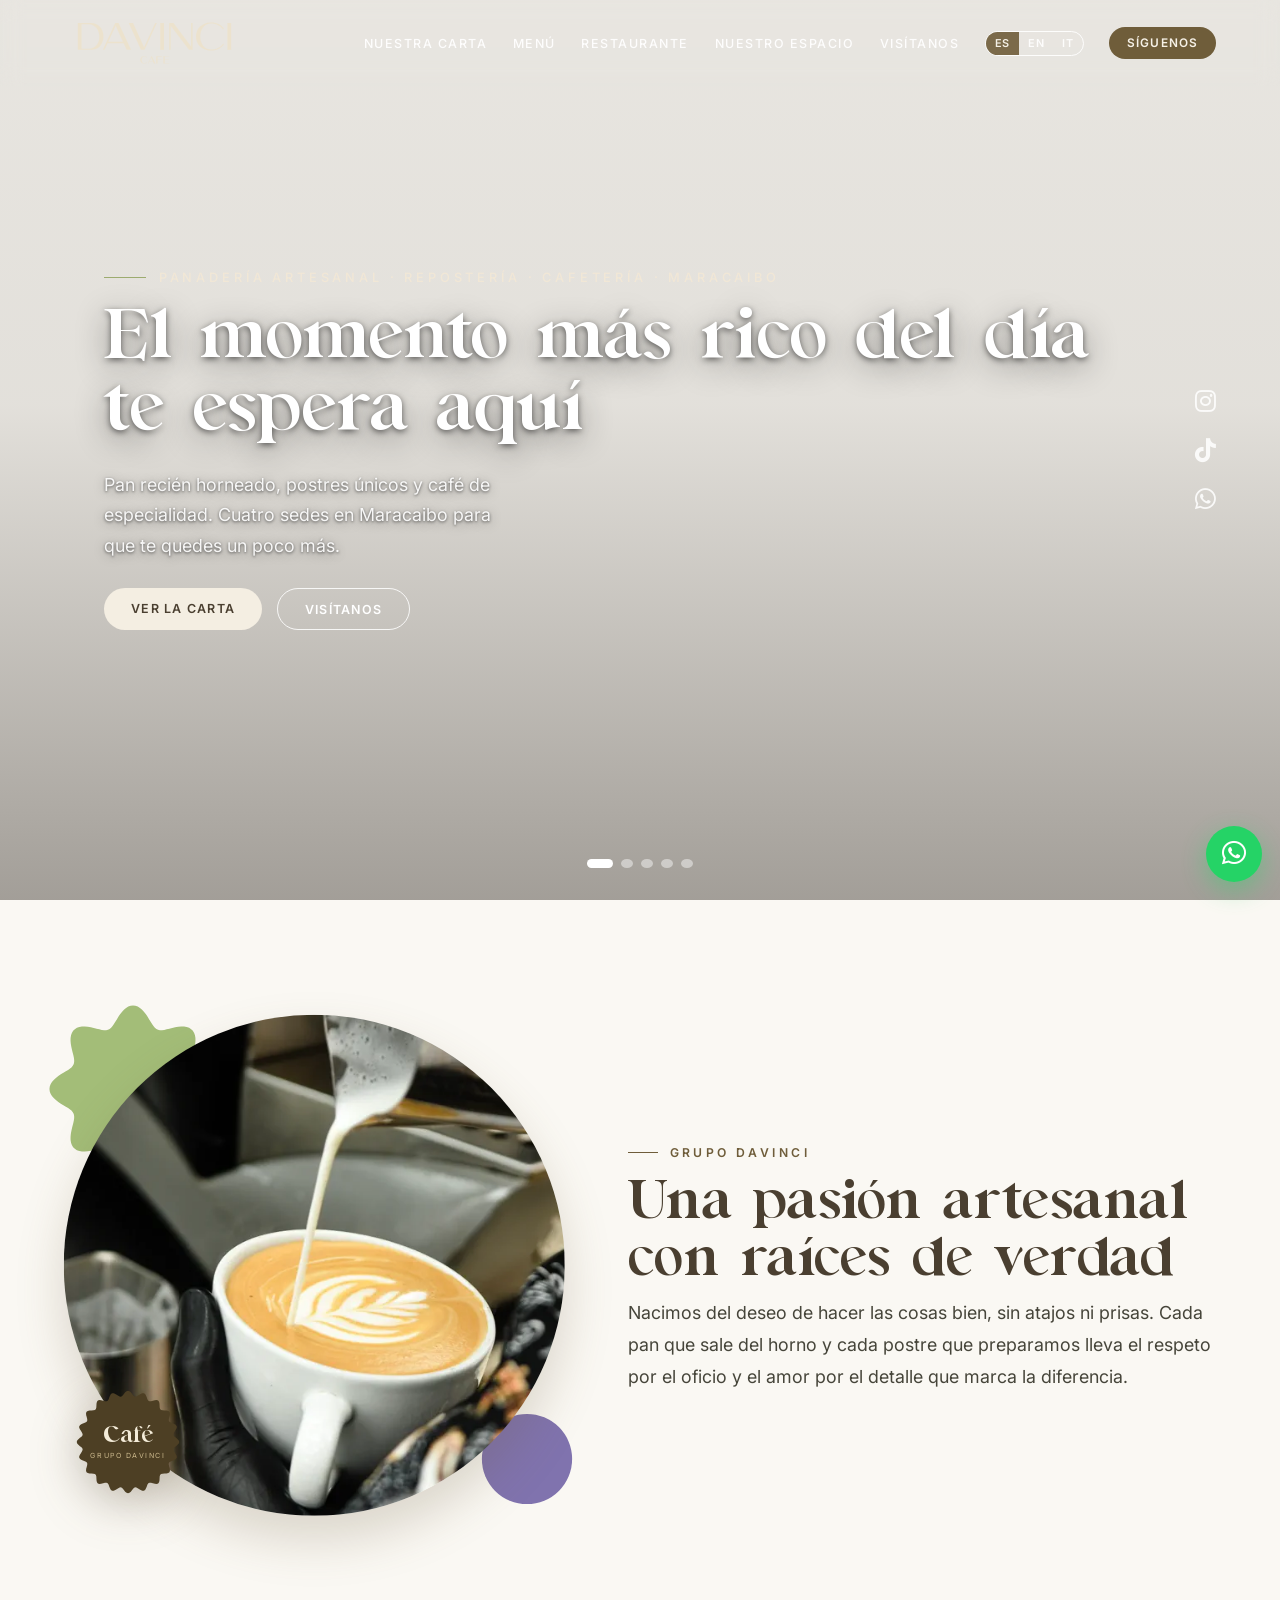
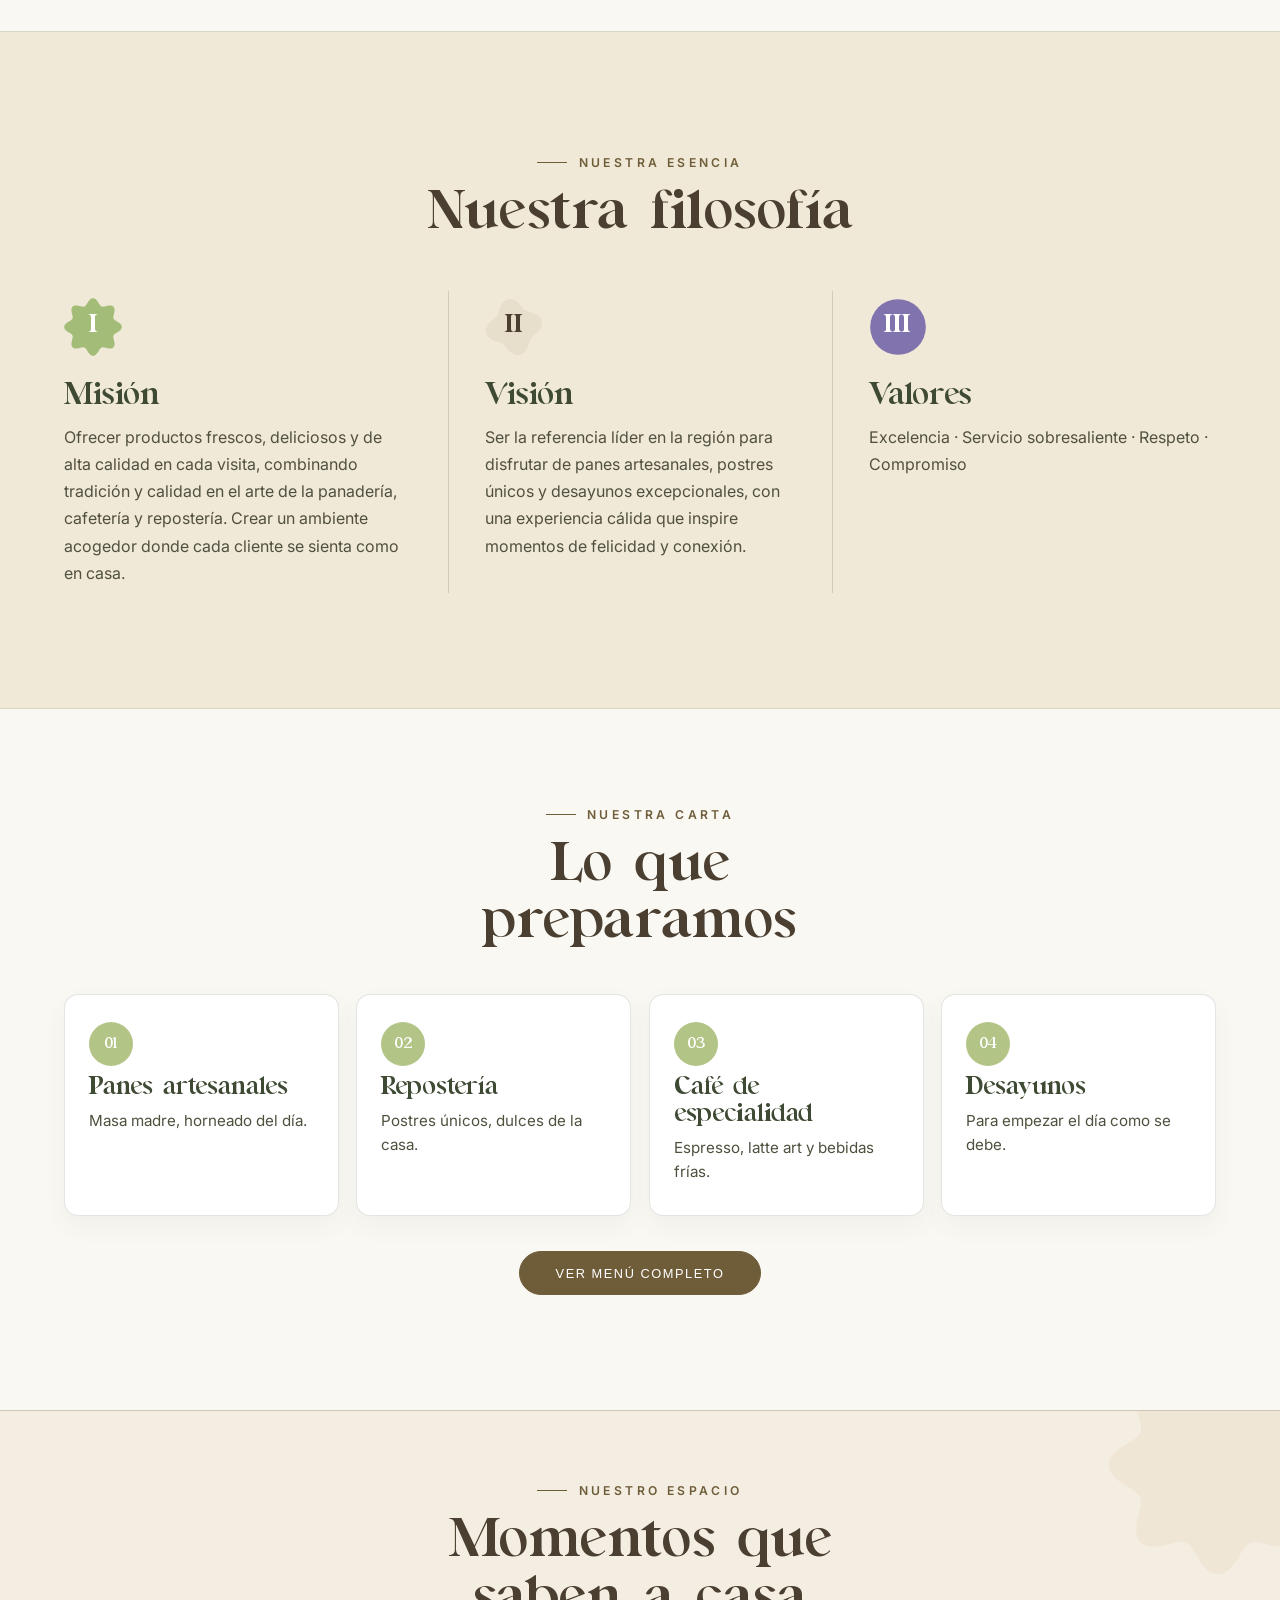
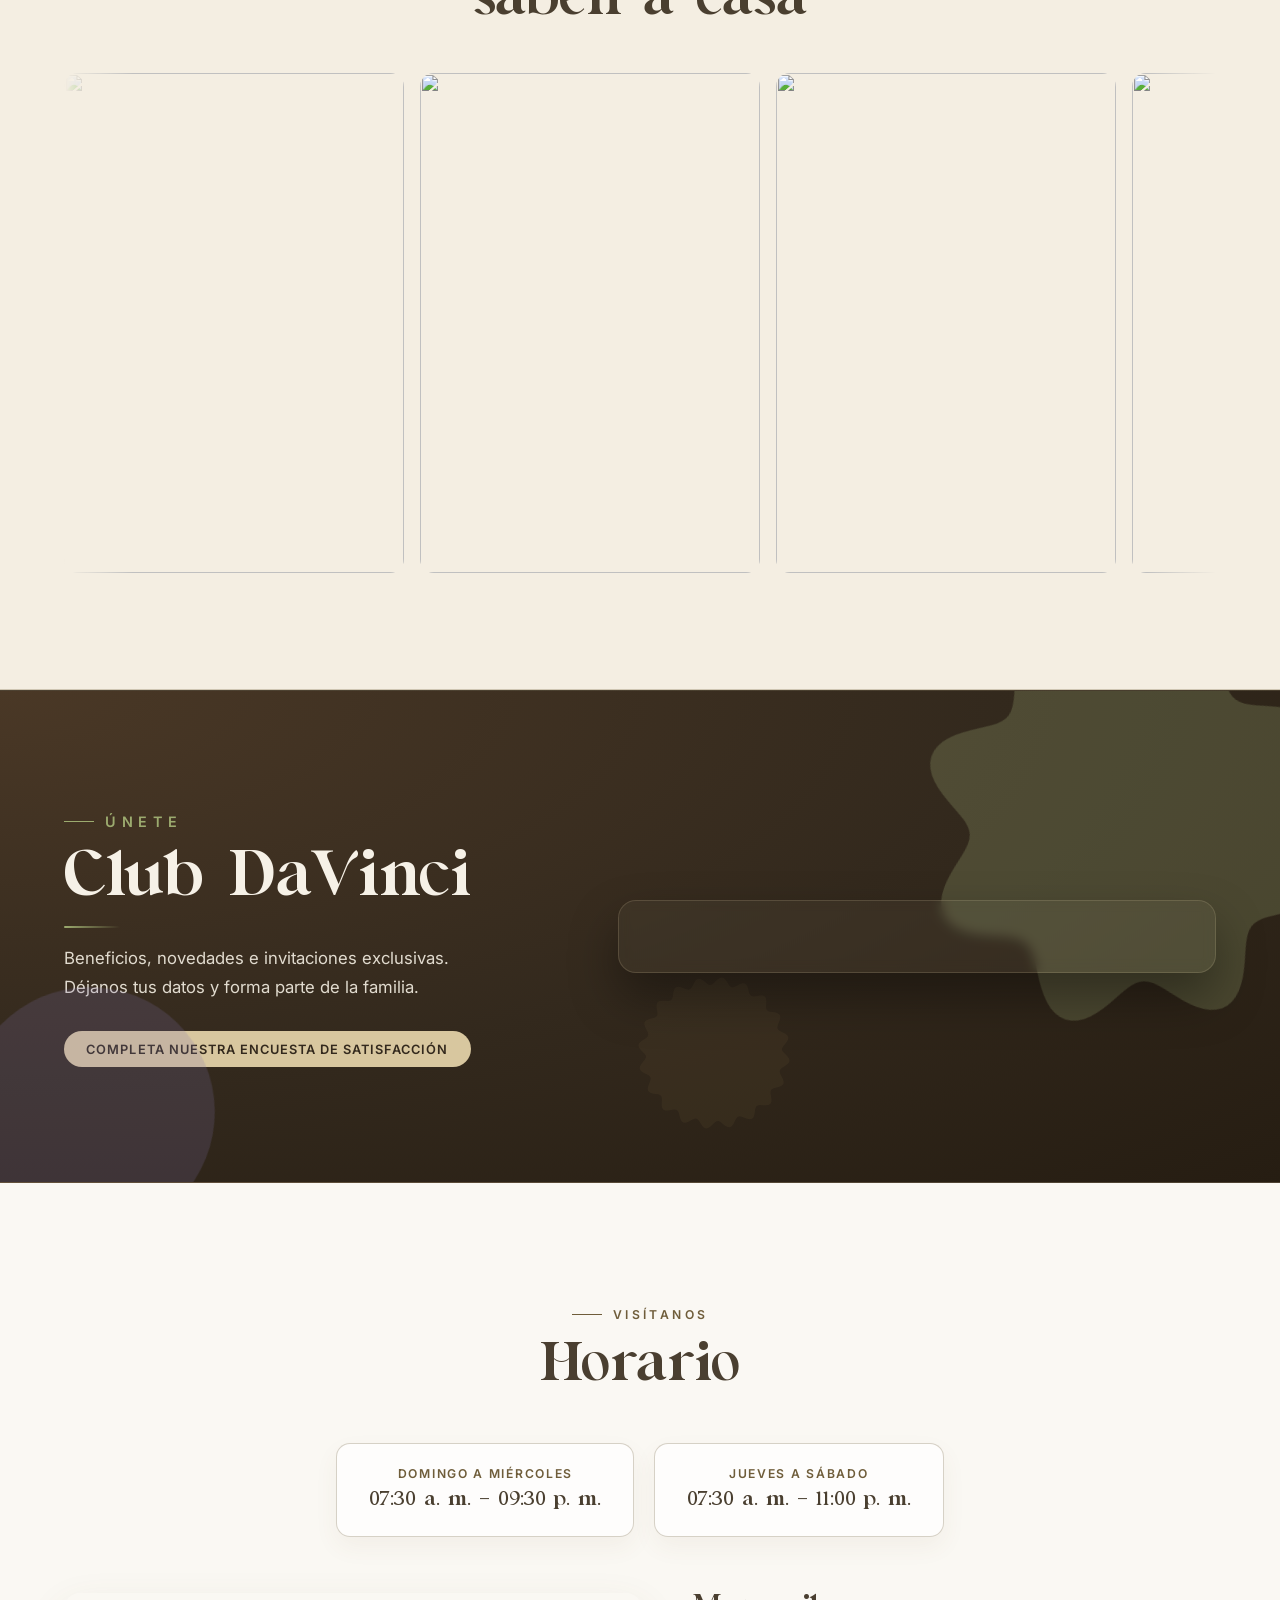
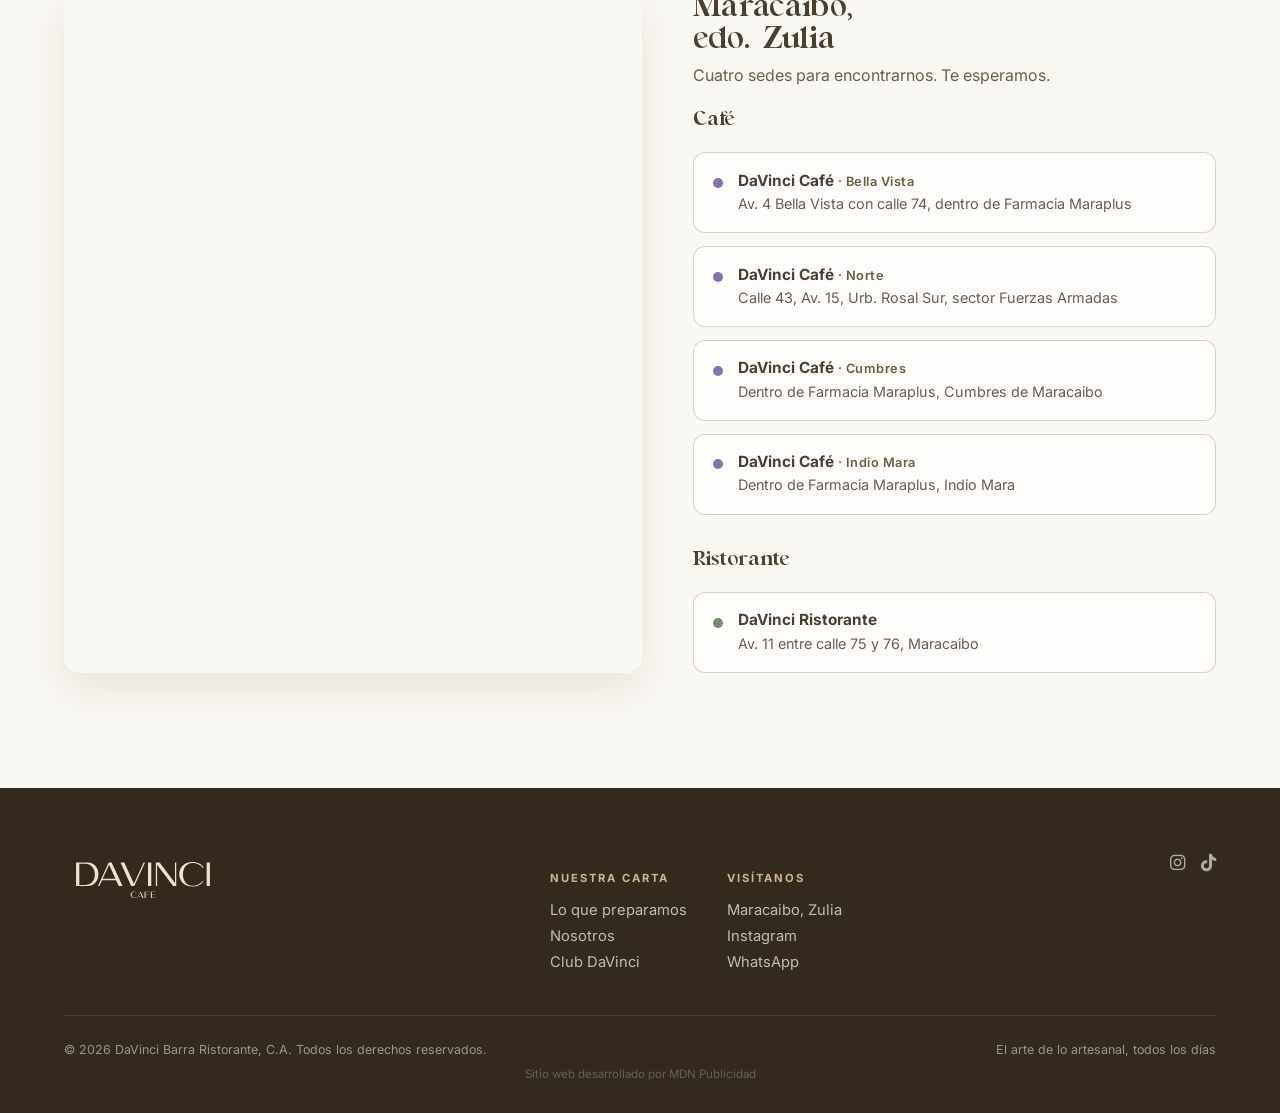
==== cafe.html @ 562bf64b "new version" ====
<!doctype html>
<html lang="es">
  <head>
    <meta charset="utf-8" />
    <meta
      name="viewport"
      content="width=device-width, initial-scale=1, shrink-to-fit=no"
    />
    <meta
      name="description"
      content="DaVinci Café Maracaibo — Panadería artesanal, repostería y café de especialidad. Panes de masa madre, postres únicos y desayunos excepcionales en 4 sedes."
    />
    <meta name="author" content="MDN PUBLICIDAD" />
    <meta name="robots" content="All" />
    <title>DaVinci Café — Panadería artesanal y café de especialidad en Maracaibo</title>
    <link rel="canonical" href="https://davinciristorante.com.ve/cafe.html" />
    <link rel="alternate" hreflang="es" href="https://davinciristorante.com.ve/cafe.html" />
    <link rel="alternate" hreflang="en" href="https://davinciristorante.com.ve/cafe.html" />
    <link rel="alternate" hreflang="it" href="https://davinciristorante.com.ve/cafe.html" />
    <link rel="alternate" hreflang="x-default" href="https://davinciristorante.com.ve/cafe.html" />
    <link rel="alternate" href="https://davinciristorante.com.ve/" title="DaVinci Ristorante" />
    <link rel="icon" type="image/x-icon" href="./img/favicon.ico" />
    <!-- Open Graph -->
    <meta property="og:type" content="restaurant" />
    <meta property="og:url" content="https://davinciristorante.com.ve/cafe.html" />
    <meta property="og:title" content="DaVinci Café — Panadería artesanal y café de especialidad en Maracaibo" />
    <meta property="og:description" content="DaVinci Café Maracaibo — Panadería artesanal, repostería y café de especialidad. Panes de masa madre, postres únicos y desayunos excepcionales en 4 sedes." />
    <meta property="og:image" content="https://davinciristorante.com.ve/img/cafe/hero/DaVinci%20cafe%20hero%201.webp" />
    <meta property="og:image:width" content="1920" />
    <meta property="og:image:height" content="1080" />
    <meta property="og:locale" content="es_VE" />
    <meta property="og:locale:alternate" content="en_US" />
    <meta property="og:site_name" content="DaVinci Café · Grupo DaVinci" />
    <!-- Twitter Card -->
    <meta name="twitter:card" content="summary_large_image" />
    <meta name="twitter:title" content="DaVinci Café — Panadería artesanal y café de especialidad en Maracaibo" />
    <meta name="twitter:description" content="DaVinci Café Maracaibo — Panadería artesanal, repostería y café de especialidad. Panes de masa madre, postres únicos y desayunos excepcionales." />
    <meta name="twitter:image" content="https://davinciristorante.com.ve/img/cafe/hero/DaVinci%20cafe%20hero%201.webp" />

    <!-- Fonts -->
    <link rel="preconnect" href="https://fonts.googleapis.com" />
    <link rel="preconnect" href="https://fonts.gstatic.com" crossorigin />
    <link
      href="https://fonts.googleapis.com/css2?family=Inter:wght@300;400;500;600;700&family=Cinzel:wght@400;500;600;700&family=Cormorant+Garamond:ital,wght@0,400;0,500;0,600;1,400;1,500;1,600&display=swap"
      rel="stylesheet"
    />
    <link
      rel="stylesheet"
      href="https://cdnjs.cloudflare.com/ajax/libs/font-awesome/6.5.2/css/all.min.css"
    />

    <!-- Structured Data -->
    <script type="application/ld+json">
    {
      "@context": "https://schema.org",
      "@graph": [
        {
          "@type": "Organization",
          "@id": "https://davinciristorante.com.ve/#organization",
          "name": "Grupo DaVinci",
          "url": "https://davinciristorante.com.ve/",
          "sameAs": [
            "https://www.instagram.com/davincimcbo/",
            "https://www.instagram.com/davincicafe.ve/",
            "https://es-la.facebook.com/DaVinciRestaurante/",
            "https://www.tiktok.com/@grupodavinci"
          ]
        },
        {
          "@type": "CafeOrCoffeeShop",
          "@id": "https://davinciristorante.com.ve/cafe.html#cafe-bellavista",
          "name": "DaVinci Café Bella Vista",
          "alternateName": "Da Vinci Café Bella Vista",
          "url": "https://davinciristorante.com.ve/cafe.html",
          "image": "https://davinciristorante.com.ve/img/cafe/hero/DaVinci%20cafe%20hero%201.webp",
          "description": "Panadería artesanal, repostería y café de especialidad en Maracaibo. Panes de masa madre, postres únicos y desayunos excepcionales.",
          "telephone": "+584128328065",
          "servesCuisine": ["Panadería artesanal", "Cafetería", "Repostería"],
          "priceRange": "$",
          "address": {
            "@type": "PostalAddress",
            "streetAddress": "Av. 4 Bella Vista con calle 74, Farmacia Maraplus",
            "addressLocality": "Maracaibo",
            "addressRegion": "Zulia",
            "addressCountry": "VE"
          },
          "geo": {
            "@type": "GeoCoordinates",
            "latitude": "10.6550",
            "longitude": "-71.6240"
          },
          "openingHoursSpecification": [
            {
              "@type": "OpeningHoursSpecification",
              "dayOfWeek": ["Sunday", "Monday", "Tuesday", "Wednesday"],
              "opens": "07:30",
              "closes": "21:30"
            },
            {
              "@type": "OpeningHoursSpecification",
              "dayOfWeek": ["Thursday", "Friday", "Saturday"],
              "opens": "07:30",
              "closes": "23:00"
            }
          ],
          "hasMap": "https://www.google.com/maps/search/?api=1&query=Farmacia+Maraplus+Bella+Vista+Maracaibo+Venezuela",
          "parentOrganization": { "@id": "https://davinciristorante.com.ve/#organization" },
          "sameAs": [
            "https://www.instagram.com/davincicafe.ve/",
            "https://www.tiktok.com/@grupodavinci"
          ]
        },
        {
          "@type": "CafeOrCoffeeShop",
          "@id": "https://davinciristorante.com.ve/cafe.html#cafe-norte",
          "name": "DaVinci Café Norte",
          "alternateName": "DaVinci Café Fuerzas Armadas",
          "url": "https://davinciristorante.com.ve/cafe.html",
          "image": "https://davinciristorante.com.ve/img/cafe/hero/DaVinci%20cafe%20hero%201.webp",
          "description": "Panadería artesanal, repostería y café de especialidad en el norte de Maracaibo, sector Fuerzas Armadas.",
          "telephone": "+584122697776",
          "servesCuisine": ["Panadería artesanal", "Cafetería", "Repostería"],
          "priceRange": "$",
          "address": {
            "@type": "PostalAddress",
            "streetAddress": "Calle 43, Av. 15, Urb. Rosal Sur, sector Fuerzas Armadas",
            "addressLocality": "Maracaibo",
            "addressRegion": "Zulia",
            "addressCountry": "VE"
          },
          "geo": {
            "@type": "GeoCoordinates",
            "latitude": "10.6860",
            "longitude": "-71.6100"
          },
          "openingHoursSpecification": [
            {
              "@type": "OpeningHoursSpecification",
              "dayOfWeek": ["Sunday", "Monday", "Tuesday", "Wednesday"],
              "opens": "07:30",
              "closes": "21:30"
            },
            {
              "@type": "OpeningHoursSpecification",
              "dayOfWeek": ["Thursday", "Friday", "Saturday"],
              "opens": "07:30",
              "closes": "23:00"
            }
          ],
          "hasMap": "https://maps.app.goo.gl/J3nRag9HEqZHiGjD9",
          "parentOrganization": { "@id": "https://davinciristorante.com.ve/#organization" }
        },
        {
          "@type": "CafeOrCoffeeShop",
          "@id": "https://davinciristorante.com.ve/cafe.html#cafe-cumbres",
          "name": "DaVinci Café Cumbres",
          "url": "https://davinciristorante.com.ve/cafe.html",
          "image": "https://davinciristorante.com.ve/img/cafe/hero/DaVinci%20cafe%20hero%201.webp",
          "description": "Panadería artesanal y café de especialidad dentro de Farmacia Maraplus en Cumbres de Maracaibo.",
          "telephone": "+584122182768",
          "servesCuisine": ["Panadería artesanal", "Cafetería", "Repostería"],
          "priceRange": "$",
          "address": {
            "@type": "PostalAddress",
            "streetAddress": "Farmacia Maraplus, Cumbres de Maracaibo",
            "addressLocality": "Maracaibo",
            "addressRegion": "Zulia",
            "addressCountry": "VE"
          },
          "geo": {
            "@type": "GeoCoordinates",
            "latitude": "10.6830",
            "longitude": "-71.6380"
          },
          "openingHoursSpecification": [
            {
              "@type": "OpeningHoursSpecification",
              "dayOfWeek": ["Sunday", "Monday", "Tuesday", "Wednesday"],
              "opens": "07:30",
              "closes": "21:30"
            },
            {
              "@type": "OpeningHoursSpecification",
              "dayOfWeek": ["Thursday", "Friday", "Saturday"],
              "opens": "07:30",
              "closes": "23:00"
            }
          ],
          "hasMap": "https://maps.app.goo.gl/ef2HBMzeqhaH4UU29",
          "parentOrganization": { "@id": "https://davinciristorante.com.ve/#organization" }
        },
        {
          "@type": "CafeOrCoffeeShop",
          "@id": "https://davinciristorante.com.ve/cafe.html#cafe-indiomara",
          "name": "DaVinci Café Indio Mara",
          "url": "https://davinciristorante.com.ve/cafe.html",
          "image": "https://davinciristorante.com.ve/img/cafe/hero/DaVinci%20cafe%20hero%201.webp",
          "description": "Panadería artesanal y café de especialidad dentro de Farmacia Maraplus en Indio Mara, Maracaibo.",
          "telephone": "+5842022257",
          "servesCuisine": ["Panadería artesanal", "Cafetería", "Repostería"],
          "priceRange": "$",
          "address": {
            "@type": "PostalAddress",
            "streetAddress": "Farmacia Maraplus, Indio Mara",
            "addressLocality": "Maracaibo",
            "addressRegion": "Zulia",
            "addressCountry": "VE"
          },
          "geo": {
            "@type": "GeoCoordinates",
            "latitude": "10.7180",
            "longitude": "-71.6330"
          },
          "openingHoursSpecification": [
            {
              "@type": "OpeningHoursSpecification",
              "dayOfWeek": ["Sunday", "Monday", "Tuesday", "Wednesday"],
              "opens": "07:30",
              "closes": "21:30"
            },
            {
              "@type": "OpeningHoursSpecification",
              "dayOfWeek": ["Thursday", "Friday", "Saturday"],
              "opens": "07:30",
              "closes": "23:00"
            }
          ],
          "hasMap": "https://maps.app.goo.gl/N6JBmWDNcqHzPVQZ9",
          "parentOrganization": { "@id": "https://davinciristorante.com.ve/#organization" }
        },
        {
          "@type": "FAQPage",
          "mainEntity": [
            {
              "@type": "Question",
              "name": "¿Dónde están las sedes de DaVinci Café en Maracaibo?",
              "acceptedAnswer": {
                "@type": "Answer",
                "text": "DaVinci Café tiene cuatro sedes en Maracaibo: Bella Vista (Av. 4 con calle 74, Farmacia Maraplus), Norte (Calle 43, Av. 15, Urb. Rosal Sur, sector Fuerzas Armadas), Cumbres (Farmacia Maraplus, Cumbres de Maracaibo) e Indio Mara (Farmacia Maraplus, Indio Mara)."
              }
            },
            {
              "@type": "Question",
              "name": "¿Cuál es el horario de DaVinci Café?",
              "acceptedAnswer": {
                "@type": "Answer",
                "text": "DaVinci Café abre de domingo a miércoles de 7:30 a.m. a 9:30 p.m. y de jueves a sábado de 7:30 a.m. a 11:00 p.m."
              }
            },
            {
              "@type": "Question",
              "name": "¿Qué venden en DaVinci Café?",
              "acceptedAnswer": {
                "@type": "Answer",
                "text": "En DaVinci Café ofrecemos panes artesanales de masa madre horneados diariamente, repostería y postres únicos, café de especialidad (espresso, latte art y bebidas frías) y desayunos completos en cuatro sedes de Maracaibo."
              }
            },
            {
              "@type": "Question",
              "name": "¿DaVinci Café tiene pan de masa madre en Maracaibo?",
              "acceptedAnswer": {
                "@type": "Answer",
                "text": "Sí, DaVinci Café elabora panes artesanales de masa madre horneados cada día en sus cuatro sedes ubicadas en Maracaibo, estado Zulia."
              }
            }
          ]
        },
        {
          "@type": "BreadcrumbList",
          "itemListElement": [
            {
              "@type": "ListItem",
              "position": 1,
              "name": "Grupo DaVinci",
              "item": "https://davinciristorante.com.ve/"
            },
            {
              "@type": "ListItem",
              "position": 2,
              "name": "DaVinci Café",
              "item": "https://davinciristorante.com.ve/cafe.html"
            }
          ]
        }
      ]
    }
    </script>

    <!-- Styles -->
    <link rel="stylesheet" href="./css/cafe.css" />
    <link rel="stylesheet" href="./css/components/cafe.css" />
    <link rel="stylesheet" href="./css/components/menu-modal.css" />
  </head>

  <body>
    <div class="dv-app dv-app--cafe">
      <!-- ===== NAV ===== -->
      <nav class="dv-nav dv-nav--cafe" data-scrolled="false">
        <a class="dv-nav__brand" href="#inicio">
          <span
            class="dv-cafe-logo"
            role="img"
            aria-label="DaVinci Café"
          ></span>
        </a>
        <div class="dv-nav__links">
          <a class="dv-nav__link" href="#carta" data-i18n="cafe.menu.kicker"
            >Nuestra carta</a
          >
          <a class="dv-nav__link" href="#menu" data-cafe-menu-open>Menú</a>
          <a
            class="dv-nav__link dv-nav__link--rist"
            href="index.html"
            data-i18n="nav.restaurante"
            >Restaurante</a
          >
          <a
            class="dv-nav__link"
            href="#espacio"
            data-i18n="cafe.gallery.kicker"
            >Nuestro espacio</a
          >
          <a class="dv-nav__link" href="#visita" data-i18n="cafe.h.kicker"
            >Visítanos</a
          >
          <div class="dv-lang" role="group" aria-label="Idioma">
            <button class="is-active" data-lang="es">ES</button>
            <button data-lang="en">EN</button>
            <button data-lang="it">IT</button>
          </div>
          <a
            class="dv-nav__cta"
            href="https://www.instagram.com/davincicafe.ve/"
            target="_blank"
            rel="noopener"
            data-i18n="cafe.cta2"
            >Síguenos</a
          >
        </div>
        <button class="dv-burger" aria-label="Abrir menú">
          <span></span><span></span><span></span>
        </button>
      </nav>

      <!-- ===== MOBILE DRAWER ===== -->
      <div class="dv-mobile" data-open="false">
        <button class="dv-mobile__close" aria-label="Cerrar">×</button>
        <a href="#carta" data-i18n="cafe.menu.kicker">Nuestra carta</a>
        <a href="#menu" data-cafe-menu-open>Menú</a>
        <a href="index.html" data-i18n="nav.restaurante">Restaurante</a>
        <a href="#espacio" data-i18n="cafe.gallery.kicker">Nuestro espacio</a>
        <a href="#visita" data-i18n="cafe.h.kicker">Visítanos</a>
        <div
          class="dv-lang"
          role="group"
          aria-label="Idioma"
          style="align-self: flex-start; margin-top: 1rem"
        >
          <button class="is-active" data-lang="es">ES</button>
          <button data-lang="en">EN</button>
          <button data-lang="it">IT</button>
        </div>
      </div>

      <!-- ===== HERO ===== -->
      <header class="dv-chero" id="inicio">
        <div class="dv-hero__slides">
          <div
            class="dv-hero__slide is-active"
            style="
              background-image: url(&quot;./img/cafe/hero/DaVinci cafe hero 2.webp&quot;);
            "
          ></div>
          <div
            class="dv-hero__slide"
            style="
              background-image: url(&quot;./img/cafe/hero/DaVinci cafe hero 1.webp&quot;);
            "
          ></div>
          <div
            class="dv-hero__slide"
            style="
              background-image: url(&quot;./img/cafe/hero/DaVinci cafe hero 3.webp&quot;);
            "
          ></div>
          <div
            class="dv-hero__slide"
            style="
              background-image: url(&quot;./img/cafe/hero/Davinci cafe hero 5.webp&quot;);
            "
          ></div>
          <div
            class="dv-hero__slide"
            style="
              background-image: url(&quot;./img/cafe/hero/DaVinci cafe hero 4.webp&quot;);
            "
          ></div>
        </div>
        <div class="dv-chero__inner">
          <span class="dv-chero__kicker" data-i18n="cafe.hero.kicker"
            >Panadería artesanal · Repostería · Cafetería · Maracaibo</span
          >
          <h1 class="dv-chero__title" data-i18n="cafe.hero.title">
            El momento más rico del día te espera aquí
          </h1>
          <p class="dv-chero__sub" data-i18n="cafe.hero.sub">
            Pan recién horneado, postres únicos y café de especialidad. Tres
            sedes en Maracaibo para que te quedes un poco más.
          </p>
          <div class="dv-chero__actions">
            <a class="btn btn--cafe" href="#carta" data-i18n="cafe.hero.cta1"
              >Ver la carta</a
            >
            <a
              class="btn btn--cafe-ghost"
              href="#visita"
              data-i18n="cafe.hero.cta2"
              >Visítanos</a
            >
          </div>
        </div>
        <div class="dv-csocial">
          <a
            href="https://www.instagram.com/davincicafe.ve/"
            target="_blank"
            rel="noopener"
            aria-label="Instagram"
            ><i class="fa-brands fa-instagram"></i
          ></a>
          <a
            href="https://www.tiktok.com/@grupodavinci"
            target="_blank"
            rel="noopener"
            aria-label="TikTok"
            ><i class="fa-brands fa-tiktok"></i
          ></a>
          <a
            href="https://api.whatsapp.com/send/?phone=584122994586"
            target="_blank"
            rel="noopener"
            aria-label="WhatsApp"
            ><i class="fa-brands fa-whatsapp"></i
          ></a>
        </div>
        <div class="dv-hero__dots">
          <button class="is-active" aria-label="Slide 1"></button>
          <button aria-label="Slide 2"></button>
          <button aria-label="Slide 3"></button>
          <button aria-label="Slide 4"></button>
          <button aria-label="Slide 5"></button>
        </div>
      </header>

      <!-- ===== ESENCIA / ABOUT ===== -->
      <section class="sec dv-cabout" id="esencia">
        <div class="wrap dv-cabout__grid">
          <!-- Left: brand stamp cluster -->
          <div class="dv-cabout__media reveal">
            <div class="dv-cabout__art">
              <!-- scallop · top-left · verde -->
              <span
                class="dv-shape dv-cabout__s dv-cabout__s--scallop"
                style="width: 168px; height: 168px"
                aria-hidden="true"
              >
                <svg viewBox="0 0 100 100" width="100%" height="100%">
                  <path
                    d="M99.72 50.00L99.55 51.42L99.05 52.80L98.25 54.14L97.18 55.41L95.90 56.60L94.47 57.70L92.96 58.71L91.44 59.64L89.97 60.51L88.62 61.34L87.45 62.17L86.48 63.02L85.75 63.92L85.27 64.90L85.03 66.00L85.02 67.22L85.19 68.57L85.50 70.05L85.90 71.65L86.33 73.35L86.72 75.11L87.03 76.90L87.18 78.67L87.15 80.38L86.89 81.97L86.39 83.39L85.63 84.63L84.63 85.63L83.39 86.39L81.97 86.89L80.38 87.15L78.67 87.18L76.90 87.03L75.11 86.72L73.35 86.33L71.65 85.90L70.05 85.50L68.57 85.19L67.22 85.02L66.00 85.03L64.90 85.27L63.92 85.75L63.02 86.48L62.17 87.45L61.34 88.62L60.51 89.97L59.64 91.44L58.71 92.96L57.70 94.47L56.60 95.90L55.41 97.18L54.14 98.25L52.80 99.05L51.42 99.55L50.00 99.72L48.58 99.55L47.20 99.05L45.86 98.25L44.59 97.18L43.40 95.90L42.30 94.47L41.29 92.96L40.36 91.44L39.49 89.97L38.66 88.62L37.83 87.45L36.98 86.48L36.08 85.75L35.10 85.27L34.00 85.03L32.78 85.02L31.43 85.19L29.95 85.50L28.35 85.90L26.65 86.33L24.89 86.72L23.10 87.03L21.33 87.18L19.62 87.15L18.03 86.89L16.61 86.39L15.37 85.63L14.37 84.63L13.61 83.39L13.11 81.97L12.85 80.38L12.82 78.67L12.97 76.90L13.28 75.11L13.67 73.35L14.10 71.65L14.50 70.05L14.81 68.57L14.98 67.22L14.97 66.00L14.73 64.90L14.25 63.92L13.52 63.02L12.55 62.17L11.38 61.34L10.03 60.51L8.56 59.64L7.04 58.71L5.53 57.70L4.10 56.60L2.82 55.41L1.75 54.14L0.95 52.80L0.45 51.42L0.28 50.00L0.45 48.58L0.95 47.20L1.75 45.86L2.82 44.59L4.10 43.40L5.53 42.30L7.04 41.29L8.56 40.36L10.03 39.49L11.38 38.66L12.55 37.83L13.52 36.98L14.25 36.08L14.73 35.10L14.97 34.00L14.98 32.78L14.81 31.43L14.50 29.95L14.10 28.35L13.67 26.65L13.28 24.89L12.97 23.10L12.82 21.33L12.85 19.62L13.11 18.03L13.61 16.61L14.37 15.37L15.37 14.37L16.61 13.61L18.03 13.11L19.62 12.85L21.33 12.82L23.10 12.97L24.89 13.28L26.65 13.67L28.35 14.10L29.95 14.50L31.43 14.81L32.78 14.98L34.00 14.97L35.10 14.73L36.08 14.25L36.98 13.52L37.83 12.55L38.66 11.38L39.49 10.03L40.36 8.56L41.29 7.04L42.30 5.53L43.40 4.10L44.59 2.82L45.86 1.75L47.20 0.95L48.58 0.45L50.00 0.28L51.42 0.45L52.80 0.95L54.14 1.75L55.41 2.82L56.60 4.10L57.70 5.53L58.71 7.04L59.64 8.56L60.51 10.03L61.34 11.38L62.17 12.55L63.02 13.52L63.92 14.25L64.90 14.73L66.00 14.97L67.22 14.98L68.57 14.81L70.05 14.50L71.65 14.10L73.35 13.67L75.11 13.28L76.90 12.97L78.67 12.82L80.38 12.85L81.97 13.11L83.39 13.61L84.63 14.37L85.63 15.37L86.39 16.61L86.89 18.03L87.15 19.62L87.18 21.33L87.03 23.10L86.72 24.89L86.33 26.65L85.90 28.35L85.50 29.95L85.19 31.43L85.02 32.78L85.03 34.00L85.27 35.10L85.75 36.08L86.48 36.98L87.45 37.83L88.62 38.66L89.97 39.49L91.44 40.36L92.96 41.29L94.47 42.30L95.90 43.40L97.18 44.59L98.25 45.86L99.05 47.20L99.55 48.58L99.72 50.00Z"
                    fill="#a3bd78"
                  />
                </svg>
              </span>

              <!-- circle · bottom-right · lila -->
              <span
                class="dv-shape dv-cabout__s dv-cabout__s--circle"
                style="width: 94px; height: 94px"
                aria-hidden="true"
              >
                <svg viewBox="0 0 100 100" width="100%" height="100%">
                  <circle cx="50" cy="50" r="48" fill="#8073AE" />
                </svg>
              </span>

              <!-- foto central -->
              <div class="dv-cabout__photo">
                <img
                  src="./img/cafe/Seccion Cafe.webp"
                  alt="DaVinci Café"
                  loading="lazy"
                />
              </div>

              <!-- cog · bottom-left · dark seal -->
              <span
                class="dv-shape dv-cabout__s dv-cabout__s--seal"
                style="width: 108px; height: 108px"
                aria-hidden="true"
              >
                <svg viewBox="0 0 100 100" width="100%" height="100%">
                  <path
                    d="M97.47 50.00L97.06 51.34L95.95 52.63L94.48 53.82L93.10 54.94L92.19 56.07L92.00 57.27L92.52 58.61L93.49 60.11L94.52 61.70L95.17 63.26L95.15 64.67L94.34 65.82L92.89 66.70L91.13 67.38L89.46 68.02L88.25 68.81L87.70 69.89L87.77 71.33L88.23 73.06L88.72 74.88L88.86 76.58L88.41 77.91L87.28 78.75L85.63 79.14L83.74 79.24L81.96 79.33L80.57 79.71L79.71 80.57L79.33 81.96L79.24 83.74L79.14 85.63L78.75 87.28L77.91 88.41L76.58 88.86L74.88 88.72L73.06 88.23L71.33 87.77L69.89 87.70L68.81 88.25L68.02 89.46L67.38 91.13L66.70 92.89L65.82 94.34L64.67 95.15L63.26 95.17L61.70 94.52L60.11 93.49L58.61 92.52L57.27 92.00L56.07 92.19L54.94 93.10L53.82 94.48L52.63 95.95L51.34 97.06L50.00 97.47L48.66 97.06L47.37 95.95L46.18 94.48L45.06 93.10L43.93 92.19L42.73 92.00L41.39 92.52L39.89 93.49L38.30 94.52L36.74 95.17L35.33 95.15L34.18 94.34L33.30 92.89L32.62 91.13L31.98 89.46L31.19 88.25L30.11 87.70L28.67 87.77L26.94 88.23L25.12 88.72L23.42 88.86L22.09 88.41L21.25 87.28L20.86 85.63L20.76 83.74L20.67 81.96L20.29 80.57L19.43 79.71L18.04 79.33L16.26 79.24L14.37 79.14L12.72 78.75L11.59 77.91L11.14 76.58L11.28 74.88L11.77 73.06L12.23 71.33L12.30 69.89L11.75 68.81L10.54 68.02L8.87 67.38L7.11 66.70L5.66 65.82L4.85 64.67L4.83 63.26L5.48 61.70L6.51 60.11L7.48 58.61L8.00 57.27L7.81 56.07L6.90 54.94L5.52 53.82L4.05 52.63L2.94 51.34L2.53 50.00L2.94 48.66L4.05 47.37L5.52 46.18L6.90 45.06L7.81 43.93L8.00 42.73L7.48 41.39L6.51 39.89L5.48 38.30L4.83 36.74L4.85 35.33L5.66 34.18L7.11 33.30L8.87 32.62L10.54 31.98L11.75 31.19L12.30 30.11L12.23 28.67L11.77 26.94L11.28 25.12L11.14 23.42L11.59 22.09L12.72 21.25L14.37 20.86L16.26 20.76L18.04 20.67L19.43 20.29L20.29 19.43L20.67 18.04L20.76 16.26L20.86 14.37L21.25 12.72L22.09 11.59L23.42 11.14L25.12 11.28L26.94 11.77L28.67 12.23L30.11 12.30L31.19 11.75L31.98 10.54L32.62 8.87L33.30 7.11L34.18 5.66L35.33 4.85L36.74 4.83L38.30 5.48L39.89 6.51L41.39 7.48L42.73 8.00L43.93 7.81L45.06 6.90L46.18 5.52L47.37 4.05L48.66 2.94L50.00 2.53L51.34 2.94L52.63 4.05L53.82 5.52L54.94 6.90L56.07 7.81L57.27 8.00L58.61 7.48L60.11 6.51L61.70 5.48L63.26 4.83L64.67 4.85L65.82 5.66L66.70 7.11L67.38 8.87L68.02 10.54L68.81 11.75L69.89 12.30L71.33 12.23L73.06 11.77L74.88 11.28L76.58 11.14L77.91 11.59L78.75 12.72L79.14 14.37L79.24 16.26L79.33 18.04L79.71 19.43L80.57 20.29L81.96 20.67L83.74 20.76L85.63 20.86L87.28 21.25L88.41 22.09L88.86 23.42L88.72 25.12L88.23 26.94L87.77 28.67L87.70 30.11L88.25 31.19L89.46 31.98L91.13 32.62L92.89 33.30L94.34 34.18L95.15 35.33L95.17 36.74L94.52 38.30L93.49 39.89L92.52 41.39L92.00 42.73L92.19 43.93L93.10 45.06L94.48 46.18L95.95 47.37L97.06 48.66L97.47 50.00Z"
                    fill="#4d3f24"
                  />
                </svg>
                <span class="dv-shape__in">
                  <span class="dv-cabout__sealtxt"
                    >Café<small>Grupo DaVinci</small></span
                  >
                </span>
              </span>
            </div>
          </div>

          <!-- Right: editorial text -->
          <div class="reveal">
            <span class="kicker" data-i18n="cafe.kicker">Grupo DaVinci</span>
            <h2 class="h-display" data-i18n="cafe.about.tagline">
              Una pasión artesanal con raíces de verdad
            </h2>
            <p class="dv-lead" data-i18n="cafe.about.body">
              Nacimos del deseo de hacer las cosas bien, sin atajos ni prisas.
              Cada pan que sale del horno y cada postre que preparamos lleva el
              respeto por el oficio y el amor por el detalle que marca la
              diferencia.
            </p>
          </div>
        </div>
      </section>

      <!-- ===== FILOSOFÍA ===== -->
      <div class="dv-cafe__phil">
        <div class="sec">
          <div class="dv-cafe__phil-head reveal">
            <span class="kicker" data-i18n="cafe.phil.kicker"
              >Nuestra esencia</span
            >
            <h2 class="h-display" data-i18n="cafe.phil.title">
              Nuestra filosofía
            </h2>
          </div>
          <div class="dv-cafe__phil-grid">
            <!-- I · scallop · verde -->
            <div class="dv-cafe__phil-col reveal">
              <span
                class="dv-shape dv-phil-stamp"
                style="width: 58px; height: 58px"
                aria-hidden="true"
              >
                <svg viewBox="0 0 100 100" width="100%" height="100%">
                  <path
                    d="M99.72 50.00L99.55 51.42L99.05 52.80L98.25 54.14L97.18 55.41L95.90 56.60L94.47 57.70L92.96 58.71L91.44 59.64L89.97 60.51L88.62 61.34L87.45 62.17L86.48 63.02L85.75 63.92L85.27 64.90L85.03 66.00L85.02 67.22L85.19 68.57L85.50 70.05L85.90 71.65L86.33 73.35L86.72 75.11L87.03 76.90L87.18 78.67L87.15 80.38L86.89 81.97L86.39 83.39L85.63 84.63L84.63 85.63L83.39 86.39L81.97 86.89L80.38 87.15L78.67 87.18L76.90 87.03L75.11 86.72L73.35 86.33L71.65 85.90L70.05 85.50L68.57 85.19L67.22 85.02L66.00 85.03L64.90 85.27L63.92 85.75L63.02 86.48L62.17 87.45L61.34 88.62L60.51 89.97L59.64 91.44L58.71 92.96L57.70 94.47L56.60 95.90L55.41 97.18L54.14 98.25L52.80 99.05L51.42 99.55L50.00 99.72L48.58 99.55L47.20 99.05L45.86 98.25L44.59 97.18L43.40 95.90L42.30 94.47L41.29 92.96L40.36 91.44L39.49 89.97L38.66 88.62L37.83 87.45L36.98 86.48L36.08 85.75L35.10 85.27L34.00 85.03L32.78 85.02L31.43 85.19L29.95 85.50L28.35 85.90L26.65 86.33L24.89 86.72L23.10 87.03L21.33 87.18L19.62 87.15L18.03 86.89L16.61 86.39L15.37 85.63L14.37 84.63L13.61 83.39L13.11 81.97L12.85 80.38L12.82 78.67L12.97 76.90L13.28 75.11L13.67 73.35L14.10 71.65L14.50 70.05L14.81 68.57L14.98 67.22L14.97 66.00L14.73 64.90L14.25 63.92L13.52 63.02L12.55 62.17L11.38 61.34L10.03 60.51L8.56 59.64L7.04 58.71L5.53 57.70L4.10 56.60L2.82 55.41L1.75 54.14L0.95 52.80L0.45 51.42L0.28 50.00L0.45 48.58L0.95 47.20L1.75 45.86L2.82 44.59L4.10 43.40L5.53 42.30L7.04 41.29L8.56 40.36L10.03 39.49L11.38 38.66L12.55 37.83L13.52 36.98L14.25 36.08L14.73 35.10L14.97 34.00L14.98 32.78L14.81 31.43L14.50 29.95L14.10 28.35L13.67 26.65L13.28 24.89L12.97 23.10L12.82 21.33L12.85 19.62L13.11 18.03L13.61 16.61L14.37 15.37L15.37 14.37L16.61 13.61L18.03 13.11L19.62 12.85L21.33 12.82L23.10 12.97L24.89 13.28L26.65 13.67L28.35 14.10L29.95 14.50L31.43 14.81L32.78 14.98L34.00 14.97L35.10 14.73L36.08 14.25L36.98 13.52L37.83 12.55L38.66 11.38L39.49 10.03L40.36 8.56L41.29 7.04L42.30 5.53L43.40 4.10L44.59 2.82L45.86 1.75L47.20 0.95L48.58 0.45L50.00 0.28L51.42 0.45L52.80 0.95L54.14 1.75L55.41 2.82L56.60 4.10L57.70 5.53L58.71 7.04L59.64 8.56L60.51 10.03L61.34 11.38L62.17 12.55L63.02 13.52L63.92 14.25L64.90 14.73L66.00 14.97L67.22 14.98L68.57 14.81L70.05 14.50L71.65 14.10L73.35 13.67L75.11 13.28L76.90 12.97L78.67 12.82L80.38 12.85L81.97 13.11L83.39 13.61L84.63 14.37L85.63 15.37L86.39 16.61L86.89 18.03L87.15 19.62L87.18 21.33L87.03 23.10L86.72 24.89L86.33 26.65L85.90 28.35L85.50 29.95L85.19 31.43L85.02 32.78L85.03 34.00L85.27 35.10L85.75 36.08L86.48 36.98L87.45 37.83L88.62 38.66L89.97 39.49L91.44 40.36L92.96 41.29L94.47 42.30L95.90 43.40L97.18 44.59L98.25 45.86L99.05 47.20L99.55 48.58L99.72 50.00Z"
                    fill="#a3bd78"
                  />
                </svg>
                <span class="dv-shape__in"><span class="rn">I</span></span>
              </span>
              <h3 data-i18n="cafe.mision.heading">Misión</h3>
              <p data-i18n="cafe.mision.body">
                Ofrecer productos frescos, deliciosos y de alta calidad en cada
                visita, combinando tradición y calidad en el arte de la
                panadería, cafetería y repostería. Crear un ambiente acogedor
                donde cada cliente se sienta como en casa.
              </p>
            </div>

            <!-- II · quatre · cream -->
            <div class="dv-cafe__phil-col reveal">
              <span
                class="dv-shape dv-phil-stamp dv-phil-stamp--cream"
                style="width: 58px; height: 58px"
                aria-hidden="true"
              >
                <svg viewBox="0 0 100 100" width="100%" height="100%">
                  <path
                    d="M96.90 50.00L96.29 51.32L95.59 52.61L94.80 53.85L93.95 55.04L93.03 56.19L92.07 57.28L91.07 58.32L90.04 59.31L89.01 60.25L87.98 61.15L86.95 62.01L85.95 62.83L84.98 63.62L84.05 64.39L83.16 65.14L82.32 65.89L81.54 66.64L80.81 67.40L80.13 68.17L79.52 68.97L78.95 69.80L78.44 70.66L77.97 71.57L77.54 72.52L77.14 73.52L76.77 74.57L76.41 75.67L76.06 76.81L75.70 78.00L75.33 79.23L74.94 80.50L74.51 81.79L74.05 83.10L73.54 84.42L72.97 85.75L72.35 87.06L71.66 88.35L70.90 89.61L70.07 90.83L69.17 91.98L68.20 93.07L67.16 94.08L66.06 95.00L64.89 95.82L63.66 96.53L62.39 97.13L61.07 97.60L59.72 97.95L58.34 98.18L56.94 98.28L55.54 98.24L54.13 98.08L52.73 97.80L51.35 97.41L50.00 96.90L48.68 96.29L47.39 95.59L46.15 94.80L44.96 93.95L43.81 93.03L42.72 92.07L41.68 91.07L40.69 90.04L39.75 89.01L38.85 87.98L37.99 86.95L37.17 85.95L36.38 84.98L35.61 84.05L34.86 83.16L34.11 82.32L33.36 81.54L32.60 80.81L31.83 80.13L31.03 79.52L30.20 78.95L29.34 78.44L28.43 77.97L27.48 77.54L26.48 77.14L25.43 76.77L24.33 76.41L23.19 76.06L22.00 75.70L20.77 75.33L19.50 74.94L18.21 74.51L16.90 74.05L15.58 73.54L14.25 72.97L12.94 72.35L11.65 71.66L10.39 70.90L9.17 70.07L8.02 69.17L6.93 68.20L5.92 67.16L5.00 66.06L4.18 64.89L3.47 63.66L2.87 62.39L2.40 61.07L2.05 59.72L1.82 58.34L1.72 56.94L1.76 55.54L1.92 54.13L2.20 52.73L2.59 51.35L3.10 50.00L3.71 48.68L4.41 47.39L5.20 46.15L6.05 44.96L6.97 43.81L7.93 42.72L8.93 41.68L9.96 40.69L10.99 39.75L12.02 38.85L13.05 37.99L14.05 37.17L15.02 36.38L15.95 35.61L16.84 34.86L17.68 34.11L18.46 33.36L19.19 32.60L19.87 31.83L20.48 31.03L21.05 30.20L21.56 29.34L22.03 28.43L22.46 27.48L22.86 26.48L23.23 25.43L23.59 24.33L23.94 23.19L24.30 22.00L24.67 20.77L25.06 19.50L25.49 18.21L25.95 16.90L26.46 15.58L27.03 14.25L27.65 12.94L28.34 11.65L29.10 10.39L29.93 9.17L30.83 8.02L31.80 6.93L32.84 5.92L33.94 5.00L35.11 4.18L36.34 3.47L37.61 2.87L38.93 2.40L40.28 2.05L41.66 1.82L43.06 1.72L44.46 1.76L45.87 1.92L47.27 2.20L48.65 2.59L50.00 3.10L51.32 3.71L52.61 4.41L53.85 5.20L55.04 6.05L56.19 6.97L57.28 7.93L58.32 8.93L59.31 9.96L60.25 10.99L61.15 12.02L62.01 13.05L62.83 14.05L63.62 15.02L64.39 15.95L65.14 16.84L65.89 17.68L66.64 18.46L67.40 19.19L68.17 19.87L68.97 20.48L69.80 21.05L70.66 21.56L71.57 22.03L72.52 22.46L73.52 22.86L74.57 23.23L75.67 23.59L76.81 23.94L78.00 24.30L79.23 24.67L80.50 25.06L81.79 25.49L83.10 25.95L84.42 26.46L85.75 27.03L87.06 27.65L88.35 28.34L89.61 29.10L90.83 29.93L91.98 30.83L93.07 31.80L94.08 32.84L95.00 33.94L95.82 35.11L96.53 36.34L97.13 37.61L97.60 38.93L97.95 40.28L98.18 41.66L98.28 43.06L98.24 44.46L98.08 45.87L97.80 47.27L97.41 48.65L96.90 50.00Z"
                    fill="#e7dfcb"
                  />
                </svg>
                <span class="dv-shape__in"><span class="rn">II</span></span>
              </span>
              <h3 data-i18n="cafe.vision.heading">Visión</h3>
              <p data-i18n="cafe.vision.body">
                Ser la referencia líder en la región para disfrutar de panes
                artesanales, postres únicos y desayunos excepcionales, con una
                experiencia cálida que inspire momentos de felicidad y conexión.
              </p>
            </div>

            <!-- III · circle · lila -->
            <div class="dv-cafe__phil-col reveal">
              <span
                class="dv-shape dv-phil-stamp"
                style="width: 58px; height: 58px"
                aria-hidden="true"
              >
                <svg viewBox="0 0 100 100" width="100%" height="100%">
                  <circle cx="50" cy="50" r="48" fill="#8073AE" />
                </svg>
                <span class="dv-shape__in"><span class="rn">III</span></span>
              </span>
              <h3 data-i18n="cafe.valores.heading">Valores</h3>
              <p data-i18n="cafe.valores.body">
                Excelencia · Servicio sobresaliente · Respeto · Compromiso
              </p>
            </div>
          </div>
        </div>
      </div>

      <!-- ===== CARTA ===== -->
      <section class="sec dv-cafe__bake" id="carta">
        <div class="dv-bakes-head reveal">
          <span class="kicker" data-i18n="cafe.menu.kicker">Nuestra carta</span>
          <h2 class="h-display" data-i18n="cafe.menu.title">
            Lo que preparamos
          </h2>
        </div>
        <div class="dv-bakes">
          <div class="dv-bake reveal">
            <span class="num">01</span>
            <h4 data-i18n="cafe.m1">Panes artesanales</h4>
            <p data-i18n="cafe.m1d">Masa madre, horneado del día.</p>
          </div>
          <div class="dv-bake reveal">
            <span class="num">02</span>
            <h4 data-i18n="cafe.m2">Repostería</h4>
            <p data-i18n="cafe.m2d">Postres únicos, dulces de la casa.</p>
          </div>
          <div class="dv-bake reveal">
            <span class="num">03</span>
            <h4 data-i18n="cafe.m3">Café de especialidad</h4>
            <p data-i18n="cafe.m3d">Espresso, latte art y bebidas frías.</p>
          </div>
          <div class="dv-bake reveal">
            <span class="num">04</span>
            <h4 data-i18n="cafe.m4">Desayunos</h4>
            <p data-i18n="cafe.m4d">Para empezar el día como se debe.</p>
          </div>
        </div>
        <div class="dv-bakes-cta reveal">
          <button class="dv-bakes-cta__btn" type="button" data-cafe-menu-open>
            Ver menú completo
          </button>
        </div>
      </section>

      <!-- ===== GALERÍA / NUESTRO ESPACIO ===== -->
      <section class="dv-cgal" id="espacio">
        <span
          class="dv-shape dv-cgal__deco"
          style="width: 220px; height: 220px"
          aria-hidden="true"
        >
          <svg viewBox="0 0 100 100" width="100%" height="100%">
            <path
              d="M99.72 50.00L99.55 51.42L99.05 52.80L98.25 54.14L97.18 55.41L95.90 56.60L94.47 57.70L92.96 58.71L91.44 59.64L89.97 60.51L88.62 61.34L87.45 62.17L86.48 63.02L85.75 63.92L85.27 64.90L85.03 66.00L85.02 67.22L85.19 68.57L85.50 70.05L85.90 71.65L86.33 73.35L86.72 75.11L87.03 76.90L87.18 78.67L87.15 80.38L86.89 81.97L86.39 83.39L85.63 84.63L84.63 85.63L83.39 86.39L81.97 86.89L80.38 87.15L78.67 87.18L76.90 87.03L75.11 86.72L73.35 86.33L71.65 85.90L70.05 85.50L68.57 85.19L67.22 85.02L66.00 85.03L64.90 85.27L63.92 85.75L63.02 86.48L62.17 87.45L61.34 88.62L60.51 89.97L59.64 91.44L58.71 92.96L57.70 94.47L56.60 95.90L55.41 97.18L54.14 98.25L52.80 99.05L51.42 99.55L50.00 99.72L48.58 99.55L47.20 99.05L45.86 98.25L44.59 97.18L43.40 95.90L42.30 94.47L41.29 92.96L40.36 91.44L39.49 89.97L38.66 88.62L37.83 87.45L36.98 86.48L36.08 85.75L35.10 85.27L34.00 85.03L32.78 85.02L31.43 85.19L29.95 85.50L28.35 85.90L26.65 86.33L24.89 86.72L23.10 87.03L21.33 87.18L19.62 87.15L18.03 86.89L16.61 86.39L15.37 85.63L14.37 84.63L13.61 83.39L13.11 81.97L12.85 80.38L12.82 78.67L12.97 76.90L13.28 75.11L13.67 73.35L14.10 71.65L14.50 70.05L14.81 68.57L14.98 67.22L14.97 66.00L14.73 64.90L14.25 63.92L13.52 63.02L12.55 62.17L11.38 61.34L10.03 60.51L8.56 59.64L7.04 58.71L5.53 57.70L4.10 56.60L2.82 55.41L1.75 54.14L0.95 52.80L0.45 51.42L0.28 50.00L0.45 48.58L0.95 47.20L1.75 45.86L2.82 44.59L4.10 43.40L5.53 42.30L7.04 41.29L8.56 40.36L10.03 39.49L11.38 38.66L12.55 37.83L13.52 36.98L14.25 36.08L14.73 35.10L14.97 34.00L14.98 32.78L14.81 31.43L14.50 29.95L14.10 28.35L13.67 26.65L13.28 24.89L12.97 23.10L12.82 21.33L12.85 19.62L13.11 18.03L13.61 16.61L14.37 15.37L15.37 14.37L16.61 13.61L18.03 13.11L19.62 12.85L21.33 12.82L23.10 12.97L24.89 13.28L26.65 13.67L28.35 14.10L29.95 14.50L31.43 14.81L32.78 14.98L34.00 14.97L35.10 14.73L36.08 14.25L36.98 13.52L37.83 12.55L38.66 11.38L39.49 10.03L40.36 8.56L41.29 7.04L42.30 5.53L43.40 4.10L44.59 2.82L45.86 1.75L47.20 0.95L48.58 0.45L50.00 0.28L51.42 0.45L52.80 0.95L54.14 1.75L55.41 2.82L56.60 4.10L57.70 5.53L58.71 7.04L59.64 8.56L60.51 10.03L61.34 11.38L62.17 12.55L63.02 13.52L63.92 14.25L64.90 14.73L66.00 14.97L67.22 14.98L68.57 14.81L70.05 14.50L71.65 14.10L73.35 13.67L75.11 13.28L76.90 12.97L78.67 12.82L80.38 12.85L81.97 13.11L83.39 13.61L84.63 14.37L85.63 15.37L86.39 16.61L86.89 18.03L87.15 19.62L87.18 21.33L87.03 23.10L86.72 24.89L86.33 26.65L85.90 28.35L85.50 29.95L85.19 31.43L85.02 32.78L85.03 34.00L85.27 35.10L85.75 36.08L86.48 36.98L87.45 37.83L88.62 38.66L89.97 39.49L91.44 40.36L92.96 41.29L94.47 42.30L95.90 43.40L97.18 44.59L98.25 45.86L99.05 47.20L99.55 48.58L99.72 50.00Z"
              fill="#ece2cd"
            />
          </svg>
        </span>
        <div class="dv-cgal__head reveal">
          <span class="kicker" data-i18n="cafe.gallery.kicker"
            >Nuestro espacio</span
          >
          <h2 class="h-display" data-i18n="cafe.gallery.title">
            Momentos que saben a casa
          </h2>
        </div>
        <div class="marquee" aria-label="Galería DaVinci Café">
          <div class="marquee__row">
            <button class="tile" type="button">
              <img
                src="./img/cafe/DaVinci cafe carousel 1.webp"
                alt=""
                loading="lazy"
              />
            </button>
            <button class="tile" type="button">
              <img
                src="./img/cafe/DaVinci cafe carousel 2.webp"
                alt=""
                loading="lazy"
              />
            </button>
            <button class="tile" type="button">
              <img
                src="./img/cafe/DaVinci cafe carousel 3.webp"
                alt=""
                loading="lazy"
              />
            </button>
            <button class="tile" type="button">
              <img
                src="./img/cafe/DaVinci cafe carousel 4.webp"
                alt=""
                loading="lazy"
              />
            </button>
            <button class="tile" type="button">
              <img
                src="./img/cafe/DaVinci cafe carousel 6.webp"
                alt=""
                loading="lazy"
              />
            </button>
            <button class="tile" type="button">
              <img
                src="./img/cafe/DaVinci cafe carousel 8.webp"
                alt=""
                loading="lazy"
              />
            </button>
            <button class="tile" type="button">
              <img
                src="./img/cafe/DaVinci cafe carousel 9.webp"
                alt=""
                loading="lazy"
              />
            </button>
            <button class="tile" type="button">
              <img
                src="./img/cafe/DaVinci cafe carousel 5.webp"
                alt=""
                loading="lazy"
              />
            </button>
            <button class="tile" type="button">
              <img
                src="./img/cafe/DaVinci cafe carousel 10.webp"
                alt=""
                loading="lazy"
              />
            </button>
            <button class="tile" type="button">
              <img
                src="./img/cafe/DaVinci cafe carousel 11.webp"
                alt=""
                loading="lazy"
              />
            </button>
            <button class="tile" type="button">
              <img
                src="./img/cafe/DaVinci cafe carousel 12.webp"
                alt=""
                loading="lazy"
              />
            </button>
            <button class="tile" type="button">
              <img
                src="./img/cafe/DaVinci cafe carousel 7.webp"
                alt=""
                loading="lazy"
              />
            </button>
            <button class="tile" type="button">
              <img
                src="./img/cafe/DaVinci cafe carousel 13.webp"
                alt=""
                loading="lazy"
              />
            </button>
            <!-- duplicate set for seamless loop -->
            <button class="tile" type="button" aria-hidden="true" tabindex="-1">
              <img
                src="./img/cafe/DaVinci cafe carousel 1.webp"
                alt=""
                loading="lazy"
              />
            </button>
            <button class="tile" type="button" aria-hidden="true" tabindex="-1">
              <img
                src="./img/cafe/DaVinci cafe carousel 2.webp"
                alt=""
                loading="lazy"
              />
            </button>
            <button class="tile" type="button" aria-hidden="true" tabindex="-1">
              <img
                src="./img/cafe/DaVinci cafe carousel 3.webp"
                alt=""
                loading="lazy"
              />
            </button>
            <button class="tile" type="button" aria-hidden="true" tabindex="-1">
              <img
                src="./img/cafe/DaVinci cafe carousel 4.webp"
                alt=""
                loading="lazy"
              />
            </button>
            <button class="tile" type="button" aria-hidden="true" tabindex="-1">
              <img
                src="./img/cafe/DaVinci cafe carousel 6.webp"
                alt=""
                loading="lazy"
              />
            </button>
            <button class="tile" type="button" aria-hidden="true" tabindex="-1">
              <img
                src="./img/cafe/DaVinci cafe carousel 8.webp"
                alt=""
                loading="lazy"
              />
            </button>
            <button class="tile" type="button" aria-hidden="true" tabindex="-1">
              <img
                src="./img/cafe/DaVinci cafe carousel 9.webp"
                alt=""
                loading="lazy"
              />
            </button>
            <button class="tile" type="button" aria-hidden="true" tabindex="-1">
              <img
                src="./img/cafe/DaVinci cafe carousel 5.webp"
                alt=""
                loading="lazy"
              />
            </button>
            <button class="tile" type="button" aria-hidden="true" tabindex="-1">
              <img
                src="./img/cafe/DaVinci cafe carousel 10.webp"
                alt=""
                loading="lazy"
              />
            </button>
            <button class="tile" type="button" aria-hidden="true" tabindex="-1">
              <img
                src="./img/cafe/DaVinci cafe carousel 11.webp"
                alt=""
                loading="lazy"
              />
            </button>
            <button class="tile" type="button" aria-hidden="true" tabindex="-1">
              <img
                src="./img/cafe/DaVinci cafe carousel 12.webp"
                alt=""
                loading="lazy"
              />
            </button>
            <button class="tile" type="button" aria-hidden="true" tabindex="-1">
              <img
                src="./img/cafe/DaVinci cafe carousel 7.webp"
                alt=""
                loading="lazy"
              />
            </button>
            <button class="tile" type="button" aria-hidden="true" tabindex="-1">
              <img
                src="./img/cafe/DaVinci cafe carousel 13.webp"
                alt=""
                loading="lazy"
              />
            </button>
          </div>
        </div>
      </section>

      <div class="lightbox" data-open="false">
        <button class="lightbox__close" aria-label="Cerrar">×</button>
        <img class="lightbox__img" alt="" />
      </div>

      <!-- ===== CLUB DA VINCI ===== -->
      <section class="sec dv-club dv-club--cafe" id="club">
        <!-- decorative background shapes -->
        <span class="dv-club__deco dv-club__deco--scallop" aria-hidden="true">
          <svg viewBox="0 0 100 100" width="100%" height="100%">
            <path
              d="M99.72 50.00L99.55 51.42L99.05 52.80L98.25 54.14L97.18 55.41L95.90 56.60L94.47 57.70L92.96 58.71L91.44 59.64L89.97 60.51L88.62 61.34L87.45 62.17L86.48 63.02L85.75 63.92L85.27 64.90L85.03 66.00L85.02 67.22L85.19 68.57L85.50 70.05L85.90 71.65L86.33 73.35L86.72 75.11L87.03 76.90L87.18 78.67L87.15 80.38L86.89 81.97L86.39 83.39L85.63 84.63L84.63 85.63L83.39 86.39L81.97 86.89L80.38 87.15L78.67 87.18L76.90 87.03L75.11 86.72L73.35 86.33L71.65 85.90L70.05 85.50L68.57 85.19L67.22 85.02L66.00 85.03L64.90 85.27L63.92 85.75L63.02 86.48L62.17 87.45L61.34 88.62L60.51 89.97L59.64 91.44L58.71 92.96L57.70 94.47L56.60 95.90L55.41 97.18L54.14 98.25L52.80 99.05L51.42 99.55L50.00 99.72L48.58 99.55L47.20 99.05L45.86 98.25L44.59 97.18L43.40 95.90L42.30 94.47L41.29 92.96L40.36 91.44L39.49 89.97L38.66 88.62L37.83 87.45L36.98 86.48L36.08 85.75L35.10 85.27L34.00 85.03L32.78 85.02L31.43 85.19L29.95 85.50L28.35 85.90L26.65 86.33L24.89 86.72L23.10 87.03L21.33 87.18L19.62 87.15L18.03 86.89L16.61 86.39L15.37 85.63L14.37 84.63L13.61 83.39L13.11 81.97L12.85 80.38L12.82 78.67L12.97 76.90L13.28 75.11L13.67 73.35L14.10 71.65L14.50 70.05L14.81 68.57L14.98 67.22L14.97 66.00L14.73 64.90L14.25 63.92L13.52 63.02L12.55 62.17L11.38 61.34L10.03 60.51L8.56 59.64L7.04 58.71L5.53 57.70L4.10 56.60L2.82 55.41L1.75 54.14L0.95 52.80L0.45 51.42L0.28 50.00L0.45 48.58L0.95 47.20L1.75 45.86L2.82 44.59L4.10 43.40L5.53 42.30L7.04 41.29L8.56 40.36L10.03 39.49L11.38 38.66L12.55 37.83L13.52 36.98L14.25 36.08L14.73 35.10L14.97 34.00L14.98 32.78L14.81 31.43L14.50 29.95L14.10 28.35L13.67 26.65L13.28 24.89L12.97 23.10L12.82 21.33L12.85 19.62L13.11 18.03L13.61 16.61L14.37 15.37L15.37 14.37L16.61 13.61L18.03 13.11L19.62 12.85L21.33 12.82L23.10 12.97L24.89 13.28L26.65 13.67L28.35 14.10L29.95 14.50L31.43 14.81L32.78 14.98L34.00 14.97L35.10 14.73L36.08 14.25L36.98 13.52L37.83 12.55L38.66 11.38L39.49 10.03L40.36 8.56L41.29 7.04L42.30 5.53L43.40 4.10L44.59 2.82L45.86 1.75L47.20 0.95L48.58 0.45L50.00 0.28L51.42 0.45L52.80 0.95L54.14 1.75L55.41 2.82L56.60 4.10L57.70 5.53L58.71 7.04L59.64 8.56L60.51 10.03L61.34 11.38L62.17 12.55L63.02 13.52L63.92 14.25L64.90 14.73L66.00 14.97L67.22 14.98L68.57 14.81L70.05 14.50L71.65 14.10L73.35 13.67L75.11 13.28L76.90 12.97L78.67 12.82L80.38 12.85L81.97 13.11L83.39 13.61L84.63 14.37L85.63 15.37L86.39 16.61L86.89 18.03L87.15 19.62L87.18 21.33L87.03 23.10L86.72 24.89L86.33 26.65L85.90 28.35L85.50 29.95L85.19 31.43L85.02 32.78L85.03 34.00L85.27 35.10L85.75 36.08L86.48 36.98L87.45 37.83L88.62 38.66L89.97 39.49L91.44 40.36L92.96 41.29L94.47 42.30L95.90 43.40L97.18 44.59L98.25 45.86L99.05 47.20L99.55 48.58L99.72 50.00Z"
              fill="#b2c587"
            />
          </svg>
        </span>
        <span class="dv-club__deco dv-club__deco--circle" aria-hidden="true">
          <svg viewBox="0 0 100 100" width="100%" height="100%">
            <circle cx="50" cy="50" r="48" fill="#8073ae" />
          </svg>
        </span>
        <span class="dv-club__deco dv-club__deco--seal" aria-hidden="true">
          <svg viewBox="0 0 100 100" width="100%" height="100%">
            <path
              d="M97.47 50.00L97.06 51.34L95.95 52.63L94.48 53.82L93.10 54.94L92.19 56.07L92.00 57.27L92.52 58.61L93.49 60.11L94.52 61.70L95.17 63.26L95.15 64.67L94.34 65.82L92.89 66.70L91.13 67.38L89.46 68.02L88.25 68.81L87.70 69.89L87.77 71.33L88.23 73.06L88.72 74.88L88.86 76.58L88.41 77.91L87.28 78.75L85.63 79.14L83.74 79.24L81.96 79.33L80.57 79.71L79.71 80.57L79.33 81.96L79.24 83.74L79.14 85.63L78.75 87.28L77.91 88.41L76.58 88.86L74.88 88.72L73.06 88.23L71.33 87.77L69.89 87.70L68.81 88.25L68.02 89.46L67.38 91.13L66.70 92.89L65.82 94.34L64.67 95.15L63.26 95.17L61.70 94.52L60.11 93.49L58.61 92.52L57.27 92.00L56.07 92.19L54.94 93.10L53.82 94.48L52.63 95.95L51.34 97.06L50.00 97.47L48.66 97.06L47.37 95.95L46.18 94.48L45.06 93.10L43.93 92.19L42.73 92.00L41.39 92.52L39.89 93.49L38.30 94.52L36.74 95.17L35.33 95.15L34.18 94.34L33.30 92.89L32.62 91.13L31.98 89.46L31.19 88.25L30.11 87.70L28.67 87.77L26.94 88.23L25.12 88.72L23.42 88.86L22.09 88.41L21.25 87.28L20.86 85.63L20.76 83.74L20.67 81.96L20.29 80.57L19.43 79.71L18.04 79.33L16.26 79.24L14.37 79.14L12.72 78.75L11.59 77.91L11.14 76.58L11.28 74.88L11.77 73.06L12.23 71.33L12.30 69.89L11.75 68.81L10.54 68.02L8.87 67.38L7.11 66.70L5.66 65.82L4.85 64.67L4.83 63.26L5.48 61.70L6.51 60.11L7.48 58.61L8.00 57.27L7.81 56.07L6.90 54.94L5.52 53.82L4.05 52.63L2.94 51.34L2.53 50.00L2.94 48.66L4.05 47.37L5.52 46.18L6.90 45.06L7.81 43.93L8.00 42.73L7.48 41.39L6.51 39.89L5.48 38.30L4.83 36.74L4.85 35.33L5.66 34.18L7.11 33.30L8.87 32.62L10.54 31.98L11.75 31.19L12.30 30.11L12.23 28.67L11.77 26.94L11.28 25.12L11.14 23.42L11.59 22.09L12.72 21.25L14.37 20.86L16.26 20.76L18.04 20.67L19.43 20.29L20.29 19.43L20.67 18.04L20.76 16.26L20.86 14.37L21.25 12.72L22.09 11.59L23.42 11.14L25.12 11.28L26.94 11.77L28.67 12.23L30.11 12.30L31.19 11.75L31.98 10.54L32.62 8.87L33.30 7.11L34.18 5.66L35.33 4.85L36.74 4.83L38.30 5.48L39.89 6.51L41.39 7.48L42.73 8.00L43.93 7.81L45.06 6.90L46.18 5.52L47.37 4.05L48.66 2.94L50.00 2.53L51.34 2.94L52.63 4.05L53.82 5.52L54.94 6.90L56.07 7.81L57.27 8.00L58.61 7.48L60.11 6.51L61.70 5.48L63.26 4.83L64.67 4.85L65.82 5.66L66.70 7.11L67.38 8.87L68.02 10.54L68.81 11.75L69.89 12.30L71.33 12.23L73.06 11.77L74.88 11.28L76.58 11.14L77.91 11.59L78.75 12.72L79.14 14.37L79.24 16.26L79.33 18.04L79.71 19.43L80.57 20.29L81.96 20.67L83.74 20.76L85.63 20.86L87.28 21.25L88.41 22.09L88.86 23.42L88.72 25.12L88.23 26.94L87.77 28.67L87.70 30.11L88.25 31.19L89.46 31.98L91.13 32.62L92.89 33.30L94.34 34.18L95.15 35.33L95.17 36.74L94.52 38.30L93.49 39.89L92.52 41.39L92.00 42.73L92.19 43.93L93.10 45.06L94.48 46.18L95.95 47.37L97.06 48.66L97.47 50.00Z"
              fill="#6f5d3a"
            />
          </svg>
        </span>
        <div class="wrap dv-club__grid">
          <div class="reveal">
            <span class="kicker" data-i18n="club.kicker">Únete</span>
            <h2 class="h-display" data-i18n="club.heading">Club DaVinci</h2>
            <p class="dv-club__sub" data-i18n="club.sub">
              Beneficios, novedades e invitaciones exclusivas. Déjanos tus datos
              y forma parte de la familia.
            </p>
            <div class="dv-club__survey">
              <a
                href="https://forms.gle/xn25znAtfVtPn8Ti6"
                target="_blank"
                rel="noopener"
                data-i18n="club.cta"
                >Completa nuestra encuesta de satisfacción →</a
              >
            </div>
          </div>
          <div class="club-form-container reveal">
            <script
              type="text/javascript"
              src="https://api.clientify.net/web-marketing/superforms/script/123368.js"
            ></script>
            <script src="./js/club-form-relocate.js"></script>
          </div>
        </div>
      </section>

      <!-- ===== VISÍTANOS ===== -->
      <section class="sec dv-visit dv-visit--cafe" id="visita">
        <div class="dv-visit__head reveal">
          <span class="kicker" data-i18n="cafe.h.kicker">Visítanos</span>
          <h2 class="h-display" data-i18n="cafe.h.title">Horario</h2>
        </div>
        <div class="dv-hours reveal">
          <div class="dv-hour">
            <span data-i18n="cafe.h.d1">Domingo a Miércoles</span>
            <strong data-i18n="cafe.h.t1">07:30 a. m. – 09:30 p. m.</strong>
          </div>
          <div class="dv-hour">
            <span data-i18n="cafe.h.d2">Jueves a Sábado</span>
            <strong data-i18n="cafe.h.t2">07:30 a. m. – 11:00 p. m.</strong>
          </div>
        </div>
        <div class="wrap dv-visit__grid">
          <div class="dv-map reveal">
            <iframe
              title="Mapa DaVinci Café"
              src="https://www.google.com/maps/d/embed?mid=1J54zMKdY-m6NaBEE37M44GPNfvaR7fM&ehbc=2E312F&noprof=1"
              loading="lazy"
            ></iframe>
          </div>
          <div class="reveal">
            <h3
              class="h-display"
              style="
                white-space: pre-line;
                font-size: 1.9rem;
                margin-bottom: 0.5rem;
              "
              data-i18n="cafe.u.title"
            >
              Maracaibo, edo. Zulia
            </h3>
            <p
              style="color: #6a5e4c; margin-bottom: 1.4rem"
              data-i18n="cafe.u.sub"
            >
              Cuatro sedes para encontrarnos. Te esperamos.
            </p>
            <div class="dv-sedes">
              <p class="dv-sedes__group">Café</p>
              <a class="dv-sede" href="https://www.google.com/maps/search/?api=1&query=Farmacia+Maraplus+Bella+Vista+Maracaibo+Venezuela" target="_blank" rel="noopener">
                <span class="dv-sede__dot dv-sede__dot--cafe"></span>
                <div>
                  <h4>DaVinci Café <small>· Bella Vista</small></h4>
                  <p>
                    Av. 4 Bella Vista con calle 74, dentro de Farmacia Maraplus
                  </p>
                </div>
              </a>
              <a class="dv-sede" href="https://maps.app.goo.gl/J3nRag9HEqZHiGjD9" target="_blank" rel="noopener">
                <span class="dv-sede__dot dv-sede__dot--cafe"></span>
                <div>
                  <h4>DaVinci Café <small>· Norte</small></h4>
                  <p>
                    Calle 43, Av. 15, Urb. Rosal Sur, sector Fuerzas Armadas
                  </p>
                </div>
              </a>
              <a class="dv-sede" href="https://maps.app.goo.gl/ef2HBMzeqhaH4UU29" target="_blank" rel="noopener">
                <span class="dv-sede__dot dv-sede__dot--cafe"></span>
                <div>
                  <h4>DaVinci Café <small>· Cumbres</small></h4>
                  <p>Dentro de Farmacia Maraplus, Cumbres de Maracaibo</p>
                </div>
              </a>
              <a class="dv-sede" href="https://maps.app.goo.gl/N6JBmWDNcqHzPVQZ9" target="_blank" rel="noopener">
                <span class="dv-sede__dot dv-sede__dot--cafe"></span>
                <div>
                  <h4>DaVinci Café <small>· Indio Mara</small></h4>
                  <p>Dentro de Farmacia Maraplus, Indio Mara</p>
                </div>
              </a>
              <p class="dv-sedes__group">Ristorante</p>
              <a class="dv-sede" href="https://www.google.com/maps/search/?api=1&query=Av.+11+entre+calles+75+y+76+Maracaibo+Venezuela" target="_blank" rel="noopener">
                <span class="dv-sede__dot dv-sede__dot--rist"></span>
                <div>
                  <h4>DaVinci Ristorante</h4>
                  <p>Av. 11 entre calle 75 y 76, Maracaibo</p>
                </div>
              </a>
            </div>
          </div>
        </div>
      </section>

      <!-- ===== FOOTER ===== -->
      <footer class="dv-footer dv-footer--cafe">
        <div class="dv-footer__top">
          <a class="dv-footer__brand" href="#inicio">
            <span
              class="dv-cafe-logo dv-cafe-logo--lg"
              role="img"
              aria-label="DaVinci Café"
            ></span>
          </a>
          <div class="dv-footer__nav">
            <div class="dv-footer__col">
              <h5 data-i18n="cafe.menu.kicker">Nuestra carta</h5>
              <a href="#carta" data-i18n="cafe.menu.title">Lo que horneamos</a>
              <a href="#esencia" data-i18n="nav.nosotros">Nosotros</a>
              <a href="#club" data-i18n="club.heading">Club DaVinci</a>
            </div>
            <div class="dv-footer__col">
              <h5 data-i18n="cafe.h.kicker">Visítanos</h5>
              <a href="#visita">Maracaibo, Zulia</a>
              <a
                href="https://www.instagram.com/davincicafe.ve/"
                target="_blank"
                rel="noopener"
                >Instagram</a
              >
              <a
                href="https://api.whatsapp.com/send/?phone=584122994586"
                target="_blank"
                rel="noopener"
                >WhatsApp</a
              >
            </div>
          </div>
          <div class="dv-footer__social">
            <a
              href="https://www.instagram.com/davincicafe.ve/"
              target="_blank"
              rel="noopener"
              aria-label="Instagram"
              ><i class="fa-brands fa-instagram"></i
            ></a>
            <a
              href="https://www.tiktok.com/@grupodavinci"
              target="_blank"
              rel="noopener"
              aria-label="TikTok"
              ><i class="fa-brands fa-tiktok"></i
            ></a>
          </div>
        </div>
        <div class="dv-footer__bottom">
          <span data-i18n="footer.rights"
            >© 2026 DaVinci Barra Ristorante, C.A. Todos los derechos
            reservados.</span
          >
          <span data-i18n="cafe.tagline"
            >El arte de lo artesanal, todos los días</span
          >
          <span class="dv-footer__dev">Sitio web desarrollado por <a href="https://mdnpublicidad.com" target="_blank" rel="noopener">MDN Publicidad</a></span>
        </div>
      </footer>

      <!-- WhatsApp float — expandable sede picker -->
      <div class="dv-wa-group" data-open="false">
        <div class="dv-wa-menu" role="menu" aria-label="Elige una sede">
          <p class="dv-wa-menu__title">Elige una sede</p>
          <a class="dv-wa-menu__item" href="https://api.whatsapp.com/send/?phone=584128328065&text=%C2%A1Hola%20DaVinci%20Caf%C3%A9%20Bella%20Vista!" target="_blank" rel="noopener">
            <i class="fa-brands fa-whatsapp"></i><span>Bella Vista</span>
          </a>
          <a class="dv-wa-menu__item" href="https://api.whatsapp.com/send/?phone=584122697776&text=%C2%A1Hola%20DaVinci%20Caf%C3%A9%20Norte!" target="_blank" rel="noopener">
            <i class="fa-brands fa-whatsapp"></i><span>Norte · Fuerzas Armadas</span>
          </a>
          <a class="dv-wa-menu__item" href="https://api.whatsapp.com/send/?phone=584122182768&text=%C2%A1Hola%20DaVinci%20Caf%C3%A9%20Cumbres!" target="_blank" rel="noopener">
            <i class="fa-brands fa-whatsapp"></i><span>Cumbres</span>
          </a>
          <a class="dv-wa-menu__item" href="https://api.whatsapp.com/send/?phone=58422022257&text=%C2%A1Hola%20DaVinci%20Caf%C3%A9%20Indio%20Mara!" target="_blank" rel="noopener">
            <i class="fa-brands fa-whatsapp"></i><span>Indio Mara</span>
          </a>
        </div>
        <button class="dv-wa dv-wa--toggle" type="button" aria-label="WhatsApp" aria-expanded="false">
          <i class="fa-brands fa-whatsapp"></i>
        </button>
      </div>

      <!-- ===== CAFE MENU MODAL ===== -->
      <div class="menu-modal menu-modal--cafe" id="cafe-menu-modal" hidden>
        <div class="menu-modal__backdrop" data-cafe-menu-close></div>
        <div
          class="menu-modal__panel"
          role="dialog"
          aria-modal="true"
          aria-labelledby="cafe-menu-modal-title"
        >
          <button class="menu-modal__close" data-cafe-menu-close aria-label="Cerrar">
            ×
          </button>
          <h2 class="menu-modal__title" id="cafe-menu-modal-title">Nuestro Menú</h2>
          <div class="menu-modal__tabs" role="tablist">
            <button class="menu-modal__tab is-active" data-cafe-menu-tab="norte">
              Bella Vista / Fuerzas Armadas
            </button>
            <button class="menu-modal__tab" data-cafe-menu-tab="sur">
              Indio Mara / Cumbres
            </button>
          </div>
          <div class="menu-modal__viewer">
            <div class="menu-modal__slides" data-cafe-menu-slides></div>
          </div>
        </div>
      </div>
    </div>

    <script src="./js/i18n.js"></script>
    <script src="./js/nav.js"></script>
    <script src="./js/hero.js"></script>
    <script src="./js/gallery.js"></script>
    <script src="./js/reveal.js"></script>
    <script src="./js/cafe-menu-modal.js"></script>
    <script>
      (function () {
        var group = document.querySelector('.dv-wa-group');
        if (!group) return;
        var toggle = group.querySelector('.dv-wa--toggle');
        toggle.addEventListener('click', function () {
          var open = group.dataset.open === 'true';
          group.dataset.open = open ? 'false' : 'true';
          toggle.setAttribute('aria-expanded', open ? 'false' : 'true');
        });
        document.addEventListener('click', function (e) {
          if (!group.contains(e.target) && group.dataset.open === 'true') {
            group.dataset.open = 'false';
            toggle.setAttribute('aria-expanded', 'false');
          }
        });
      })();
    </script>
  </body>
</html>
---- css/cafe.css ----
/* ===================================================================
   DA VINCI CAFÉ — main stylesheet
   =================================================================== */

@font-face {
  font-family: "NalphimRegular";
  src: url("../img/fonts/nephilm.otf");
  font-display: swap;
}

@font-face {
  font-family: "Frangela";
  src: url("../fonts/Voltaire-Frangela.ttf") format("truetype");
  font-weight: normal;
  font-style: normal;
  font-display: swap;
}

:root {
  /* Ristorante palette (shared components) */
  --verde-oscuro: #3e4a33;
  --verde-salvia: #778c71;
  --crema:        #e5decc;
  --arena:        #c4b292;
  --verde-claro:  #d6ddcc;
  --terracota:    #a43230;
  --marron:       #665334;

  /* Café palette */
  --cafe-bronze:  #6f5d3a;
  --cafe-marron:  #4a3f30;
  --cafe-mid:     #665334;
  --cafe-verde:   #9cab6f;
  --cafe-oliva:   #b2c587;
  --cafe-lila:    #8073ae;
  --cafe-cream:   #f4eee2;
  --cafe-kraft:   #e7dcc6;
  --cafe-line:    rgba(111, 93, 58, 0.28);

  --ink:   #2c2b25;
  --paper: #faf8f3;

  --font-display:    "Frangela", "Cormorant Garamond", Georgia, serif;
  --font-cafe:       "Frangela", "Cormorant Garamond", Georgia, serif;
  --font-cafe-serif: "Frangela", "Cormorant Garamond", Georgia, serif;
  --font-body:       "Inter", system-ui, -apple-system, sans-serif;

  --maxw: 1200px;
  --gut:  clamp(1.25rem, 5vw, 4rem);
}

/* ---- reset ---- */
*, *::before, *::after { box-sizing: border-box; }
html { scroll-behavior: smooth; }
body {
  margin: 0;
  font-family: var(--font-body);
  color: var(--ink);
  background: var(--paper);
  -webkit-font-smoothing: antialiased;
  text-rendering: optimizeLegibility;
}
img { max-width: 100%; display: block; }
button { font-family: inherit; border: none; background: none; cursor: pointer; }
a { color: inherit; text-decoration: none; }
h1, h2, h3, h4, p { margin: 0; }
.dv-app { overflow-x: hidden; }

/* ================= NAV ================= */
.dv-nav {
  position: fixed;
  inset: 0 0 auto 0;
  z-index: 200;
  display: flex;
  align-items: center;
  justify-content: space-between;
  gap: 1rem;
  padding: 0.7rem var(--gut);
  transition: background 0.35s ease, box-shadow 0.35s ease, padding 0.35s ease;
}
.dv-nav__brand { display: flex; align-items: center; gap: 0.6rem; }
.dv-nav__word {
  font-family: var(--font-display);
  font-size: 1.45rem;
  letter-spacing: 0.14em;
  color: #111;
  line-height: 1;
  transition: color 0.35s;
}
.dv-nav__links { display: flex; align-items: center; gap: 1.6rem; }
.dv-nav__link {
  font-size: 0.78rem;
  letter-spacing: 0.12em;
  text-transform: uppercase;
  font-weight: 500;
  color: var(--verde-oscuro);
  position: relative;
  padding: 0.2rem 0;
}
.dv-nav__link::after {
  content: "";
  position: absolute;
  left: 0;
  bottom: -2px;
  height: 1.5px;
  width: 0;
  background: currentColor;
  transition: width 0.28s ease;
}
.dv-nav__link:hover::after { width: 100%; }
.dv-nav__cta {
  font-size: 0.74rem;
  letter-spacing: 0.1em;
  text-transform: uppercase;
  font-weight: 600;
  padding: 0.55rem 1.1rem;
  border-radius: 999px;
  background: var(--terracota);
  color: #fff;
  transition: transform 0.2s, background 0.2s;
}
.dv-nav__cta:hover { transform: translateY(-1px); background: #8c2a28; }

.dv-lang {
  display: inline-flex;
  border: 1px solid currentColor;
  border-radius: 999px;
  overflow: hidden;
  opacity: 0.9;
}
.dv-lang button {
  font-size: 0.68rem;
  font-weight: 600;
  letter-spacing: 0.08em;
  padding: 0.28rem 0.55rem;
  color: inherit;
  transition: background 0.2s, color 0.2s;
}
.dv-lang button.is-active { background: var(--terracota); color: #fff; }

.dv-burger { display: none; flex-direction: column; gap: 4px; padding: 0.4rem; }
.dv-burger span { width: 22px; height: 2px; background: currentColor; border-radius: 2px; }

.dv-mobile {
  position: fixed;
  top: 0;
  right: 0;
  bottom: 0;
  left: 20%;
  z-index: 210;
  background: var(--verde-oscuro);
  color: #fff;
  display: flex;
  flex-direction: column;
  justify-content: center;
  gap: 1.4rem;
  padding: var(--gut);
  transform: translateX(100%);
  transition: transform 0.4s cubic-bezier(0.5, 0, 0.2, 1);
}
.dv-mobile[data-open="true"] { transform: translateX(0); }
.dv-mobile a { font-family: var(--font-display); font-size: 2rem; letter-spacing: 0.04em; }
.dv-mobile__close { position: absolute; top: 1.3rem; right: var(--gut); font-size: 2rem; color: #fff; }

/* ================= SECTION SHELL ================= */
.sec { padding: clamp(4rem, 9vw, 8rem) var(--gut); }
.wrap { max-width: var(--maxw); margin: 0 auto; }
.kicker {
  font-size: 0.76rem;
  letter-spacing: 0.28em;
  text-transform: uppercase;
  font-weight: 600;
  color: var(--terracota);
  display: inline-flex;
  align-items: center;
  gap: 0.7rem;
  margin-bottom: 1rem;
}
.kicker::before { content: ""; width: 30px; height: 1px; background: currentColor; }
.h-display {
  font-family: var(--font-display);
  font-weight: 400;
  color: var(--verde-oscuro);
  line-height: 1.05;
  font-size: clamp(2rem, 4.6vw, 3.4rem);
  letter-spacing: 0.01em;
}

/* ===== VISIT / UBICANOS ===== */
.dv-visit { background: var(--paper); }
.dv-visit__head { text-align: center; max-width: 40ch; margin: 0 auto 3rem; }
.dv-visit__head .h-display { white-space: pre-line; }
.dv-visit__head .kicker { justify-content: center; }
.dv-hours {
  display: flex;
  flex-wrap: wrap;
  gap: 1.2rem;
  justify-content: center;
  margin-bottom: 3.5rem;
}
.dv-hour {
  background: rgba(255, 255, 255, 0.7);
  border: 1px solid var(--cafe-line);
  border-radius: 14px;
  padding: 1.4rem 2rem;
  text-align: center;
  min-width: 230px;
  box-shadow: 0 10px 24px rgba(111, 93, 58, 0.06);
}
.dv-hour span {
  display: block;
  font-size: 0.76rem;
  letter-spacing: 0.14em;
  text-transform: uppercase;
  color: var(--cafe-bronze);
  font-weight: 600;
  margin-bottom: 0.4rem;
}
.dv-hour strong {
  font-family: var(--font-cafe);
  font-weight: 400;
  color: var(--cafe-marron);
  font-size: 1.25rem;
}
.dv-visit__grid {
  display: grid;
  grid-template-columns: 1.05fr 0.95fr;
  gap: clamp(1.5rem, 4vw, 3.5rem);
  align-items: stretch;
}
.dv-map { border-radius: 16px; overflow: hidden; min-height: 360px; box-shadow: 0 16px 40px rgba(111, 93, 58, 0.12); }
.dv-map iframe { width: 100%; height: 100%; min-height: 360px; border: 0; }
.dv-sedes { display: flex; flex-direction: column; gap: 0.8rem; }
.dv-sede {
  display: flex;
  gap: 0.9rem;
  padding: 1.1rem 1.2rem;
  background: rgba(255, 255, 255, 0.7);
  border-radius: 12px;
  border: 1px solid var(--cafe-line);
  transition: transform 0.2s, box-shadow 0.2s;
}
.dv-sede:hover { transform: translateX(4px); box-shadow: 0 10px 24px rgba(111, 93, 58, 0.1); }
a.dv-sede { text-decoration: none; color: inherit; cursor: pointer; }
.dv-sede__dot { flex: 0 0 auto; width: 10px; height: 10px; border-radius: 50%; margin-top: 0.45rem; }
.dv-sede__dot--cafe { background: var(--cafe-bronze); }
.dv-sede h4 { font-size: 0.96rem; color: var(--cafe-marron); font-weight: 700; }
.dv-sede small { color: var(--cafe-bronze); font-weight: 600; letter-spacing: 0.04em; }
.dv-sede p { color: #6a5e4c; font-size: 0.9rem; line-height: 1.5; margin-top: 0.2rem; }

/* ===== FOOTER ===== */
.dv-footer {
  background: #20251a;
  color: rgba(229, 222, 204, 0.85);
  padding: clamp(3rem, 5vw, 4.5rem) var(--gut) 2rem;
}
.dv-footer__top {
  display: flex;
  flex-wrap: wrap;
  gap: 2rem;
  justify-content: space-between;
  align-items: flex-start;
  max-width: var(--maxw);
  margin: 0 auto 2.5rem;
}
.dv-footer__brand { display: flex; align-items: center; gap: 0.8rem; }
.dv-footer__brand img { width: 52px; filter: brightness(0) invert(1); opacity: 0.92; }
.dv-footer__brand .w { font-family: var(--font-display); font-size: 1.6rem; letter-spacing: 0.14em; color: #fff; }
.dv-footer__brand small { display: block; font-size: 0.6rem; letter-spacing: 0.24em; text-transform: uppercase; color: var(--arena); }
.dv-footer__nav { display: flex; gap: 2.5rem; flex-wrap: wrap; }
.dv-footer__col h5 {
  font-size: 0.7rem;
  letter-spacing: 0.18em;
  text-transform: uppercase;
  color: var(--arena);
  margin-bottom: 0.8rem;
}
.dv-footer__col a { display: block; font-size: 0.92rem; padding: 0.25rem 0; color: rgba(229, 222, 204, 0.8); transition: color 0.2s; }
.dv-footer__col a:hover { color: #fff; }
.dv-footer__social { display: flex; gap: 1rem; font-size: 1.1rem; }
.dv-footer__social a { color: rgba(229, 222, 204, 0.7); transition: color 0.2s, transform 0.2s; }
.dv-footer__social a:hover { color: #fff; transform: translateY(-2px); }
.dv-footer__bottom {
  max-width: var(--maxw);
  margin: 0 auto;
  padding-top: 1.6rem;
  border-top: 1px solid rgba(229, 222, 204, 0.14);
  font-size: 0.78rem;
  color: rgba(229, 222, 204, 0.6);
  display: flex;
  flex-wrap: wrap;
  gap: 0.6rem;
  justify-content: space-between;
}

.dv-footer__dev { width: 100%; text-align: center; opacity: 0.5; font-size: 0.72rem; }
.dv-footer__dev a { color: inherit; text-decoration: none; }
.dv-footer__dev a:hover { opacity: 1; text-decoration: underline; }

/* ===== WHATSAPP FLOAT ===== */
.dv-wa {
  position: fixed;
  right: 18px;
  bottom: 18px;
  z-index: 180;
  width: 56px;
  height: 56px;
  border-radius: 50%;
  background: #25d366;
  color: #fff;
  display: grid;
  place-items: center;
  font-size: 1.6rem;
  box-shadow: 0 10px 26px rgba(37, 211, 102, 0.4);
  transition: transform 0.2s;
}
.dv-wa:hover { transform: scale(1.08); }

/* ===== REVEAL ANIMATION ===== */
.reveal {
  opacity: 0;
  transform: translateY(26px);
  transition: opacity 0.8s cubic-bezier(0.2, 0.6, 0.2, 1), transform 0.8s cubic-bezier(0.2, 0.6, 0.2, 1);
}
.reveal.in { opacity: 1; transform: none; }
@media (prefers-reduced-motion: reduce) {
  .reveal { opacity: 1; transform: none; }
}

/* ===== RESPONSIVE ===== */
@media (max-width: 980px) {
  .dv-nav__links { display: none; }
  .dv-burger { display: flex; }
  .dv-visit__grid { grid-template-columns: 1fr; }
}
@media (max-width: 560px) {
  .dv-hours { flex-direction: column; }
}
---- css/components/cafe.css ----
/* ===================================================================
   CAFÉ DA VINCI — component styles (.dv-cafe__*)
   =================================================================== */

/* ---- seed / leaf lattice pattern (background) ---- */
.bg-seed {
  background-image: url("data:image/svg+xml,%3Csvg%20xmlns='http://www.w3.org/2000/svg'%20width='48'%20height='64'%3E%3Cg%20fill='none'%20stroke='%23665334'%20stroke-width='1.4'%3E%3Cpath%20d='M12,0%20Q20,16%2012,32%20Q4,16%2012,0%20Z'/%3E%3Cpath%20d='M12,32%20Q20,48%2012,64%20Q4,48%2012,32%20Z'/%3E%3Cpath%20d='M36,-16%20Q44,0%2036,16%20Q28,0%2036,-16%20Z'/%3E%3Cpath%20d='M36,16%20Q44,32%2036,48%20Q28,32%2036,16%20Z'/%3E%3Cpath%20d='M36,48%20Q44,64%2036,80%20Q28,64%2036,48%20Z'/%3E%3C/g%3E%3C/svg%3E");
  background-size: 48px 64px;
}

/* ---- café nav overrides ---- */
.dv-nav--cafe {
  background: rgba(244, 238, 226, 0.9);
  backdrop-filter: blur(10px);
}
.dv-nav--cafe[data-scrolled="true"] {
  box-shadow: 0 1px 0 rgba(111, 93, 58, 0.18);
}
.dv-nav--cafe .dv-nav__word {
  font-family: "Cinzel", "Cormorant Garamond", Georgia, serif;
  color: var(--cafe-bronze);
  font-size: 1.4rem;
  letter-spacing: 0.16em;
}
.dv-nav--cafe .dv-nav__link {
  color: var(--cafe-marron);
}
.dv-nav--cafe .dv-nav__cta {
  background: var(--cafe-bronze);
  color: #f6f1e7;
}
.dv-nav--cafe .dv-nav__cta:hover {
  background: var(--cafe-marron);
}
.dv-nav--cafe .dv-lang {
  color: var(--cafe-bronze);
}
.dv-nav--cafe .dv-lang button.is-active {
  background: var(--cafe-bronze);
  color: #f6f1e7;
}
.dv-mobile {
  background: var(--cafe-marron);
}
.dv-mobile .dv-lang button.is-active {
  background: var(--cafe-cream);
  color: var(--cafe-marron);
}

/* ===== CAFÉ HERO ===== */
.dv-cafe__hero {
  min-height: 100svh;
  display: flex;
  flex-direction: column;
  justify-content: center;
  background-color: var(--cafe-cream);
  background-image:
    url("data:image/svg+xml,%3Csvg%20xmlns='http://www.w3.org/2000/svg'%20width='48'%20height='64'%3E%3Cg%20fill='none'%20stroke='%23665334'%20stroke-opacity='0.07'%20stroke-width='1.4'%3E%3Cpath%20d='M12,0%20Q20,16%2012,32%20Q4,16%2012,0%20Z'/%3E%3Cpath%20d='M12,32%20Q20,48%2012,64%20Q4,48%2012,32%20Z'/%3E%3Cpath%20d='M36,-16%20Q44,0%2036,16%20Q28,0%2036,-16%20Z'/%3E%3Cpath%20d='M36,16%20Q44,32%2036,48%20Q28,32%2036,16%20Z'/%3E%3Cpath%20d='M36,48%20Q44,64%2036,80%20Q28,64%2036,48%20Z'/%3E%3C/g%3E%3C/svg%3E"),
    linear-gradient(145deg, #f9f3e7 0%, var(--cafe-cream) 55%, #ede0c8 100%);
  background-size:
    48px 64px,
    100% 100%;
  position: relative;
  overflow: hidden;
  padding: 6rem var(--gut) 4rem;
}

.dv-cafe__hero-inner {
  max-width: var(--maxw);
  margin: 0 auto;
  width: 100%;
  display: grid;
  grid-template-columns: 1fr 1fr;
  gap: clamp(2rem, 6vw, 5rem);
  align-items: center;
}

/* — text side — */
.dv-cafe__hero-text {
  display: flex;
  flex-direction: column;
  align-items: flex-start;
}

.dv-cafe__hero-kicker {
  font-size: 0.72rem;
  letter-spacing: 0.28em;
  text-transform: uppercase;
  font-weight: 600;
  color: var(--cafe-bronze);
  display: inline-flex;
  align-items: center;
  gap: 0.7rem;
  margin-bottom: 1rem;
}
.dv-cafe__hero-kicker::before {
  content: "";
  width: 28px;
  height: 1px;
  background: currentColor;
}

.dv-cafe__hero-title {
  font-family: var(--font-display);
  font-weight: 400;
  font-size: clamp(3rem, 6vw, 5rem);
  line-height: 1;
  letter-spacing: 0.02em;
  color: var(--cafe-marron);
  margin-bottom: 1.2rem;
}

.dv-cafe__hero-lede {
  font-size: clamp(1rem, 1.4vw, 1.15rem);
  line-height: 1.8;
  color: #5a4e3c;
  max-width: 44ch;
  margin-bottom: 2.2rem;
}

.dv-cafe__hero-actions {
  display: flex;
  gap: 1rem;
  flex-wrap: wrap;
}

.dv-cafe__btn-solid {
  font-size: 0.76rem;
  font-weight: 600;
  letter-spacing: 0.1em;
  text-transform: uppercase;
  padding: 0.75rem 1.6rem;
  border-radius: 999px;
  background: var(--cafe-bronze);
  color: #f6f1e7;
  transition:
    transform 0.2s,
    background 0.2s;
}
.dv-cafe__btn-solid:hover {
  transform: translateY(-2px);
  background: var(--cafe-marron);
}

.dv-cafe__btn-ghost {
  font-size: 0.76rem;
  font-weight: 600;
  letter-spacing: 0.1em;
  text-transform: uppercase;
  padding: 0.75rem 1.6rem;
  border-radius: 999px;
  border: 1.5px solid var(--cafe-bronze);
  color: var(--cafe-bronze);
  transition:
    transform 0.2s,
    background 0.2s,
    color 0.2s;
}
.dv-cafe__btn-ghost:hover {
  transform: translateY(-2px);
  background: var(--cafe-bronze);
  color: #f6f1e7;
}

/* — visual side — */
.dv-cafe__hero-visual {
  position: relative;
  display: flex;
  align-items: center;
  justify-content: center;
  padding: 2rem;
}

.dv-cafe__hero-ring {
  position: absolute;
  width: min(480px, 90%);
  height: min(480px, 90%);
  border-radius: 50%;
  border: 1.5px solid rgba(111, 93, 58, 0.18);
  pointer-events: none;
}
.dv-cafe__hero-ring::before {
  content: "";
  position: absolute;
  inset: 18px;
  border-radius: 50%;
  border: 1px dashed rgba(111, 93, 58, 0.12);
}

.dv-cafe__hero-visual img {
  position: relative;
  width: min(420px, 100%);
  filter: drop-shadow(0 32px 48px rgba(111, 93, 58, 0.28));
  animation: cafe-float 6s ease-in-out infinite;
}

@keyframes cafe-float {
  0%,
  100% {
    transform: translateY(0) rotate(-1deg);
  }
  50% {
    transform: translateY(-14px) rotate(1deg);
  }
}

/* — scroll indicator — */
.dv-cafe__hero-scroll {
  position: absolute;
  bottom: 2rem;
  left: 50%;
  transform: translateX(-50%);
  color: var(--cafe-bronze);
  opacity: 0.6;
  transition:
    opacity 0.2s,
    transform 0.2s;
  animation: hero-bounce 2.4s ease-in-out infinite;
}
.dv-cafe__hero-scroll:hover {
  opacity: 1;
}
@keyframes hero-bounce {
  0%,
  100% {
    transform: translateX(-50%) translateY(0);
  }
  50% {
    transform: translateX(-50%) translateY(6px);
  }
}

/* — responsive — */
@media (max-width: 860px) {
  .dv-cafe__hero-inner {
    grid-template-columns: 1fr;
    text-align: center;
  }
  .dv-cafe__hero-text {
    align-items: center;
  }
  .dv-cafe__hero-kicker {
    justify-content: center;
  }
  .dv-cafe__hero-lede {
    max-width: 52ch;
  }
  .dv-cafe__hero-visual {
    order: -1;
  }
  .dv-cafe__hero-visual img {
    width: min(260px, 70vw);
  }
  .dv-cafe__hero-ring {
    width: min(300px, 75vw);
    height: min(300px, 75vw);
  }
}

/* ---- isotipo mark ---- */
.dv-cafe__mark {
  color: var(--cafe-bronze);
  display: inline-block;
  margin-bottom: 1.1rem;
}
.dv-cafe__mark svg {
  display: block;
  margin: 0 auto;
}

/* ===== CAFÉ MAIN SECTION ===== */
.dv-cafe {
  background: var(--paper);
  color: var(--ink);
  position: relative;
  border-top: 1px solid rgba(62, 74, 51, 0.14);
}
.dv-cafe .kicker {
  color: var(--cafe-bronze);
}

/* shared lead paragraph */
.dv-lead {
  font-size: 1.12rem;
  line-height: 1.8;
  color: #46453a;
  max-width: 56ch;
  margin-top: 0.4rem;
}

/* ---- intro / brand lockup ---- */
.dv-cafe__intro {
  text-align: center;
  padding-bottom: 0;
}
.dv-cafe__intro .kicker {
  justify-content: center;
}

/* ---- editorial split: foto + texto ---- */
.dv-cafe__about {
  padding-top: clamp(2.5rem, 5vw, 4rem);
}
.dv-cafe__about-grid {
  display: grid;
  grid-template-columns: 0.95fr 1.05fr;
  gap: clamp(2rem, 5vw, 5rem);
  align-items: center;
}
.dv-cafe__about-media {
  position: relative;
}
.dv-cafe__about-media img {
  width: 100%;
  height: 100%;
  max-height: 600px;
  object-fit: cover;
  border-radius: 16px;
  box-shadow: 0 24px 60px rgba(111, 93, 58, 0.22);
}
.dv-cafe__badge {
  position: absolute;
  right: -28px;
  bottom: 36px;
  background: var(--cafe-bronze);
  color: #f6f1e7;
  font-family: var(--font-display);
  font-size: 1.5rem;
  padding: 1rem 1.4rem;
  border-radius: 12px;
  box-shadow: 0 14px 30px rgba(111, 93, 58, 0.3);
  line-height: 1;
}
.dv-cafe__badge small {
  display: block;
  font-family: var(--font-body);
  font-size: 0.62rem;
  letter-spacing: 0.2em;
  text-transform: uppercase;
  opacity: 0.85;
  margin-top: 0.3rem;
}

/* ---- filosofía — 3 columnas con numerales romanos ---- */
.dv-cafe__phil {
  background: #f1e9d8;
  border-top: 1px solid rgba(62, 74, 51, 0.12);
  border-bottom: 1px solid rgba(62, 74, 51, 0.12);
}
.dv-cafe__phil-head {
  text-align: center;
  max-width: 46ch;
  margin: 0 auto 3rem;
}
.dv-cafe__phil-head .kicker {
  justify-content: center;
}
.dv-cafe__phil-grid {
  display: grid;
  grid-template-columns: repeat(3, 1fr);
  max-width: var(--maxw);
  margin: 0 auto;
}
.dv-cafe__phil-col {
  padding: 0.4rem clamp(1.3rem, 2.8vw, 2.8rem);
  border-left: 1px solid rgba(62, 74, 51, 0.18);
}
.dv-cafe__phil-col:first-child {
  border-left: 0;
  padding-left: 0;
}
.dv-cafe__phil-col:last-child {
  padding-right: 0;
}
.dv-cafe__phil-col .rn {
  font-family: var(--font-display);
  font-size: 1.5rem;
  color: var(--cafe-bronze);
  letter-spacing: 0.1em;
}
.dv-cafe__phil-col h3 {
  font-family: var(--font-display);
  font-weight: 400;
  font-size: clamp(1.6rem, 2.4vw, 2.05rem);
  color: var(--verde-oscuro);
  margin: 0.55rem 0 0.7rem;
  line-height: 1.05;
}
.dv-cafe__phil-col p {
  color: #50503f;
  line-height: 1.7;
  font-size: 1rem;
}

/* ---- "Lo que horneamos" — tarjetas ---- */
.dv-cafe__bake {
  padding-top: clamp(3.5rem, 7vw, 6rem);
}
.dv-bakes-head {
  text-align: center;
  max-width: 42ch;
  margin: 0 auto 2.6rem;
}
.dv-bakes-head .kicker {
  justify-content: center;
}
.dv-bakes {
  display: grid;
  grid-template-columns: repeat(4, 1fr);
  gap: 1.1rem;
  max-width: var(--maxw);
  margin: 0 auto;
}
.dv-bake {
  background: #fff;
  border: 1px solid rgba(62, 74, 51, 0.14);
  border-radius: 14px;
  padding: 1.7rem 1.5rem 1.9rem;
  box-shadow: 0 10px 24px rgba(62, 74, 51, 0.05);
  transition:
    transform 0.25s,
    box-shadow 0.25s;
}
.dv-bake:hover {
  transform: translateY(-5px);
  box-shadow: 0 16px 36px rgba(62, 74, 51, 0.1);
}
.dv-bake .num {
  font-family: var(--font-display);
  font-size: 1.2rem;
  color: var(--cafe-bronze);
}
.dv-bake h4 {
  font-family: var(--font-display);
  font-weight: 400;
  font-size: 1.55rem;
  color: var(--verde-oscuro);
  margin: 0.5rem 0 0.45rem;
  line-height: 1.1;
}
.dv-bake p {
  color: #50503f;
  font-size: 0.95rem;
  line-height: 1.6;
}
.dv-bakes-cta {
  display: flex;
  justify-content: center;
  margin-top: 2.2rem;
}
.dv-bakes-cta__btn {
  font-family: "Poppins-Regular", "Poppins", sans-serif;
  font-size: 0.8rem;
  font-weight: 500;
  letter-spacing: 0.12em;
  text-transform: uppercase;
  padding: 0.85rem 2.2rem;
  border-radius: 999px;
  border: 1.5px solid var(--cafe-bronze);
  background: var(--cafe-bronze);
  color: #fff;
  cursor: pointer;
  transition: background 0.2s, border-color 0.2s, transform 0.2s;
}
.dv-bakes-cta__btn:hover {
  background: var(--cafe-marron);
  border-color: var(--cafe-marron);
  transform: translateY(-2px);
}

/* ---- cafe menu modal palette overrides ---- */
.menu-modal--cafe {
  background: rgba(40, 28, 18, 0.92);
}
.menu-modal--cafe .menu-modal__title {
  color: var(--cafe-cream, #f6ecd6);
  font-family: "Cormorant Garamond", Georgia, serif;
  font-weight: 500;
  letter-spacing: 0.06em;
}
.menu-modal--cafe .menu-modal__tab {
  border-color: var(--cafe-cream, #f6ecd6);
  color: var(--cafe-cream, #f6ecd6);
}
.menu-modal--cafe .menu-modal__tab:hover {
  background: rgba(246, 236, 214, 0.15);
}
.menu-modal--cafe .menu-modal__tab.is-active {
  background: var(--cafe-bronze);
  border-color: var(--cafe-bronze);
  color: #fff;
}

/* ---- café footer overrides ---- */
.dv-footer--cafe {
  background: #33291d;
}
.dv-footer--cafe .dv-footer__brand .w {
  color: #f4eee2;
  font-family: "Cinzel", serif;
  letter-spacing: 0.18em;
  font-size: 1.2rem;
}
.dv-footer--cafe .dv-footer__brand small {
  color: var(--cafe-verde);
  font-family: var(--font-body);
  letter-spacing: 0.14em;
}
.dv-footer--cafe .dv-footer__col h5 {
  color: #cbb88c;
}
.dv-footer--cafe .dv-footer__col a {
  color: rgba(244, 238, 226, 0.75);
}
.dv-footer--cafe .dv-footer__col a:hover {
  color: #f4eee2;
}
.dv-footer--cafe .dv-footer__social a {
  color: rgba(244, 238, 226, 0.65);
}
.dv-footer--cafe .dv-footer__social a:hover {
  color: #f4eee2;
}
.dv-footer--cafe .dv-footer__bottom {
  color: rgba(244, 238, 226, 0.55);
  border-top-color: rgba(244, 238, 226, 0.12);
}

/* ---- Mona Lisa illustration wrapper ---- */
.dv-cafe__monalisa-wrap {
  width: 100%;
  min-height: 460px;
  background: linear-gradient(
    150deg,
    #f9f3e7 0%,
    var(--cafe-cream) 60%,
    #ede0c8 100%
  );
  border-radius: 16px;
  display: flex;
  align-items: center;
  justify-content: center;
  box-shadow: 0 24px 60px rgba(111, 93, 58, 0.22);
  padding: 2.5rem;
  position: relative;
  overflow: hidden;
}
.dv-cafe__monalisa-wrap::before {
  content: "";
  position: absolute;
  inset: 0;
  background-image: url("data:image/svg+xml,%3Csvg%20xmlns='http://www.w3.org/2000/svg'%20width='48'%20height='64'%3E%3Cg%20fill='none'%20stroke='%23665334'%20stroke-opacity='0.06'%20stroke-width='1.2'%3E%3Cpath%20d='M12,0%20Q20,16%2012,32%20Q4,16%2012,0%20Z'/%3E%3Cpath%20d='M12,32%20Q20,48%2012,64%20Q4,48%2012,32%20Z'/%3E%3Cpath%20d='M36,-16%20Q44,0%2036,16%20Q28,0%2036,-16%20Z'/%3E%3Cpath%20d='M36,16%20Q44,32%2036,48%20Q28,32%2036,16%20Z'/%3E%3Cpath%20d='M36,48%20Q44,64%2036,80%20Q28,64%2036,48%20Z'/%3E%3C/g%3E%3C/svg%3E");
  background-size: 48px 64px;
  pointer-events: none;
}
.dv-cafe__monalisa-svg {
  position: relative;
  width: 100%;
  max-width: 270px;
  height: auto;
  display: block;
}

/* ---- Stripe divider between sections ---- */
.dv-cafe__stripe-divider {
  height: 24px;
  background: repeating-linear-gradient(
    90deg,
    var(--cafe-oliva) 0px,
    var(--cafe-oliva) 5px,
    transparent 5px,
    transparent 13px
  );
  opacity: 0.42;
}

/* ---- Roman numeral badge shapes ---- */
.dv-rn-badge {
  display: inline-flex;
  align-items: center;
  justify-content: center;
  width: 58px;
  height: 58px;
  border-radius: 50%;
  margin-bottom: 0.5rem;
  flex-shrink: 0;
}
.dv-rn-badge--verde {
  background: var(--cafe-oliva);
}
.dv-rn-badge--lila {
  background: var(--cafe-lila);
}
.dv-rn-badge--marron {
  background: var(--cafe-mid);
}
.dv-rn-badge .rn {
  color: #fff;
  font-size: 1.25rem;
  letter-spacing: 0.08em;
  font-family: var(--font-display);
}
.dv-rn-badge--marron .rn {
  color: #f4eee2;
}

/* ---- Card number badge circles ---- */
.dv-bake .num {
  display: inline-flex;
  align-items: center;
  justify-content: center;
  width: 44px;
  height: 44px;
  border-radius: 50%;
  background: var(--cafe-oliva);
  color: #fff;
  font-size: 1rem;
}

/* ---- Footer bean pattern band ---- */
.dv-footer__beans {
  height: 26px;
  margin-bottom: 2rem;
  background-image: url("data:image/svg+xml,%3Csvg%20xmlns='http://www.w3.org/2000/svg'%20width='52'%20height='26'%3E%3Cellipse%20cx='15'%20cy='13'%20rx='12'%20ry='8'%20fill='%23b2c587'/%3E%3Cline%20x1='15'%20y1='5'%20x2='15'%20y2='21'%20stroke='%2333291d'%20stroke-width='1.2'%20stroke-linecap='round'/%3E%3Cellipse%20cx='41'%20cy='13'%20rx='12'%20ry='8'%20fill='%23b2c587'/%3E%3Cline%20x1='41'%20y1='5'%20x2='41'%20y2='21'%20stroke='%2333291d'%20stroke-width='1.2'%20stroke-linecap='round'/%3E%3C/svg%3E");
  background-size: 52px 26px;
  background-repeat: repeat-x;
  opacity: 0.32;
}

/* ===== RESPONSIVE ===== */
@media (max-width: 980px) {
  .dv-cafe__about-grid {
    grid-template-columns: 1fr;
  }
  .dv-cafe__about-media {
    order: 2;
  }
  .dv-cafe__badge {
    right: 14px;
  }
  .dv-cafe__monalisa-wrap {
    min-height: 340px;
  }
  .dv-cafe__monalisa-svg {
    max-width: 220px;
  }
  .dv-cafe__phil-grid {
    grid-template-columns: 1fr;
  }
  .dv-cafe__phil-col {
    border-left: 0;
    border-top: 1px solid rgba(62, 74, 51, 0.18);
    padding: 1.6rem 0;
  }
  .dv-cafe__phil-col:first-child {
    border-top: 0;
    padding-top: 0;
  }
  .dv-bakes {
    grid-template-columns: 1fr 1fr;
  }
}
@media (max-width: 560px) {
  .dv-bakes {
    grid-template-columns: 1fr;
  }
}

/* ===================================================================
   CAFÉ REWORK — página propia, clara y cálida (manual Feb 2026)
   =================================================================== */

/* CSS vars for the rework */
.dv-app--cafe {
  --cafe-accent: var(--cafe-bronze);
  --cafe-ink-h: var(--cafe-marron);
}

/* títulos del café en marrón sobre claro */
.dv-app--cafe .h-display {
  color: var(--cafe-ink-h);
}
.dv-app--cafe .kicker {
  color: var(--cafe-accent);
}

/* ---- botón base ---- */
.btn {
  display: inline-block;
  font-size: 0.78rem;
  font-weight: 600;
  letter-spacing: 0.1em;
  text-transform: uppercase;
  padding: 0.78rem 1.7rem;
  border-radius: 999px;
  transition:
    transform 0.2s,
    filter 0.2s,
    background 0.2s,
    color 0.2s;
}

/* ---- botones café ---- */
.btn--cafe {
  background: var(--cafe-cream);
  color: var(--cafe-marron);
}
.btn--cafe:hover {
  background: var(--cafe-kraft);
  transform: translateY(-2px);
}
.btn--cafe-ghost {
  border: 1.5px solid rgba(255, 255, 255, 0.85);
  color: #fff;
}
.btn--cafe-ghost:hover {
  background: #fff;
  color: var(--cafe-marron);
  transform: translateY(-2px);
}

/* ================= NAV café ================= */
.dv-nav--cafe {
  background: transparent;
}
.dv-nav--cafe[data-scrolled="true"] {
  background: rgba(248, 243, 234, 0.92);
  backdrop-filter: blur(10px);
  box-shadow: 0 1px 0 rgba(111, 93, 58, 0.16);
}
.dv-nav--cafe .dv-nav__word {
  font-family: var(--font-display);
  font-size: 1.4rem;
  letter-spacing: 0.16em;
  color: #fff;
}
.dv-nav--cafe .dv-nav__brand {
  gap: 0.55rem;
}

/* ===== CAFÉ LOGO (mask-image technique: SVG file + CSS color control) ===== */
.dv-cafe-logo {
  display: inline-block;
  width: 11.5rem;
  height: 4rem;
  background-color: #ece2cd;
  -webkit-mask-image: url("../../img/logos/DAVINCI CAFE.svg");
  mask-image: url("../../img/logos/DAVINCI CAFE.svg");
  -webkit-mask-size: contain;
  mask-size: contain;
  -webkit-mask-repeat: no-repeat;
  mask-repeat: no-repeat;
  -webkit-mask-position: left center;
  mask-position: left center;
  transition: background-color 0.3s;
}
.dv-cafe-logo--lg {
  width: 9.9rem;
  height: 3.5rem;
}
.dv-nav--cafe[data-scrolled="true"] .dv-cafe-logo {
  background-color: #231f20;
}
.dv-footer--cafe .dv-cafe-logo {
  background-color: #ece2cd;
}

.dv-nav--cafe .dv-cmark {
  color: #fff;
  display: inline-flex;
}
.dv-nav--cafe .dv-nav__link {
  color: rgba(255, 255, 255, 0.92);
}
.dv-nav--cafe .dv-lang {
  color: #fff;
}
.dv-nav--cafe .dv-lang button.is-active {
  background: var(--cafe-accent);
  color: #f6f1e7;
}
.dv-nav--cafe .dv-burger {
  color: #fff;
}
.dv-nav--cafe .dv-nav__cta {
  background: var(--cafe-accent);
  color: #f6f1e7;
}
.dv-nav--cafe .dv-nav__cta:hover {
  filter: brightness(1.08);
}
/* estado sólido (tras scroll) → texto marrón sobre crema */
.dv-nav--cafe[data-scrolled="true"] .dv-nav__word,
.dv-nav--cafe[data-scrolled="true"] .dv-cmark {
  color: var(--cafe-accent);
}
.dv-nav--cafe[data-scrolled="true"] .dv-nav__link {
  color: var(--cafe-marron);
}
.dv-nav--cafe[data-scrolled="true"] .dv-lang {
  color: var(--cafe-bronze);
}
.dv-nav--cafe[data-scrolled="true"] .dv-burger {
  color: var(--cafe-marron);
}
.dv-mobile {
  background: var(--cafe-marron);
}

/* ================= HERO café ================= */
.dv-chero {
  position: relative;
  height: 100svh;
  min-height: 560px;
  color: #fff;
  overflow: hidden;
}
.dv-chero__media {
  position: absolute;
  inset: 0;
  background-size: cover;
  background-position: center 35%;
}
.dv-chero::after {
  content: "";
  position: absolute;
  inset: 0;
  z-index: 1;
  background: linear-gradient(
    180deg,
    rgba(20, 12, 4, 0.08) 0%,
    rgba(20, 12, 4, 0.1) 45%,
    rgba(20, 12, 4, 0.38) 100%
  );
}
.dv-chero .dv-hero__slides {
  position: absolute;
  inset: 0;
}
.dv-chero .dv-hero__slide {
  position: absolute;
  inset: 0;
  background-size: cover;
  background-position: center top;
  opacity: 0;
  transform: scale(1.06);
  transition:
    opacity 1.2s ease,
    transform 6s ease;
}
.dv-chero .dv-hero__slide.is-active {
  opacity: 1;
  transform: scale(1);
}
.dv-chero .dv-hero__dots {
  position: absolute;
  z-index: 3;
  bottom: 2rem;
  left: 50%;
  transform: translateX(-50%);
  display: flex;
  gap: 0.5rem;
}
.dv-chero .dv-hero__dots button {
  width: 9px;
  height: 9px;
  border-radius: 50%;
  background: rgba(255, 255, 255, 0.45);
  transition:
    width 0.3s,
    background 0.3s;
}
.dv-chero .dv-hero__dots button.is-active {
  width: 26px;
  border-radius: 6px;
  background: #fff;
}
.dv-chero__inner {
  position: relative;
  z-index: 2;
  height: 100%;
  max-width: var(--maxw);
  margin: 0 auto;
  padding: 0 var(--gut);
  display: flex;
  flex-direction: column;
  justify-content: center;
  gap: 1.3rem;
}
.dv-chero__kicker {
  font-size: 0.8rem;
  letter-spacing: 0.3em;
  text-transform: uppercase;
  font-weight: 500;
  display: flex;
  align-items: center;
  gap: 0.8rem;
  color: #f1e7d6;
}
.dv-chero__kicker::before {
  content: "";
  width: 42px;
  height: 1px;
  background: var(--cafe-verde);
}
.dv-chero__title {
  font-family: var(--font-display);
  font-weight: 400;
  line-height: 1.02;
  font-size: clamp(2.2rem, 5.5vw, 4.5rem);
  white-space: pre-line;
  letter-spacing: 0.01em;
  text-shadow:
    0 2px 6px rgba(0, 0, 0, 0.55),
    0 8px 32px rgba(0, 0, 0, 0.45);
}
.dv-chero__sub {
  max-width: 38ch;
  font-size: clamp(1.1rem, 1.4vw, 1.25rem);
  line-height: 1.7;
  color: rgba(255, 255, 255, 0.92);
  text-shadow: 0 1px 3px rgba(0, 0, 0, 0.55), 0 2px 12px rgba(0, 0, 0, 0.35);
}
.dv-chero__actions {
  display: flex;
  flex-wrap: wrap;
  gap: 0.9rem;
  margin-top: 0.4rem;
}
.dv-csocial {
  position: absolute;
  z-index: 3;
  right: var(--gut);
  top: 50%;
  transform: translateY(-50%);
  display: flex;
  flex-direction: column;
  gap: 1.25rem;
}
.dv-csocial a {
  color: rgba(255, 255, 255, 0.85);
  font-size: 1.5rem;
  transition:
    color 0.2s,
    transform 0.2s;
}
.dv-csocial a:hover {
  color: #fff;
  transform: scale(1.16);
}
.dv-chero__scroll {
  position: absolute;
  z-index: 3;
  bottom: 1.5rem;
  left: 50%;
  transform: translateX(-50%);
  color: rgba(255, 255, 255, 0.85);
  font-size: 0.68rem;
  letter-spacing: 0.26em;
  text-transform: uppercase;
  display: flex;
  flex-direction: column;
  align-items: center;
  gap: 0.5rem;
}
.dv-chero__scroll::after {
  content: "";
  width: 1px;
  height: 32px;
  background: rgba(255, 255, 255, 0.55);
}

/* ================= ESENCIA / ABOUT ================= */
.dv-cabout {
  background: var(--paper);
  padding-top: clamp(5rem, 9vw, 8rem);
}
.dv-cabout__grid {
  display: grid;
  grid-template-columns: 0.92fr 1.08fr;
  gap: clamp(2rem, 5vw, 5rem);
  align-items: center;
}
.dv-cabout__media {
  position: relative;
}
.dv-cabout__panel {
  aspect-ratio: 4 / 5;
  border-radius: 18px;
  background-color: var(--cafe-cream);
  display: grid;
  place-items: center;
  box-shadow: 0 24px 60px rgba(111, 93, 58, 0.18);
  border: 1px solid var(--cafe-line);
  overflow: hidden;
}
.dv-cabout__panel .dv-cmark {
  color: var(--cafe-accent);
}
.dv-cabout__badge {
  position: absolute;
  right: -22px;
  bottom: 32px;
  background: var(--cafe-accent);
  color: #f6f1e7;
  font-family: var(--font-display);
  font-size: 1.5rem;
  padding: 1rem 1.4rem;
  border-radius: 12px;
  box-shadow: 0 14px 30px rgba(111, 93, 58, 0.32);
  line-height: 1;
}
.dv-cabout__badge small {
  display: block;
  font-family: var(--font-body);
  font-size: 0.62rem;
  letter-spacing: 0.2em;
  text-transform: uppercase;
  opacity: 0.85;
  margin-top: 0.3rem;
}

/* ================= GALERÍA / NUESTRO ESPACIO ================= */
.dv-cgal {
  background: var(--cafe-cream);
  border-top: 1px solid var(--cafe-line);
  border-bottom: 1px solid var(--cafe-line);
  padding: clamp(2rem, 5vw, 4rem) var(--gut) clamp(4rem, 9vw, 8rem);
  position: relative;
  overflow: hidden;
}
.dv-cgal__head {
  text-align: center;
  max-width: 48ch;
  margin: 0 auto 2.8rem;
  position: relative;
  z-index: 1;
}
.dv-cgal__head .kicker {
  justify-content: center;
}
.dv-cgal__grid {
  display: grid;
  grid-template-columns: repeat(4, 1fr);
  gap: 1.1rem;
  position: relative;
  z-index: 1;
}
.dv-cgal__cell {
  margin: 0;
}
.dv-cgal__slot {
  aspect-ratio: 4 / 5;
  border-radius: 14px;
  overflow: hidden;
  box-shadow: 0 12px 28px rgba(111, 93, 58, 0.1);
  background: var(--cafe-kraft);
}
.dv-cgal__slot img {
  display: block;
  width: 100%;
  height: 100%;
  object-fit: cover;
}
.dv-cgal__cell figcaption {
  margin-top: 0.7rem;
  font-size: 0.72rem;
  letter-spacing: 0.16em;
  text-transform: uppercase;
  color: var(--cafe-accent);
  text-align: center;
}
.dv-cgal__deco {
  position: absolute;
  top: -56px;
  right: -48px;
  z-index: 0;
  opacity: 0.6;
  pointer-events: none;
}

/* ================= CLUB café (banda cálida marrón) ================= */
.dv-club {
  position: relative;
  overflow: hidden;
}

.dv-club__deco {
  position: absolute;
  pointer-events: none;
  display: block;
  line-height: 0;
}
.dv-club__deco--scallop {
  width: 420px;
  height: 420px;
  top: -80px;
  right: -60px;
  opacity: 0.22;
  transform: rotate(18deg);
  filter: blur(0.5px);
}
.dv-club__deco--circle {
  width: 260px;
  height: 260px;
  bottom: -60px;
  left: -40px;
  opacity: 0.2;
  transform: rotate(-12deg);
  filter: blur(0.5px);
}
.dv-club__deco--seal {
  width: 160px;
  height: 160px;
  bottom: 10%;
  right: 38%;
  opacity: 0.14;
  transform: rotate(6deg);
}

.dv-club__grid {
  display: grid;
  grid-template-columns: 0.9fr 1.1fr;
  gap: clamp(2rem, 5vw, 5rem);
  align-items: center;
}
.club-form-container {
  min-height: 1px;
  max-width: 100%;
  background: rgba(244, 238, 226, 0.04);
  backdrop-filter: blur(6px);
  -webkit-backdrop-filter: blur(6px);
  border: 1px solid rgba(216, 199, 159, 0.18);
  border-radius: 18px;
  padding: clamp(1.4rem, 3vw, 2.2rem);
  box-shadow: 0 24px 48px rgba(0, 0, 0, 0.35);
}
.club-form-container > div {
  width: 100%;
  max-width: 100%;
  box-sizing: border-box;
}
.dv-club__sub {
  color: rgba(229, 222, 204, 0.8);
  line-height: 1.7;
  margin-top: 1rem;
  max-width: 40ch;
}
.dv-club__survey {
  margin-top: 1.8rem;
}
.dv-club__survey a {
  font-size: 0.8rem;
  letter-spacing: 0.08em;
  text-transform: uppercase;
  border-bottom: 1px solid currentColor;
  padding-bottom: 3px;
}

.dv-club--cafe {
  background: radial-gradient(
    ellipse at top left,
    #4a3826 0%,
    #33291d 55%,
    #261d12 100%
  );
  border-top: 1px solid rgba(216, 199, 159, 0.18);
  border-bottom: 1px solid rgba(216, 199, 159, 0.18);
  color: rgba(244, 238, 226, 0.85);
}
.dv-club--cafe .kicker {
  color: var(--cafe-verde);
  font-size: 0.9rem;
  font-weight: 600;
  letter-spacing: 0.38em;
}
.dv-club--cafe .h-display {
  color: #f6f1e7;
  font-style: normal;
  font-size: clamp(2.4rem, 5vw, 4rem);
  line-height: 1;
}
.dv-club--cafe .h-display::after {
  content: "";
  display: block;
  width: 56px;
  height: 2px;
  background: linear-gradient(90deg, var(--cafe-verde), transparent);
  margin-top: 1rem;
  border-radius: 2px;
}
.dv-club--cafe .dv-club__sub {
  color: rgba(244, 238, 226, 0.9);
  font-size: 1.05rem;
  line-height: 1.75;
}
.dv-club--cafe .dv-club__survey a {
  display: inline-flex;
  align-items: center;
  gap: 0.5rem;
  color: #33291d;
  background: #d8c79f;
  border: none;
  border-radius: 999px;
  padding: 0.65rem 1.4rem;
  font-size: 0.8rem;
  font-weight: 600;
  letter-spacing: 0.08em;
  text-transform: uppercase;
  text-decoration: none;
  transition:
    background 0.2s,
    transform 0.2s;
}
.dv-club--cafe .dv-club__survey a:hover {
  background: #ece2cd;
  transform: translateY(-2px);
}

/* ================= VISÍTANOS café ================= */
.dv-visit--cafe {
  background: var(--paper);
}
.dv-visit--cafe .dv-hour span {
  color: var(--cafe-accent);
}
.dv-visit--cafe .dv-hour strong {
  color: var(--cafe-ink-h);
}
.dv-visit--cafe .dv-sede h4 {
  color: var(--cafe-ink-h);
}
.dv-visit--cafe .dv-sede small {
  color: var(--cafe-accent);
  font-weight: 600;
}
.dv-sede__dot--cafe {
  background: var(--cafe-lila);
}
.dv-sede__dot--rist {
  background: #778c71;
}
.dv-sedes__group {
  font-family: var(--font-display);
  color: var(--cafe-ink-h);
  font-size: 1.25rem;
  font-weight: 400;
  margin: 1.2rem 0 0.4rem;
}
.dv-sedes__group:first-child {
  margin-top: 0;
}

/* ================= FOOTER café ================= */
.dv-footer--cafe {
  background: #33291d;
}
.dv-footer--cafe .dv-cmark {
  color: #cbb88c;
}
.dv-footer--cafe .dv-footer__brand {
  gap: 0.7rem;
  align-items: center;
}
.dv-footer--cafe .dv-footer__brand .w {
  color: #f4eee2;
  font-family: var(--font-display);
  letter-spacing: 0.14em;
  font-size: 1.5rem;
}
.dv-footer--cafe .dv-footer__brand small {
  color: var(--cafe-verde);
  font-family: var(--font-body);
  letter-spacing: 0.14em;
}
.dv-footer--cafe .dv-footer__col h5 {
  color: #cbb88c;
}
.dv-footer--cafe .dv-footer__col a {
  color: rgba(244, 238, 226, 0.75);
}
.dv-footer--cafe .dv-footer__col a:hover {
  color: #f4eee2;
}
.dv-footer--cafe .dv-footer__social a {
  color: rgba(244, 238, 226, 0.65);
}
.dv-footer--cafe .dv-footer__social a:hover {
  color: #f4eee2;
}
.dv-footer--cafe .dv-footer__bottom {
  color: rgba(244, 238, 226, 0.55);
  border-top-color: rgba(244, 238, 226, 0.12);
}

/* ===================================================================
   ELEMENTOS GRÁFICOS DE MARCA (sellos orgánicos)
   =================================================================== */
.dv-shape {
  position: relative;
  display: inline-grid;
  place-items: center;
  line-height: 0;
}
.dv-shape svg {
  display: block;
  width: 100%;
  height: 100%;
}
.dv-shape__in {
  position: absolute;
  inset: 0;
  display: grid;
  place-items: center;
  line-height: 1;
}
/* override: dv-shape sets position:relative, but deco element must stay absolute */
.dv-cgal__deco {
  position: absolute;
}

/* --- cluster de sellos en "Nuestra esencia" --- */
.dv-cabout__art {
  position: relative;
  width: 100%;
  max-width: 520px;
  margin: 0 auto;
  aspect-ratio: 1 / 1;
}
.dv-cabout__s {
  position: absolute;
}
.dv-cabout__photo {
  position: absolute;
  top: 50%;
  left: 50%;
  transform: translate(-50%, -50%);
  width: 100%;
  aspect-ratio: 1 / 1;
  border-radius: 50%;
  overflow: hidden;
  z-index: 2;
  box-shadow: 0 24px 48px rgba(111, 93, 58, 0.22);
}
.dv-cabout__photo img {
  width: 100%;
  height: 100%;
  object-fit: cover;
  display: block;
}
.dv-cabout__s--scallop {
  top: -2%;
  left: -3%;
  z-index: 1;
}
.dv-cabout__s--circle {
  bottom: 2%;
  right: -2%;
  z-index: 1;
}
.dv-cabout__s--seal {
  bottom: 4%;
  left: 2%;
  z-index: 3;
  filter: drop-shadow(0 12px 24px rgba(77, 63, 36, 0.32));
}
.dv-cabout__sealtxt {
  font-family: var(--font-display);
  color: #f4ecd9;
  font-size: 1.5rem;
  line-height: 1;
  text-align: center;
  letter-spacing: 0.02em;
}
.dv-cabout__sealtxt small {
  display: block;
  font-family: var(--font-body);
  font-size: 0.44rem;
  letter-spacing: 0.22em;
  text-transform: uppercase;
  margin-top: 0.28rem;
  color: #cbb88c;
}

/* --- estampas en los numerales de filosofía --- */
.dv-cafe__phil-col .dv-phil-stamp {
  margin-bottom: 1rem;
}
.dv-phil-stamp .rn {
  font-family: var(--font-display);
  font-size: 1.55rem;
  color: #fff;
  letter-spacing: 0.04em;
}
.dv-phil-stamp--cream .rn {
  color: var(--cafe-marron);
}

/* ===== MARQUEE (gallery) ===== */
.marquee {
  overflow: hidden;
  -webkit-mask-image: linear-gradient(
    90deg,
    transparent,
    #000 6%,
    #000 94%,
    transparent
  );
  mask-image: linear-gradient(
    90deg,
    transparent,
    #000 6%,
    #000 94%,
    transparent
  );
}
.marquee__row {
  display: flex;
  gap: 1rem;
  width: max-content;
  animation: marquee 46s linear infinite;
}
.marquee:hover .marquee__row {
  animation-play-state: paused;
}
@keyframes marquee {
  to {
    transform: translateX(-50%);
  }
}
.tile {
  position: relative;
  flex: 0 0 auto;
  width: 340px;
  height: 500px;
  border-radius: 14px;
  overflow: hidden;
  box-shadow: none;
  border: 0;
  background: transparent;
  padding: 0;
  -webkit-appearance: none;
  appearance: none;
  cursor: pointer;
}
.tile img {
  width: 100%;
  height: 100%;
  object-fit: cover;
  image-orientation: from-image;
  transition: transform 0.6s ease;
}
.tile:hover img {
  transform: scale(1.07);
}

/* ===== LIGHTBOX ===== */
.lightbox {
  position: fixed;
  inset: 0;
  z-index: 400;
  background: rgba(20, 22, 16, 0.9);
  display: grid;
  place-items: center;
  padding: 5vw;
  opacity: 0;
  pointer-events: none;
  transition: opacity 0.3s;
}
.lightbox[data-open="true"] {
  opacity: 1;
  pointer-events: auto;
}
.lightbox img {
  max-width: 92vw;
  max-height: 86vh;
  border-radius: 12px;
  box-shadow: 0 30px 80px rgba(0, 0, 0, 0.5);
}
.lightbox__close {
  position: absolute;
  top: 4vw;
  right: 5vw;
  color: #fff;
  font-size: 2rem;
}

/* ---- responsive café rework ---- */
@media (max-width: 980px) {
  .dv-cabout__grid {
    grid-template-columns: 1fr;
  }
  .dv-cabout__media {
    order: 2;
    max-width: 300px;
    margin: 0 auto;
  }
  .dv-cabout__s {
    display: none;
  }
  .dv-cabout__photo {
    position: relative;
    top: auto;
    left: auto;
    transform: none;
    width: 100%;
    max-width: 320px;
    margin: 0 auto;
  }
  .dv-csocial {
    display: none;
  }
  .dv-club__grid {
    grid-template-columns: 1fr;
  }
}
@media (max-width: 860px) {
  .dv-chero__title {
    max-width: none;
  }
  .dv-chero__sub {
    max-width: 52ch;
  }
}
@media (max-width: 560px) {
  .dv-cgal__deco {
    display: none;
  }
}

@media (prefers-reduced-motion: reduce) {
  .marquee__row {
    animation: none !important;
  }
}

/* ===== WHATSAPP FLOATING SEDE PICKER ===== */
.dv-wa-group {
  position: fixed;
  bottom: 1.6rem;
  right: 1.6rem;
  z-index: 200;
  display: flex;
  flex-direction: column;
  align-items: flex-end;
  gap: 0.6rem;
}

/* the expandable panel — hidden by default */
.dv-wa-menu {
  display: flex;
  flex-direction: column;
  gap: 0.45rem;
  background: #33291d;
  border: 1px solid rgba(203, 184, 140, 0.22);
  border-radius: 16px;
  padding: 1rem 1rem 0.9rem;
  box-shadow: 0 16px 40px rgba(30, 20, 8, 0.3);
  min-width: 210px;
  opacity: 0;
  transform: translateY(12px) scale(0.97);
  pointer-events: none;
  transition:
    opacity 0.22s ease,
    transform 0.22s ease;
  transform-origin: bottom right;
}

.dv-wa-group[data-open="true"] .dv-wa-menu {
  opacity: 1;
  transform: translateY(0) scale(1);
  pointer-events: auto;
}

/* stagger entrance for each item */
.dv-wa-menu__item:nth-child(2) {
  transition-delay: 0.03s;
}
.dv-wa-menu__item:nth-child(3) {
  transition-delay: 0.06s;
}
.dv-wa-menu__item:nth-child(4) {
  transition-delay: 0.09s;
}
.dv-wa-menu__item:nth-child(5) {
  transition-delay: 0.12s;
}

.dv-wa-menu__title {
  font-size: 0.65rem;
  letter-spacing: 0.2em;
  text-transform: uppercase;
  color: #cbb88c;
  padding: 0 0.2rem 0.4rem;
  border-bottom: 1px solid rgba(203, 184, 140, 0.16);
  margin-bottom: 0.15rem;
}

.dv-wa-menu__item {
  display: flex;
  align-items: center;
  gap: 0.65rem;
  padding: 0.55rem 0.75rem;
  border-radius: 10px;
  background: rgba(255, 255, 255, 0.05);
  color: #f4eee2;
  font-size: 0.84rem;
  font-weight: 500;
  transition:
    background 0.18s,
    transform 0.18s;
}
.dv-wa-menu__item:hover {
  background: rgba(37, 211, 102, 0.18);
  transform: translateX(-2px);
}
.dv-wa-menu__item .fa-whatsapp {
  color: #25d366;
  font-size: 1.1rem;
  flex-shrink: 0;
}

/* the toggle bubble — reuses .dv-wa base styles from ristorante.css */
.dv-wa--toggle {
  width: 56px;
  height: 56px;
  border-radius: 50%;
  background: #25d366;
  color: #fff;
  font-size: 1.7rem;
  display: grid;
  place-items: center;
  box-shadow: 0 8px 24px rgba(37, 211, 102, 0.42);
  cursor: pointer;
  border: none;
  transition:
    transform 0.22s ease,
    background 0.22s ease,
    box-shadow 0.22s ease;
}
.dv-wa--toggle:hover {
  background: #1ebe5d;
  transform: scale(1.08);
  box-shadow: 0 12px 30px rgba(37, 211, 102, 0.5);
}
.dv-wa-group[data-open="true"] .dv-wa--toggle {
  background: #4d3f24;
  box-shadow: 0 8px 20px rgba(77, 63, 36, 0.4);
  transform: rotate(10deg);
}

@media (max-width: 480px) {
  .dv-wa-group {
    bottom: 1.1rem;
    right: 1.1rem;
  }
  .dv-wa-menu {
    min-width: 190px;
  }
}
---- css/components/menu-modal.css ----
/* ===== MENU MODAL ===== */
.menu-modal {
  position: fixed;
  inset: 0;
  z-index: var(--z-modal, 1000);
  background: rgba(20, 22, 16, 0.92);
  display: grid;
  place-items: center;
  padding: 5vw;
  opacity: 0;
  pointer-events: none;
  transition: opacity 0.3s;
}
.menu-modal.is-open {
  opacity: 1;
  pointer-events: auto;
}
.menu-modal__backdrop {
  position: absolute;
  inset: 0;
  cursor: pointer;
}

/* Panel */
.menu-modal__panel {
  position: relative;
  display: flex;
  flex-direction: column;
  align-items: center;
  gap: 1.25rem;
  width: 100%;
  max-width: 520px;
}

/* Close button */
.menu-modal__close {
  position: fixed;
  top: clamp(1rem, 4vw, 2rem);
  right: clamp(1rem, 5vw, 2.5rem);
  color: #fff;
  font-size: 2rem;
  line-height: 1;
  background: none;
  border: none;
  cursor: pointer;
  opacity: 0.85;
  transition: opacity 0.2s;
  z-index: 1;
}
.menu-modal__close:hover {
  opacity: 1;
}

/* Title */
.menu-modal__title {
  font-family: var(--font-display, serif);
  font-size: clamp(1.6rem, 4vw, 2.4rem);
  color: var(--crema, #e5decc);
  letter-spacing: 0.04em;
  text-align: center;
  margin: 0;
}

/* Tabs */
.menu-modal__tabs {
  display: flex;
  gap: 0.625rem;
}
.menu-modal__tab {
  font-family: "Poppins-Regular", "Poppins", sans-serif;
  font-size: 0.75rem;
  font-weight: 500;
  letter-spacing: 0.08em;
  text-transform: uppercase;
  padding: 0.45rem 1.25rem;
  border-radius: 999px;
  border: 1.5px solid var(--crema, #e5decc);
  background: transparent;
  color: var(--crema, #e5decc);
  cursor: pointer;
  transition:
    background 0.2s,
    color 0.2s,
    border-color 0.2s;
}
.menu-modal__tab:hover {
  background: rgba(229, 222, 204, 0.15);
}
.menu-modal__tab.is-active {
  background: var(--terracota, #778c71);
  border-color: var(--terracota, #778c71);
  color: #fff;
}

/* Viewer */
.menu-modal__viewer {
  width: 100%;
  display: flex;
  justify-content: center;
}

/* Slides container — vertical scroll */
.menu-modal__slides {
  display: flex;
  flex-direction: column;
  align-items: center;
  gap: 1rem;
  width: 100%;
  max-height: 78vh;
  overflow-y: auto;
  border-radius: 12px;
  scroll-behavior: smooth;
}
.menu-modal__slides::-webkit-scrollbar {
  width: 6px;
}
.menu-modal__slides::-webkit-scrollbar-track {
  background: rgba(255, 255, 255, 0.05);
  border-radius: 3px;
}
.menu-modal__slides::-webkit-scrollbar-thumb {
  background: rgba(229, 222, 204, 0.3);
  border-radius: 3px;
}
.menu-modal__slides::-webkit-scrollbar-thumb:hover {
  background: rgba(229, 222, 204, 0.55);
}
.menu-modal__slides img {
  display: block;
  width: 100%;
  height: auto;
  border-radius: 12px;
  box-shadow: 0 20px 60px rgba(0, 0, 0, 0.4);
}

/* ===== RESPONSIVE ===== */
@media (max-width: 600px) {
  .menu-modal__panel {
    gap: 0.875rem;
  }
  .menu-modal__slides {
    max-height: 72vh;
  }
}
@media (max-width: 380px) {
  .menu-modal__tab {
    font-size: 0.68rem;
    padding: 0.4rem 0.9rem;
  }
}

/* ===== DESKTOP ===== */
@media (min-width: 900px) {
  .menu-modal {
    padding: 2vw;
  }
  .menu-modal__panel {
    max-width: 620px;
    gap: 1.5rem;
  }
  .menu-modal__title {
    font-size: 2.2rem;
  }
  .menu-modal__slides {
    max-height: 86vh;
  }
}
@media (min-width: 1400px) {
  .menu-modal__panel {
    max-width: 680px;
  }
}
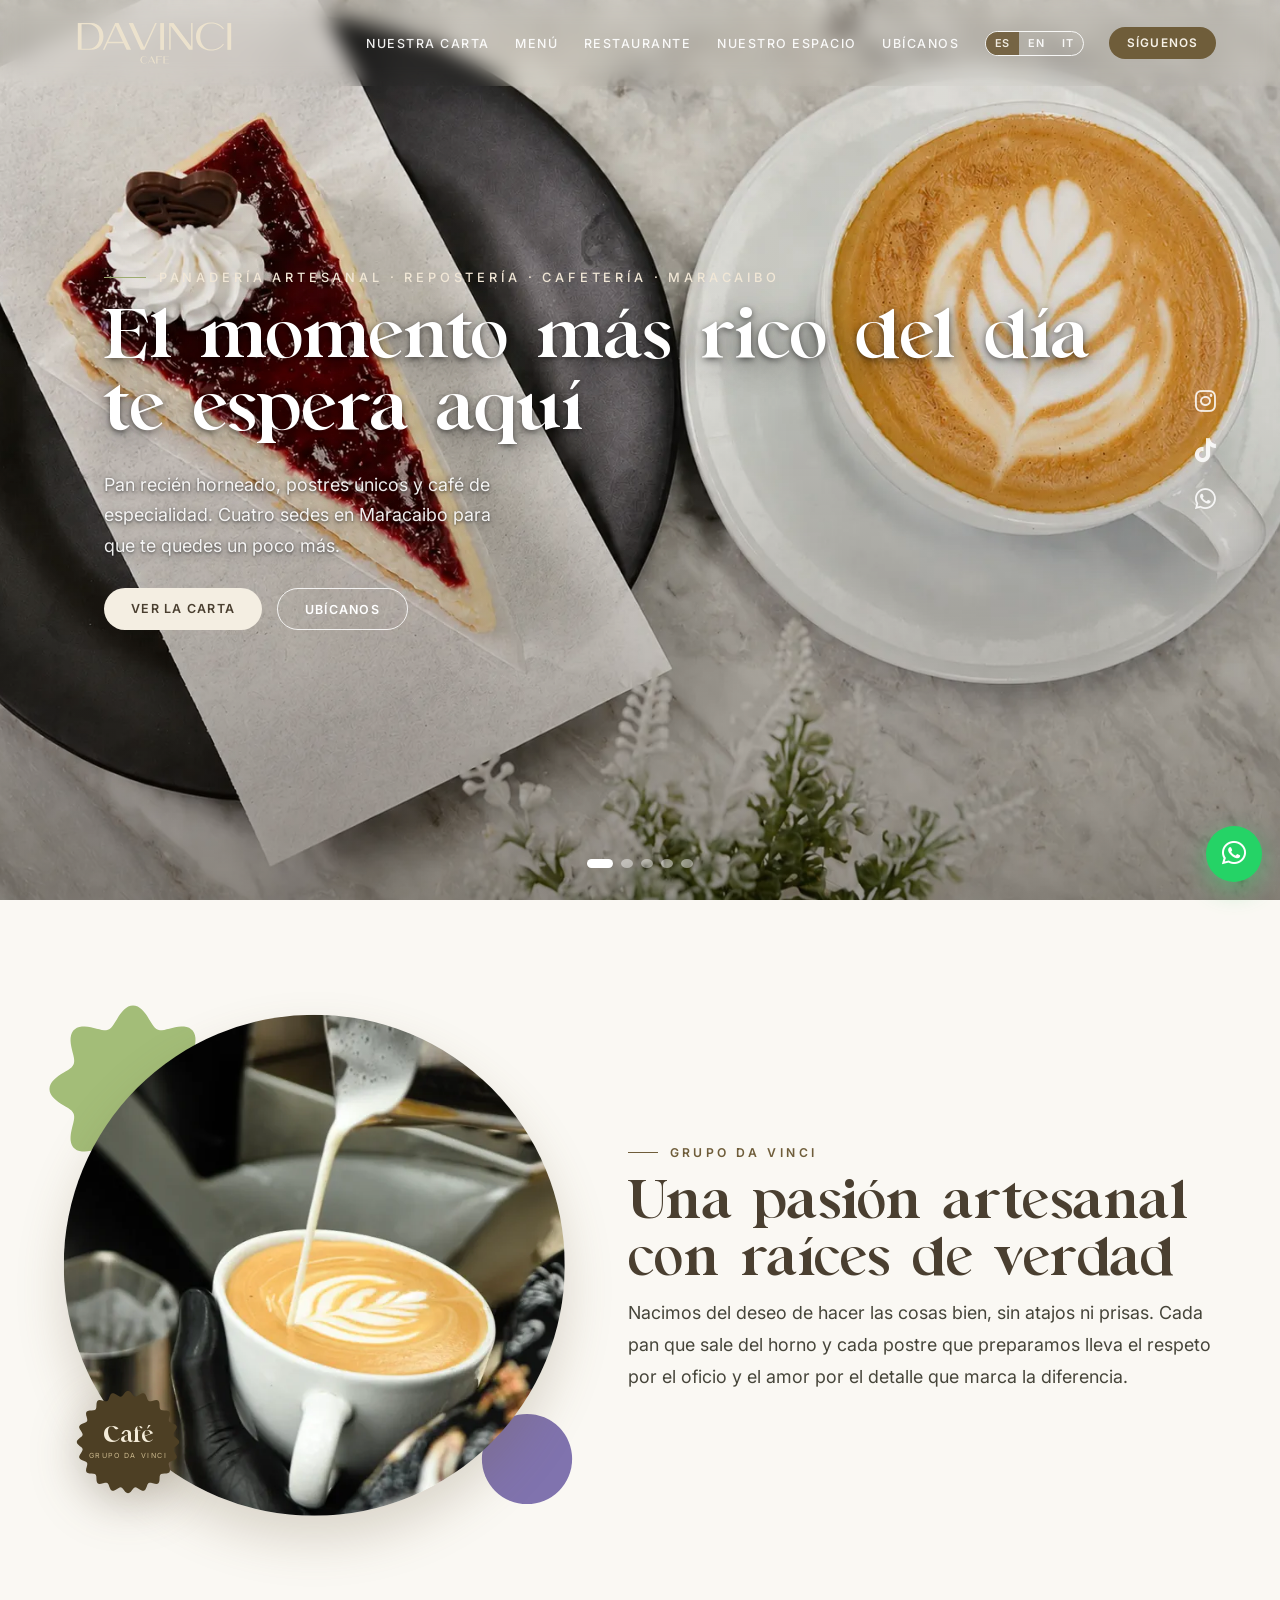
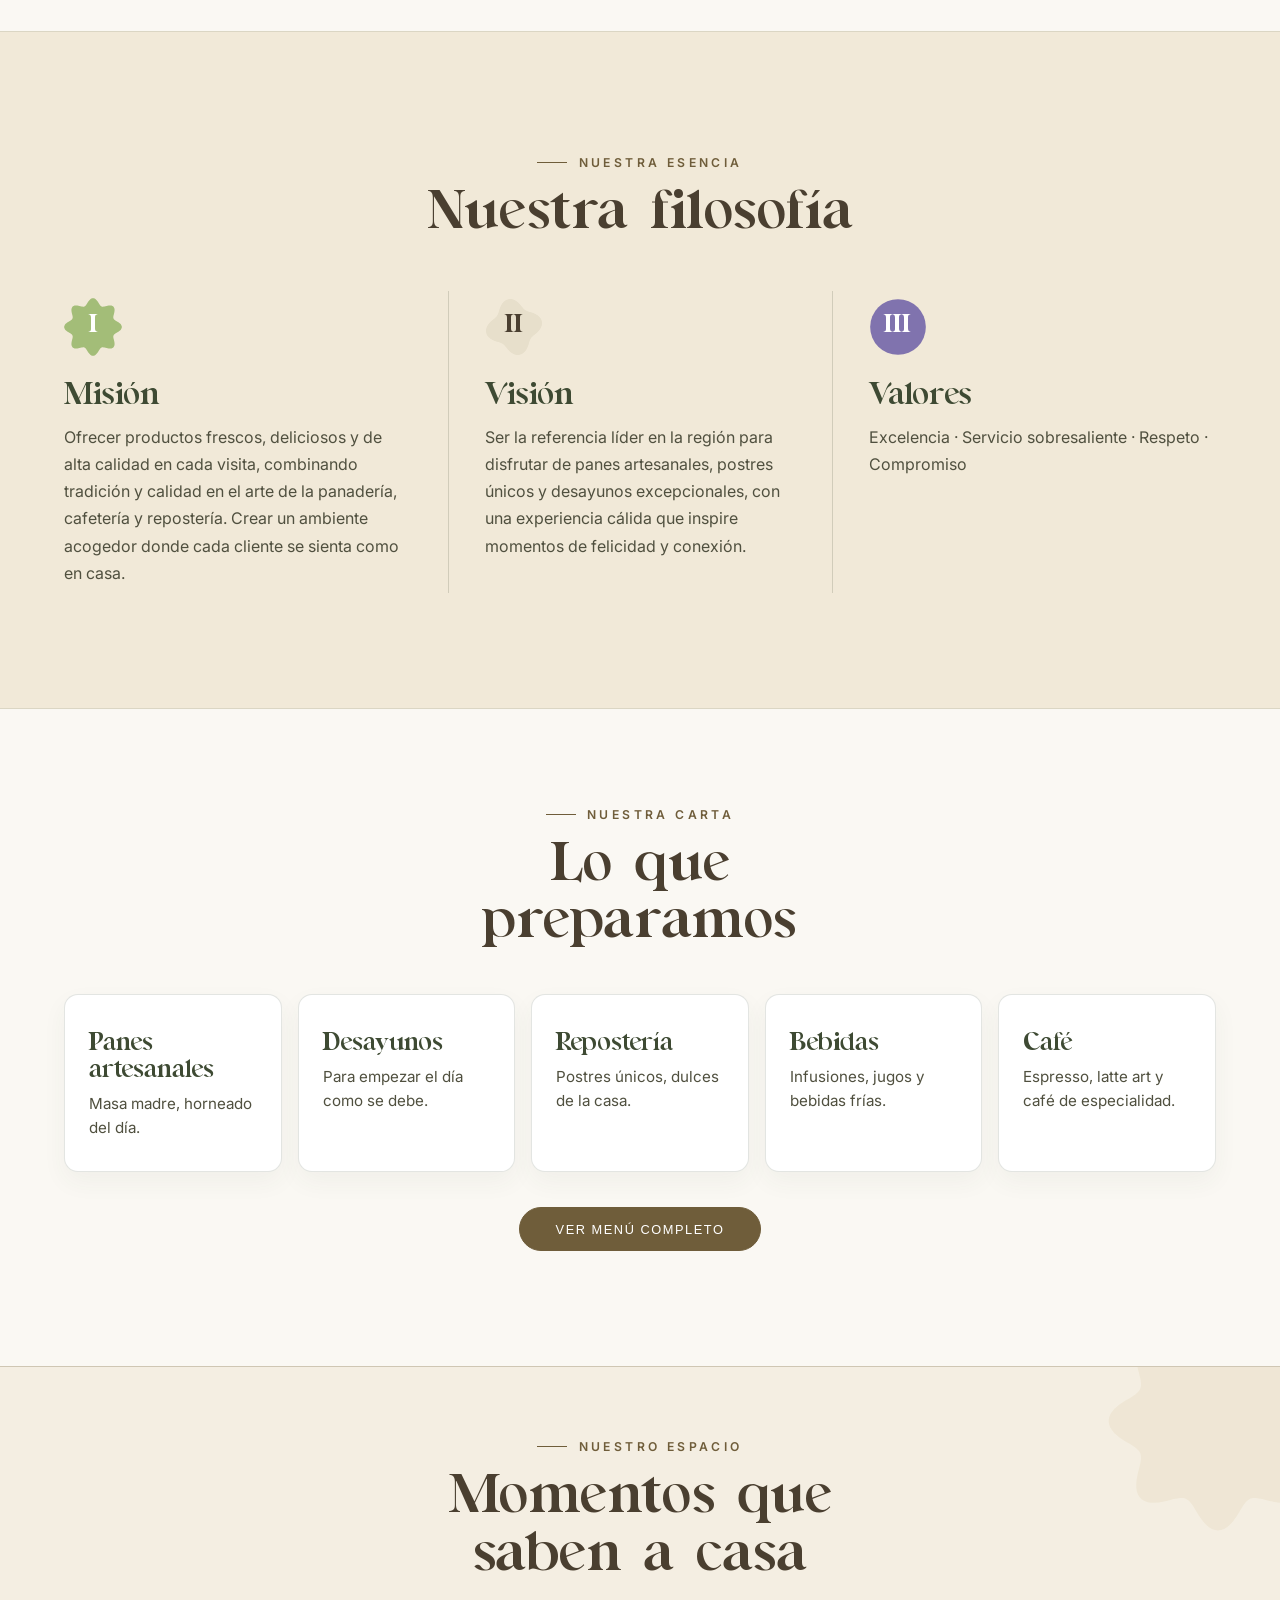
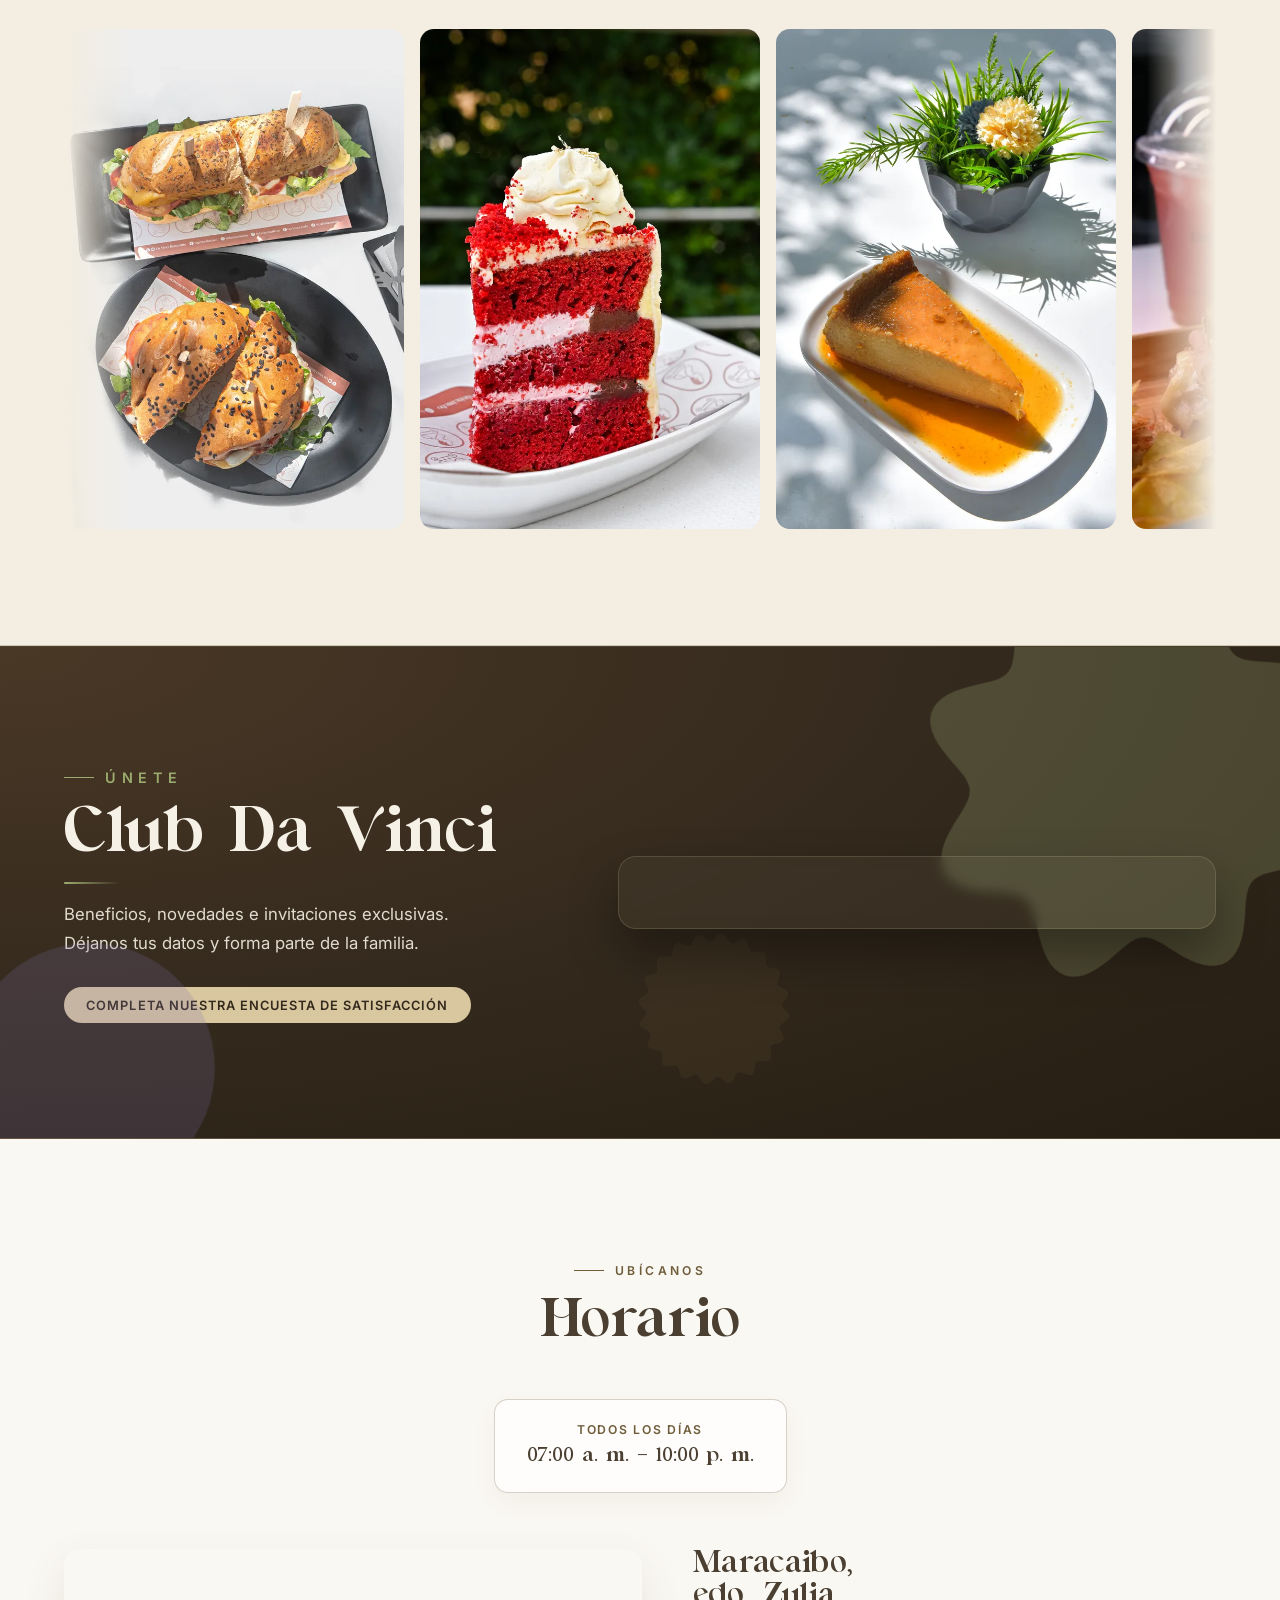
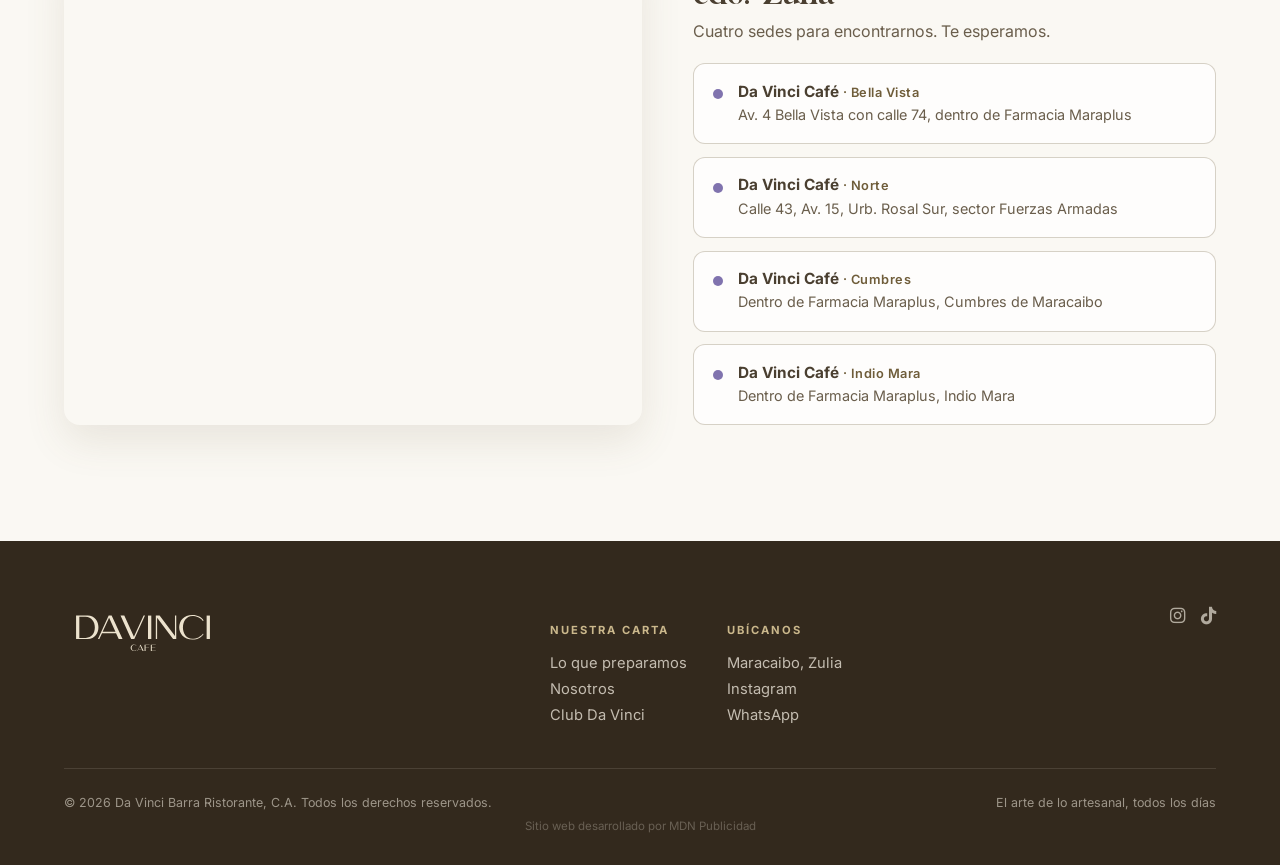
==== commit 764fc982: "redesign café menu as interactive HTML with photo preview panel - Replace scanned image modal with f" ====
--- a/cafe.html
+++ b/cafe.html
@@ -8,34 +8,34 @@
     />
     <meta
       name="description"
-      content="DaVinci Café Maracaibo — Panadería artesanal, repostería y café de especialidad. Panes de masa madre, postres únicos y desayunos excepcionales en 4 sedes."
+      content="Da Vinci Café Maracaibo — Panadería artesanal, repostería y cafetería. Panes de masa madre, postres únicos y desayunos excepcionales en 4 sedes."
     />
     <meta name="author" content="MDN PUBLICIDAD" />
     <meta name="robots" content="All" />
-    <title>DaVinci Café — Panadería artesanal y café de especialidad en Maracaibo</title>
+    <title>Da Vinci Café — Panadería artesanal y cafetería en Maracaibo</title>
     <link rel="canonical" href="https://davinciristorante.com.ve/cafe.html" />
     <link rel="alternate" hreflang="es" href="https://davinciristorante.com.ve/cafe.html" />
     <link rel="alternate" hreflang="en" href="https://davinciristorante.com.ve/cafe.html" />
     <link rel="alternate" hreflang="it" href="https://davinciristorante.com.ve/cafe.html" />
     <link rel="alternate" hreflang="x-default" href="https://davinciristorante.com.ve/cafe.html" />
-    <link rel="alternate" href="https://davinciristorante.com.ve/" title="DaVinci Ristorante" />
+    <link rel="alternate" href="https://davinciristorante.com.ve/" title="Da Vinci Ristorante" />
     <link rel="icon" type="image/x-icon" href="./img/favicon.ico" />
     <!-- Open Graph -->
     <meta property="og:type" content="restaurant" />
     <meta property="og:url" content="https://davinciristorante.com.ve/cafe.html" />
-    <meta property="og:title" content="DaVinci Café — Panadería artesanal y café de especialidad en Maracaibo" />
-    <meta property="og:description" content="DaVinci Café Maracaibo — Panadería artesanal, repostería y café de especialidad. Panes de masa madre, postres únicos y desayunos excepcionales en 4 sedes." />
-    <meta property="og:image" content="https://davinciristorante.com.ve/img/cafe/hero/DaVinci%20cafe%20hero%201.webp" />
+    <meta property="og:title" content="Da Vinci Café — Panadería artesanal y cafetería en Maracaibo" />
+    <meta property="og:description" content="Da Vinci Café Maracaibo — Panadería artesanal, repostería y cafetería. Panes de masa madre, postres únicos y desayunos excepcionales en 4 sedes." />
+    <meta property="og:image" content="https://davinciristorante.com.ve/img/cafe/hero/Davinci%20cafe%20hero%201.webp" />
     <meta property="og:image:width" content="1920" />
     <meta property="og:image:height" content="1080" />
     <meta property="og:locale" content="es_VE" />
     <meta property="og:locale:alternate" content="en_US" />
-    <meta property="og:site_name" content="DaVinci Café · Grupo DaVinci" />
+    <meta property="og:site_name" content="Da Vinci Café · Grupo Da Vinci" />
     <!-- Twitter Card -->
     <meta name="twitter:card" content="summary_large_image" />
-    <meta name="twitter:title" content="DaVinci Café — Panadería artesanal y café de especialidad en Maracaibo" />
-    <meta name="twitter:description" content="DaVinci Café Maracaibo — Panadería artesanal, repostería y café de especialidad. Panes de masa madre, postres únicos y desayunos excepcionales." />
-    <meta name="twitter:image" content="https://davinciristorante.com.ve/img/cafe/hero/DaVinci%20cafe%20hero%201.webp" />
+    <meta name="twitter:title" content="Da Vinci Café — Panadería artesanal y cafetería en Maracaibo" />
+    <meta name="twitter:description" content="Da Vinci Café Maracaibo — Panadería artesanal, repostería y cafetería. Panes de masa madre, postres únicos y desayunos excepcionales." />
+    <meta name="twitter:image" content="https://davinciristorante.com.ve/img/cafe/hero/Davinci%20cafe%20hero%201.webp" />
 
     <!-- Fonts -->
     <link rel="preconnect" href="https://fonts.googleapis.com" />
@@ -57,7 +57,7 @@
         {
           "@type": "Organization",
           "@id": "https://davinciristorante.com.ve/#organization",
-          "name": "Grupo DaVinci",
+          "name": "Grupo Da Vinci",
           "url": "https://davinciristorante.com.ve/",
           "sameAs": [
             "https://www.instagram.com/davincimcbo/",
@@ -69,11 +69,11 @@
         {
           "@type": "CafeOrCoffeeShop",
           "@id": "https://davinciristorante.com.ve/cafe.html#cafe-bellavista",
-          "name": "DaVinci Café Bella Vista",
+          "name": "Da Vinci Café Bella Vista",
           "alternateName": "Da Vinci Café Bella Vista",
           "url": "https://davinciristorante.com.ve/cafe.html",
-          "image": "https://davinciristorante.com.ve/img/cafe/hero/DaVinci%20cafe%20hero%201.webp",
-          "description": "Panadería artesanal, repostería y café de especialidad en Maracaibo. Panes de masa madre, postres únicos y desayunos excepcionales.",
+          "image": "https://davinciristorante.com.ve/img/cafe/hero/Davinci%20cafe%20hero%201.webp",
+          "description": "Panadería artesanal, repostería y cafetería en Maracaibo. Panes de masa madre, postres únicos y desayunos excepcionales.",
           "telephone": "+584128328065",
           "servesCuisine": ["Panadería artesanal", "Cafetería", "Repostería"],
           "priceRange": "$",
@@ -92,15 +92,9 @@
           "openingHoursSpecification": [
             {
               "@type": "OpeningHoursSpecification",
-              "dayOfWeek": ["Sunday", "Monday", "Tuesday", "Wednesday"],
-              "opens": "07:30",
-              "closes": "21:30"
-            },
-            {
-              "@type": "OpeningHoursSpecification",
-              "dayOfWeek": ["Thursday", "Friday", "Saturday"],
-              "opens": "07:30",
-              "closes": "23:00"
+              "dayOfWeek": ["Monday", "Tuesday", "Wednesday", "Thursday", "Friday", "Saturday", "Sunday"],
+              "opens": "07:00",
+              "closes": "22:00"
             }
           ],
           "hasMap": "https://www.google.com/maps/search/?api=1&query=Farmacia+Maraplus+Bella+Vista+Maracaibo+Venezuela",
@@ -113,11 +107,11 @@
         {
           "@type": "CafeOrCoffeeShop",
           "@id": "https://davinciristorante.com.ve/cafe.html#cafe-norte",
-          "name": "DaVinci Café Norte",
-          "alternateName": "DaVinci Café Fuerzas Armadas",
+          "name": "Da Vinci Café Norte",
+          "alternateName": "Da Vinci Café Fuerzas Armadas",
           "url": "https://davinciristorante.com.ve/cafe.html",
-          "image": "https://davinciristorante.com.ve/img/cafe/hero/DaVinci%20cafe%20hero%201.webp",
-          "description": "Panadería artesanal, repostería y café de especialidad en el norte de Maracaibo, sector Fuerzas Armadas.",
+          "image": "https://davinciristorante.com.ve/img/cafe/hero/Davinci%20cafe%20hero%201.webp",
+          "description": "Panadería artesanal, repostería y cafetería en el norte de Maracaibo, sector Fuerzas Armadas.",
           "telephone": "+584122697776",
           "servesCuisine": ["Panadería artesanal", "Cafetería", "Repostería"],
           "priceRange": "$",
@@ -136,15 +130,9 @@
           "openingHoursSpecification": [
             {
               "@type": "OpeningHoursSpecification",
-              "dayOfWeek": ["Sunday", "Monday", "Tuesday", "Wednesday"],
-              "opens": "07:30",
-              "closes": "21:30"
-            },
-            {
-              "@type": "OpeningHoursSpecification",
-              "dayOfWeek": ["Thursday", "Friday", "Saturday"],
-              "opens": "07:30",
-              "closes": "23:00"
+              "dayOfWeek": ["Monday", "Tuesday", "Wednesday", "Thursday", "Friday", "Saturday", "Sunday"],
+              "opens": "07:00",
+              "closes": "22:00"
             }
           ],
           "hasMap": "https://maps.app.goo.gl/J3nRag9HEqZHiGjD9",
@@ -153,10 +141,10 @@
         {
           "@type": "CafeOrCoffeeShop",
           "@id": "https://davinciristorante.com.ve/cafe.html#cafe-cumbres",
-          "name": "DaVinci Café Cumbres",
+          "name": "Da Vinci Café Cumbres",
           "url": "https://davinciristorante.com.ve/cafe.html",
-          "image": "https://davinciristorante.com.ve/img/cafe/hero/DaVinci%20cafe%20hero%201.webp",
-          "description": "Panadería artesanal y café de especialidad dentro de Farmacia Maraplus en Cumbres de Maracaibo.",
+          "image": "https://davinciristorante.com.ve/img/cafe/hero/Davinci%20cafe%20hero%201.webp",
+          "description": "Panadería artesanal y cafetería dentro de Farmacia Maraplus en Cumbres de Maracaibo.",
           "telephone": "+584122182768",
           "servesCuisine": ["Panadería artesanal", "Cafetería", "Repostería"],
           "priceRange": "$",
@@ -175,15 +163,9 @@
           "openingHoursSpecification": [
             {
               "@type": "OpeningHoursSpecification",
-              "dayOfWeek": ["Sunday", "Monday", "Tuesday", "Wednesday"],
-              "opens": "07:30",
-              "closes": "21:30"
-            },
-            {
-              "@type": "OpeningHoursSpecification",
-              "dayOfWeek": ["Thursday", "Friday", "Saturday"],
-              "opens": "07:30",
-              "closes": "23:00"
+              "dayOfWeek": ["Monday", "Tuesday", "Wednesday", "Thursday", "Friday", "Saturday", "Sunday"],
+              "opens": "07:00",
+              "closes": "22:00"
             }
           ],
           "hasMap": "https://maps.app.goo.gl/ef2HBMzeqhaH4UU29",
@@ -192,10 +174,10 @@
         {
           "@type": "CafeOrCoffeeShop",
           "@id": "https://davinciristorante.com.ve/cafe.html#cafe-indiomara",
-          "name": "DaVinci Café Indio Mara",
+          "name": "Da Vinci Café Indio Mara",
           "url": "https://davinciristorante.com.ve/cafe.html",
-          "image": "https://davinciristorante.com.ve/img/cafe/hero/DaVinci%20cafe%20hero%201.webp",
-          "description": "Panadería artesanal y café de especialidad dentro de Farmacia Maraplus en Indio Mara, Maracaibo.",
+          "image": "https://davinciristorante.com.ve/img/cafe/hero/Davinci%20cafe%20hero%201.webp",
+          "description": "Panadería artesanal y cafetería dentro de Farmacia Maraplus en Indio Mara, Maracaibo.",
           "telephone": "+5842022257",
           "servesCuisine": ["Panadería artesanal", "Cafetería", "Repostería"],
           "priceRange": "$",
@@ -214,15 +196,9 @@
           "openingHoursSpecification": [
             {
               "@type": "OpeningHoursSpecification",
-              "dayOfWeek": ["Sunday", "Monday", "Tuesday", "Wednesday"],
-              "opens": "07:30",
-              "closes": "21:30"
-            },
-            {
-              "@type": "OpeningHoursSpecification",
-              "dayOfWeek": ["Thursday", "Friday", "Saturday"],
-              "opens": "07:30",
-              "closes": "23:00"
+              "dayOfWeek": ["Monday", "Tuesday", "Wednesday", "Thursday", "Friday", "Saturday", "Sunday"],
+              "opens": "07:00",
+              "closes": "22:00"
             }
           ],
           "hasMap": "https://maps.app.goo.gl/N6JBmWDNcqHzPVQZ9",
@@ -233,34 +209,34 @@
           "mainEntity": [
             {
               "@type": "Question",
-              "name": "¿Dónde están las sedes de DaVinci Café en Maracaibo?",
+              "name": "¿Dónde están las sedes de Da Vinci Café en Maracaibo?",
               "acceptedAnswer": {
                 "@type": "Answer",
-                "text": "DaVinci Café tiene cuatro sedes en Maracaibo: Bella Vista (Av. 4 con calle 74, Farmacia Maraplus), Norte (Calle 43, Av. 15, Urb. Rosal Sur, sector Fuerzas Armadas), Cumbres (Farmacia Maraplus, Cumbres de Maracaibo) e Indio Mara (Farmacia Maraplus, Indio Mara)."
+                "text": "Da Vinci Café tiene cuatro sedes en Maracaibo: Bella Vista (Av. 4 con calle 74, Farmacia Maraplus), Norte (Calle 43, Av. 15, Urb. Rosal Sur, sector Fuerzas Armadas), Cumbres (Farmacia Maraplus, Cumbres de Maracaibo) e Indio Mara (Farmacia Maraplus, Indio Mara)."
               }
             },
             {
               "@type": "Question",
-              "name": "¿Cuál es el horario de DaVinci Café?",
+              "name": "¿Cuál es el horario de Da Vinci Café?",
               "acceptedAnswer": {
                 "@type": "Answer",
-                "text": "DaVinci Café abre de domingo a miércoles de 7:30 a.m. a 9:30 p.m. y de jueves a sábado de 7:30 a.m. a 11:00 p.m."
+                "text": "Da Vinci Café abre todos los días de 7:00 a.m. a 10:00 p.m."
               }
             },
             {
               "@type": "Question",
-              "name": "¿Qué venden en DaVinci Café?",
+              "name": "¿Qué venden en Da Vinci Café?",
               "acceptedAnswer": {
                 "@type": "Answer",
-                "text": "En DaVinci Café ofrecemos panes artesanales de masa madre horneados diariamente, repostería y postres únicos, café de especialidad (espresso, latte art y bebidas frías) y desayunos completos en cuatro sedes de Maracaibo."
+                "text": "En Da Vinci Café ofrecemos panes artesanales de masa madre horneados diariamente, repostería y postres únicos, café, bebidas e infusiones, y desayunos completos en cuatro sedes de Maracaibo."
               }
             },
             {
               "@type": "Question",
-              "name": "¿DaVinci Café tiene pan de masa madre en Maracaibo?",
+              "name": "¿Da Vinci Café tiene pan de masa madre en Maracaibo?",
               "acceptedAnswer": {
                 "@type": "Answer",
-                "text": "Sí, DaVinci Café elabora panes artesanales de masa madre horneados cada día en sus cuatro sedes ubicadas en Maracaibo, estado Zulia."
+                "text": "Sí, Da Vinci Café elabora panes artesanales de masa madre horneados cada día en sus cuatro sedes ubicadas en Maracaibo, estado Zulia."
               }
             }
           ]
@@ -271,13 +247,13 @@
             {
               "@type": "ListItem",
               "position": 1,
-              "name": "Grupo DaVinci",
+              "name": "Grupo Da Vinci",
               "item": "https://davinciristorante.com.ve/"
             },
             {
               "@type": "ListItem",
               "position": 2,
-              "name": "DaVinci Café",
+              "name": "Da Vinci Café",
               "item": "https://davinciristorante.com.ve/cafe.html"
             }
           ]
@@ -300,7 +276,7 @@
           <span
             class="dv-cafe-logo"
             role="img"
-            aria-label="DaVinci Café"
+            aria-label="Da Vinci Café"
           ></span>
         </a>
         <div class="dv-nav__links">
@@ -321,7 +297,7 @@
             >Nuestro espacio</a
           >
           <a class="dv-nav__link" href="#visita" data-i18n="cafe.h.kicker"
-            >Visítanos</a
+            >Ubícanos</a
           >
           <div class="dv-lang" role="group" aria-label="Idioma">
             <button class="is-active" data-lang="es">ES</button>
@@ -349,7 +325,7 @@
         <a href="#menu" data-cafe-menu-open>Menú</a>
         <a href="index.html" data-i18n="nav.restaurante">Restaurante</a>
         <a href="#espacio" data-i18n="cafe.gallery.kicker">Nuestro espacio</a>
-        <a href="#visita" data-i18n="cafe.h.kicker">Visítanos</a>
+        <a href="#visita" data-i18n="cafe.h.kicker">Ubícanos</a>
         <div
           class="dv-lang"
           role="group"
@@ -366,25 +342,25 @@
       <header class="dv-chero" id="inicio">
         <div class="dv-hero__slides">
           <div
-            class="dv-hero__slide is-active"
+            class="dv-hero__slide dv-hero__slide--right is-active"
             style="
-              background-image: url(&quot;./img/cafe/hero/DaVinci cafe hero 2.webp&quot;);
+              background-image: url(&quot;./img/cafe/hero/Davinci cafe hero 2.webp&quot;);
             "
           ></div>
           <div
             class="dv-hero__slide"
             style="
-              background-image: url(&quot;./img/cafe/hero/DaVinci cafe hero 1.webp&quot;);
+              background-image: url(&quot;./img/cafe/hero/Davinci cafe hero 1.webp&quot;);
             "
           ></div>
           <div
             class="dv-hero__slide"
             style="
-              background-image: url(&quot;./img/cafe/hero/DaVinci cafe hero 3.webp&quot;);
+              background-image: url(&quot;./img/cafe/hero/Davinci cafe hero 3.webp&quot;);
             "
           ></div>
           <div
-            class="dv-hero__slide"
+            class="dv-hero__slide dv-hero__slide--right"
             style="
               background-image: url(&quot;./img/cafe/hero/Davinci cafe hero 5.webp&quot;);
             "
@@ -392,7 +368,7 @@
           <div
             class="dv-hero__slide"
             style="
-              background-image: url(&quot;./img/cafe/hero/DaVinci cafe hero 4.webp&quot;);
+              background-image: url(&quot;./img/cafe/hero/Davinci cafe hero 4.webp&quot;);
             "
           ></div>
         </div>
@@ -404,7 +380,7 @@
             El momento más rico del día te espera aquí
           </h1>
           <p class="dv-chero__sub" data-i18n="cafe.hero.sub">
-            Pan recién horneado, postres únicos y café de especialidad. Tres
+            Pan recién horneado, postres únicos y café recién hecho. Cuatro
             sedes en Maracaibo para que te quedes un poco más.
           </p>
           <div class="dv-chero__actions">
@@ -415,7 +391,7 @@
               class="btn btn--cafe-ghost"
               href="#visita"
               data-i18n="cafe.hero.cta2"
-              >Visítanos</a
+              >Ubícanos</a
             >
           </div>
         </div>
@@ -486,7 +462,7 @@
               <div class="dv-cabout__photo">
                 <img
                   src="./img/cafe/Seccion Cafe.webp"
-                  alt="DaVinci Café"
+                  alt="Da Vinci Café"
                   loading="lazy"
                 />
               </div>
@@ -505,7 +481,7 @@
                 </svg>
                 <span class="dv-shape__in">
                   <span class="dv-cabout__sealtxt"
-                    >Café<small>Grupo DaVinci</small></span
+                    >Café<small>Grupo Da Vinci</small></span
                   >
                 </span>
               </span>
@@ -514,7 +490,7 @@
 
           <!-- Right: editorial text -->
           <div class="reveal">
-            <span class="kicker" data-i18n="cafe.kicker">Grupo DaVinci</span>
+            <span class="kicker" data-i18n="cafe.kicker">Grupo Da Vinci</span>
             <h2 class="h-display" data-i18n="cafe.about.tagline">
               Una pasión artesanal con raíces de verdad
             </h2>
@@ -618,24 +594,24 @@
         </div>
         <div class="dv-bakes">
           <div class="dv-bake reveal">
-            <span class="num">01</span>
             <h4 data-i18n="cafe.m1">Panes artesanales</h4>
             <p data-i18n="cafe.m1d">Masa madre, horneado del día.</p>
           </div>
           <div class="dv-bake reveal">
-            <span class="num">02</span>
-            <h4 data-i18n="cafe.m2">Repostería</h4>
-            <p data-i18n="cafe.m2d">Postres únicos, dulces de la casa.</p>
+            <h4 data-i18n="cafe.m2">Desayunos</h4>
+            <p data-i18n="cafe.m2d">Para empezar el día como se debe.</p>
           </div>
           <div class="dv-bake reveal">
-            <span class="num">03</span>
-            <h4 data-i18n="cafe.m3">Café de especialidad</h4>
-            <p data-i18n="cafe.m3d">Espresso, latte art y bebidas frías.</p>
+            <h4 data-i18n="cafe.m3">Repostería</h4>
+            <p data-i18n="cafe.m3d">Postres únicos, dulces de la casa.</p>
           </div>
           <div class="dv-bake reveal">
-            <span class="num">04</span>
-            <h4 data-i18n="cafe.m4">Desayunos</h4>
-            <p data-i18n="cafe.m4d">Para empezar el día como se debe.</p>
+            <h4 data-i18n="cafe.m4">Bebidas</h4>
+            <p data-i18n="cafe.m4d">Infusiones, jugos y bebidas frías.</p>
+          </div>
+          <div class="dv-bake reveal">
+            <h4 data-i18n="cafe.m5">Café</h4>
+            <p data-i18n="cafe.m5d">Espresso, latte art y café recién hecho.</p>
           </div>
         </div>
         <div class="dv-bakes-cta reveal">
@@ -667,95 +643,95 @@
             Momentos que saben a casa
           </h2>
         </div>
-        <div class="marquee" aria-label="Galería DaVinci Café">
+        <div class="marquee" aria-label="Galería Da Vinci Café">
           <div class="marquee__row">
             <button class="tile" type="button">
               <img
-                src="./img/cafe/DaVinci cafe carousel 1.webp"
-                alt=""
-                loading="lazy"
-              />
-            </button>
-            <button class="tile" type="button">
-              <img
-                src="./img/cafe/DaVinci cafe carousel 2.webp"
-                alt=""
-                loading="lazy"
-              />
-            </button>
-            <button class="tile" type="button">
-              <img
-                src="./img/cafe/DaVinci cafe carousel 3.webp"
-                alt=""
-                loading="lazy"
-              />
-            </button>
-            <button class="tile" type="button">
-              <img
-                src="./img/cafe/DaVinci cafe carousel 4.webp"
-                alt=""
-                loading="lazy"
-              />
-            </button>
-            <button class="tile" type="button">
-              <img
-                src="./img/cafe/DaVinci cafe carousel 6.webp"
-                alt=""
-                loading="lazy"
-              />
-            </button>
-            <button class="tile" type="button">
-              <img
-                src="./img/cafe/DaVinci cafe carousel 8.webp"
-                alt=""
-                loading="lazy"
-              />
-            </button>
-            <button class="tile" type="button">
-              <img
-                src="./img/cafe/DaVinci cafe carousel 9.webp"
-                alt=""
-                loading="lazy"
-              />
-            </button>
-            <button class="tile" type="button">
-              <img
-                src="./img/cafe/DaVinci cafe carousel 5.webp"
-                alt=""
-                loading="lazy"
-              />
-            </button>
-            <button class="tile" type="button">
-              <img
-                src="./img/cafe/DaVinci cafe carousel 10.webp"
-                alt=""
-                loading="lazy"
-              />
-            </button>
-            <button class="tile" type="button">
-              <img
-                src="./img/cafe/DaVinci cafe carousel 11.webp"
-                alt=""
-                loading="lazy"
-              />
-            </button>
-            <button class="tile" type="button">
-              <img
-                src="./img/cafe/DaVinci cafe carousel 12.webp"
-                alt=""
-                loading="lazy"
-              />
-            </button>
-            <button class="tile" type="button">
-              <img
-                src="./img/cafe/DaVinci cafe carousel 7.webp"
-                alt=""
-                loading="lazy"
-              />
-            </button>
-            <button class="tile" type="button">
-              <img
-                src="./img/cafe/DaVinci cafe carousel 13.webp"
+                src="./img/cafe/Davinci cafe carousel 1.webp"
+                alt=""
+                loading="lazy"
+              />
+            </button>
+            <button class="tile" type="button">
+              <img
+                src="./img/cafe/Davinci cafe carousel 2.webp"
+                alt=""
+                loading="lazy"
+              />
+            </button>
+            <button class="tile" type="button">
+              <img
+                src="./img/cafe/Davinci cafe carousel 3.webp"
+                alt=""
+                loading="lazy"
+              />
+            </button>
+            <button class="tile" type="button">
+              <img
+                src="./img/cafe/Davinci cafe carousel 4.webp"
+                alt=""
+                loading="lazy"
+              />
+            </button>
+            <button class="tile" type="button">
+              <img
+                src="./img/cafe/Davinci cafe carousel 6.webp"
+                alt=""
+                loading="lazy"
+              />
+            </button>
+            <button class="tile" type="button">
+              <img
+                src="./img/cafe/Davinci cafe carousel 8.webp"
+                alt=""
+                loading="lazy"
+              />
+            </button>
+            <button class="tile" type="button">
+              <img
+                src="./img/cafe/Davinci cafe carousel 9.webp"
+                alt=""
+                loading="lazy"
+              />
+            </button>
+            <button class="tile" type="button">
+              <img
+                src="./img/cafe/Davinci cafe carousel 5.webp"
+                alt=""
+                loading="lazy"
+              />
+            </button>
+            <button class="tile" type="button">
+              <img
+                src="./img/cafe/Davinci cafe carousel 10.webp"
+                alt=""
+                loading="lazy"
+              />
+            </button>
+            <button class="tile" type="button">
+              <img
+                src="./img/cafe/Davinci cafe carousel 11.webp"
+                alt=""
+                loading="lazy"
+              />
+            </button>
+            <button class="tile" type="button">
+              <img
+                src="./img/cafe/Davinci cafe carousel 12.webp"
+                alt=""
+                loading="lazy"
+              />
+            </button>
+            <button class="tile" type="button">
+              <img
+                src="./img/cafe/Davinci cafe carousel 7.webp"
+                alt=""
+                loading="lazy"
+              />
+            </button>
+            <button class="tile" type="button">
+              <img
+                src="./img/cafe/Davinci cafe carousel 13.webp"
                 alt=""
                 loading="lazy"
               />
@@ -763,91 +739,91 @@
             <!-- duplicate set for seamless loop -->
             <button class="tile" type="button" aria-hidden="true" tabindex="-1">
               <img
-                src="./img/cafe/DaVinci cafe carousel 1.webp"
-                alt=""
-                loading="lazy"
-              />
-            </button>
-            <button class="tile" type="button" aria-hidden="true" tabindex="-1">
-              <img
-                src="./img/cafe/DaVinci cafe carousel 2.webp"
-                alt=""
-                loading="lazy"
-              />
-            </button>
-            <button class="tile" type="button" aria-hidden="true" tabindex="-1">
-              <img
-                src="./img/cafe/DaVinci cafe carousel 3.webp"
-                alt=""
-                loading="lazy"
-              />
-            </button>
-            <button class="tile" type="button" aria-hidden="true" tabindex="-1">
-              <img
-                src="./img/cafe/DaVinci cafe carousel 4.webp"
-                alt=""
-                loading="lazy"
-              />
-            </button>
-            <button class="tile" type="button" aria-hidden="true" tabindex="-1">
-              <img
-                src="./img/cafe/DaVinci cafe carousel 6.webp"
-                alt=""
-                loading="lazy"
-              />
-            </button>
-            <button class="tile" type="button" aria-hidden="true" tabindex="-1">
-              <img
-                src="./img/cafe/DaVinci cafe carousel 8.webp"
-                alt=""
-                loading="lazy"
-              />
-            </button>
-            <button class="tile" type="button" aria-hidden="true" tabindex="-1">
-              <img
-                src="./img/cafe/DaVinci cafe carousel 9.webp"
-                alt=""
-                loading="lazy"
-              />
-            </button>
-            <button class="tile" type="button" aria-hidden="true" tabindex="-1">
-              <img
-                src="./img/cafe/DaVinci cafe carousel 5.webp"
-                alt=""
-                loading="lazy"
-              />
-            </button>
-            <button class="tile" type="button" aria-hidden="true" tabindex="-1">
-              <img
-                src="./img/cafe/DaVinci cafe carousel 10.webp"
-                alt=""
-                loading="lazy"
-              />
-            </button>
-            <button class="tile" type="button" aria-hidden="true" tabindex="-1">
-              <img
-                src="./img/cafe/DaVinci cafe carousel 11.webp"
-                alt=""
-                loading="lazy"
-              />
-            </button>
-            <button class="tile" type="button" aria-hidden="true" tabindex="-1">
-              <img
-                src="./img/cafe/DaVinci cafe carousel 12.webp"
-                alt=""
-                loading="lazy"
-              />
-            </button>
-            <button class="tile" type="button" aria-hidden="true" tabindex="-1">
-              <img
-                src="./img/cafe/DaVinci cafe carousel 7.webp"
-                alt=""
-                loading="lazy"
-              />
-            </button>
-            <button class="tile" type="button" aria-hidden="true" tabindex="-1">
-              <img
-                src="./img/cafe/DaVinci cafe carousel 13.webp"
+                src="./img/cafe/Davinci cafe carousel 1.webp"
+                alt=""
+                loading="lazy"
+              />
+            </button>
+            <button class="tile" type="button" aria-hidden="true" tabindex="-1">
+              <img
+                src="./img/cafe/Davinci cafe carousel 2.webp"
+                alt=""
+                loading="lazy"
+              />
+            </button>
+            <button class="tile" type="button" aria-hidden="true" tabindex="-1">
+              <img
+                src="./img/cafe/Davinci cafe carousel 3.webp"
+                alt=""
+                loading="lazy"
+              />
+            </button>
+            <button class="tile" type="button" aria-hidden="true" tabindex="-1">
+              <img
+                src="./img/cafe/Davinci cafe carousel 4.webp"
+                alt=""
+                loading="lazy"
+              />
+            </button>
+            <button class="tile" type="button" aria-hidden="true" tabindex="-1">
+              <img
+                src="./img/cafe/Davinci cafe carousel 6.webp"
+                alt=""
+                loading="lazy"
+              />
+            </button>
+            <button class="tile" type="button" aria-hidden="true" tabindex="-1">
+              <img
+                src="./img/cafe/Davinci cafe carousel 8.webp"
+                alt=""
+                loading="lazy"
+              />
+            </button>
+            <button class="tile" type="button" aria-hidden="true" tabindex="-1">
+              <img
+                src="./img/cafe/Davinci cafe carousel 9.webp"
+                alt=""
+                loading="lazy"
+              />
+            </button>
+            <button class="tile" type="button" aria-hidden="true" tabindex="-1">
+              <img
+                src="./img/cafe/Davinci cafe carousel 5.webp"
+                alt=""
+                loading="lazy"
+              />
+            </button>
+            <button class="tile" type="button" aria-hidden="true" tabindex="-1">
+              <img
+                src="./img/cafe/Davinci cafe carousel 10.webp"
+                alt=""
+                loading="lazy"
+              />
+            </button>
+            <button class="tile" type="button" aria-hidden="true" tabindex="-1">
+              <img
+                src="./img/cafe/Davinci cafe carousel 11.webp"
+                alt=""
+                loading="lazy"
+              />
+            </button>
+            <button class="tile" type="button" aria-hidden="true" tabindex="-1">
+              <img
+                src="./img/cafe/Davinci cafe carousel 12.webp"
+                alt=""
+                loading="lazy"
+              />
+            </button>
+            <button class="tile" type="button" aria-hidden="true" tabindex="-1">
+              <img
+                src="./img/cafe/Davinci cafe carousel 7.webp"
+                alt=""
+                loading="lazy"
+              />
+            </button>
+            <button class="tile" type="button" aria-hidden="true" tabindex="-1">
+              <img
+                src="./img/cafe/Davinci cafe carousel 13.webp"
                 alt=""
                 loading="lazy"
               />
@@ -888,7 +864,7 @@
         <div class="wrap dv-club__grid">
           <div class="reveal">
             <span class="kicker" data-i18n="club.kicker">Únete</span>
-            <h2 class="h-display" data-i18n="club.heading">Club DaVinci</h2>
+            <h2 class="h-display" data-i18n="club.heading">Club Da Vinci</h2>
             <p class="dv-club__sub" data-i18n="club.sub">
               Beneficios, novedades e invitaciones exclusivas. Déjanos tus datos
               y forma parte de la familia.
@@ -916,23 +892,19 @@
       <!-- ===== VISÍTANOS ===== -->
       <section class="sec dv-visit dv-visit--cafe" id="visita">
         <div class="dv-visit__head reveal">
-          <span class="kicker" data-i18n="cafe.h.kicker">Visítanos</span>
+          <span class="kicker" data-i18n="cafe.h.kicker">Ubícanos</span>
           <h2 class="h-display" data-i18n="cafe.h.title">Horario</h2>
         </div>
         <div class="dv-hours reveal">
           <div class="dv-hour">
-            <span data-i18n="cafe.h.d1">Domingo a Miércoles</span>
-            <strong data-i18n="cafe.h.t1">07:30 a. m. – 09:30 p. m.</strong>
-          </div>
-          <div class="dv-hour">
-            <span data-i18n="cafe.h.d2">Jueves a Sábado</span>
-            <strong data-i18n="cafe.h.t2">07:30 a. m. – 11:00 p. m.</strong>
+            <span data-i18n="cafe.h.d1">Todos los días</span>
+            <strong data-i18n="cafe.h.t1">07:00 a. m. – 10:00 p. m.</strong>
           </div>
         </div>
         <div class="wrap dv-visit__grid">
           <div class="dv-map reveal">
             <iframe
-              title="Mapa DaVinci Café"
+              title="Mapa Da Vinci Café"
               src="https://www.google.com/maps/d/embed?mid=1J54zMKdY-m6NaBEE37M44GPNfvaR7fM&ehbc=2E312F&noprof=1"
               loading="lazy"
             ></iframe>
@@ -956,11 +928,10 @@
               Cuatro sedes para encontrarnos. Te esperamos.
             </p>
             <div class="dv-sedes">
-              <p class="dv-sedes__group">Café</p>
               <a class="dv-sede" href="https://www.google.com/maps/search/?api=1&query=Farmacia+Maraplus+Bella+Vista+Maracaibo+Venezuela" target="_blank" rel="noopener">
                 <span class="dv-sede__dot dv-sede__dot--cafe"></span>
                 <div>
-                  <h4>DaVinci Café <small>· Bella Vista</small></h4>
+                  <h4>Da Vinci Café <small>· Bella Vista</small></h4>
                   <p>
                     Av. 4 Bella Vista con calle 74, dentro de Farmacia Maraplus
                   </p>
@@ -969,7 +940,7 @@
               <a class="dv-sede" href="https://maps.app.goo.gl/J3nRag9HEqZHiGjD9" target="_blank" rel="noopener">
                 <span class="dv-sede__dot dv-sede__dot--cafe"></span>
                 <div>
-                  <h4>DaVinci Café <small>· Norte</small></h4>
+                  <h4>Da Vinci Café <small>· Norte</small></h4>
                   <p>
                     Calle 43, Av. 15, Urb. Rosal Sur, sector Fuerzas Armadas
                   </p>
@@ -978,23 +949,15 @@
               <a class="dv-sede" href="https://maps.app.goo.gl/ef2HBMzeqhaH4UU29" target="_blank" rel="noopener">
                 <span class="dv-sede__dot dv-sede__dot--cafe"></span>
                 <div>
-                  <h4>DaVinci Café <small>· Cumbres</small></h4>
+                  <h4>Da Vinci Café <small>· Cumbres</small></h4>
                   <p>Dentro de Farmacia Maraplus, Cumbres de Maracaibo</p>
                 </div>
               </a>
               <a class="dv-sede" href="https://maps.app.goo.gl/N6JBmWDNcqHzPVQZ9" target="_blank" rel="noopener">
                 <span class="dv-sede__dot dv-sede__dot--cafe"></span>
                 <div>
-                  <h4>DaVinci Café <small>· Indio Mara</small></h4>
+                  <h4>Da Vinci Café <small>· Indio Mara</small></h4>
                   <p>Dentro de Farmacia Maraplus, Indio Mara</p>
-                </div>
-              </a>
-              <p class="dv-sedes__group">Ristorante</p>
-              <a class="dv-sede" href="https://www.google.com/maps/search/?api=1&query=Av.+11+entre+calles+75+y+76+Maracaibo+Venezuela" target="_blank" rel="noopener">
-                <span class="dv-sede__dot dv-sede__dot--rist"></span>
-                <div>
-                  <h4>DaVinci Ristorante</h4>
-                  <p>Av. 11 entre calle 75 y 76, Maracaibo</p>
                 </div>
               </a>
             </div>
@@ -1009,7 +972,7 @@
             <span
               class="dv-cafe-logo dv-cafe-logo--lg"
               role="img"
-              aria-label="DaVinci Café"
+              aria-label="Da Vinci Café"
             ></span>
           </a>
           <div class="dv-footer__nav">
@@ -1017,10 +980,10 @@
               <h5 data-i18n="cafe.menu.kicker">Nuestra carta</h5>
               <a href="#carta" data-i18n="cafe.menu.title">Lo que horneamos</a>
               <a href="#esencia" data-i18n="nav.nosotros">Nosotros</a>
-              <a href="#club" data-i18n="club.heading">Club DaVinci</a>
+              <a href="#club" data-i18n="club.heading">Club Da Vinci</a>
             </div>
             <div class="dv-footer__col">
-              <h5 data-i18n="cafe.h.kicker">Visítanos</h5>
+              <h5 data-i18n="cafe.h.kicker">Ubícanos</h5>
               <a href="#visita">Maracaibo, Zulia</a>
               <a
                 href="https://www.instagram.com/davincicafe.ve/"
@@ -1055,7 +1018,7 @@
         </div>
         <div class="dv-footer__bottom">
           <span data-i18n="footer.rights"
-            >© 2026 DaVinci Barra Ristorante, C.A. Todos los derechos
+            >© 2026 Da Vinci Barra Ristorante, C.A. Todos los derechos
             reservados.</span
           >
           <span data-i18n="cafe.tagline"
@@ -1069,16 +1032,16 @@
       <div class="dv-wa-group" data-open="false">
         <div class="dv-wa-menu" role="menu" aria-label="Elige una sede">
           <p class="dv-wa-menu__title">Elige una sede</p>
-          <a class="dv-wa-menu__item" href="https://api.whatsapp.com/send/?phone=584128328065&text=%C2%A1Hola%20DaVinci%20Caf%C3%A9%20Bella%20Vista!" target="_blank" rel="noopener">
+          <a class="dv-wa-menu__item" href="https://api.whatsapp.com/send/?phone=584128328065&text=%C2%A1Hola%20Da Vinci%20Caf%C3%A9%20Bella%20Vista!" target="_blank" rel="noopener">
             <i class="fa-brands fa-whatsapp"></i><span>Bella Vista</span>
           </a>
-          <a class="dv-wa-menu__item" href="https://api.whatsapp.com/send/?phone=584122697776&text=%C2%A1Hola%20DaVinci%20Caf%C3%A9%20Norte!" target="_blank" rel="noopener">
+          <a class="dv-wa-menu__item" href="https://api.whatsapp.com/send/?phone=584122697776&text=%C2%A1Hola%20Da Vinci%20Caf%C3%A9%20Norte!" target="_blank" rel="noopener">
             <i class="fa-brands fa-whatsapp"></i><span>Norte · Fuerzas Armadas</span>
           </a>
-          <a class="dv-wa-menu__item" href="https://api.whatsapp.com/send/?phone=584122182768&text=%C2%A1Hola%20DaVinci%20Caf%C3%A9%20Cumbres!" target="_blank" rel="noopener">
+          <a class="dv-wa-menu__item" href="https://api.whatsapp.com/send/?phone=584122182768&text=%C2%A1Hola%20Da Vinci%20Caf%C3%A9%20Cumbres!" target="_blank" rel="noopener">
             <i class="fa-brands fa-whatsapp"></i><span>Cumbres</span>
           </a>
-          <a class="dv-wa-menu__item" href="https://api.whatsapp.com/send/?phone=58422022257&text=%C2%A1Hola%20DaVinci%20Caf%C3%A9%20Indio%20Mara!" target="_blank" rel="noopener">
+          <a class="dv-wa-menu__item" href="https://api.whatsapp.com/send/?phone=58422022257&text=%C2%A1Hola%20Da Vinci%20Caf%C3%A9%20Indio%20Mara!" target="_blank" rel="noopener">
             <i class="fa-brands fa-whatsapp"></i><span>Indio Mara</span>
           </a>
         </div>
@@ -1096,6 +1059,14 @@
           aria-modal="true"
           aria-labelledby="cafe-menu-modal-title"
         >
+          <div class="cafe-menu__deco" aria-hidden="true">
+            <svg class="cafe-menu__deco-shape cafe-menu__deco-shape--scallop" viewBox="0 0 100 100">
+              <path d="M99.72 50.00L99.55 51.42L99.05 52.80L98.25 54.14L97.18 55.41L95.90 56.60L94.47 57.70L92.96 58.71L91.44 59.64L89.97 60.51L88.62 61.34L87.45 62.17L86.48 63.02L85.75 63.92L85.27 64.90L85.03 66.00L85.02 67.22L85.19 68.57L85.50 70.05L85.90 71.65L86.33 73.35L86.72 75.11L87.03 76.90L87.18 78.67L87.15 80.38L86.89 81.97L86.39 83.39L85.63 84.63L84.63 85.63L83.39 86.39L81.97 86.89L80.38 87.15L78.67 87.18L76.90 87.03L75.11 86.72L73.35 86.33L71.65 85.90L70.05 85.50L68.57 85.19L67.22 85.02L66.00 85.03L64.90 85.27L63.92 85.75L63.02 86.48L62.17 87.45L61.34 88.62L60.51 89.97L59.64 91.44L58.71 92.96L57.70 94.47L56.60 95.90L55.41 97.18L54.14 98.25L52.80 99.05L51.42 99.55L50.00 99.72L48.58 99.55L47.20 99.05L45.86 98.25L44.59 97.18L43.40 95.90L42.30 94.47L41.29 92.96L40.36 91.44L39.49 89.97L38.66 88.62L37.83 87.45L36.98 86.48L36.08 85.75L35.10 85.27L34.00 85.03L32.78 85.02L31.43 85.19L29.95 85.50L28.35 85.90L26.65 86.33L24.89 86.72L23.10 87.03L21.33 87.18L19.62 87.15L18.03 86.89L16.61 86.39L15.37 85.63L14.37 84.63L13.61 83.39L13.11 81.97L12.85 80.38L12.82 78.67L12.97 76.90L13.28 75.11L13.67 73.35L14.10 71.65L14.50 70.05L14.81 68.57L14.98 67.22L14.97 66.00L14.73 64.90L14.25 63.92L13.52 63.02L12.55 62.17L11.38 61.34L10.03 60.51L8.56 59.64L7.04 58.71L5.53 57.70L4.10 56.60L2.82 55.41L1.75 54.14L0.95 52.80L0.45 51.42L0.28 50.00L0.45 48.58L0.95 47.20L1.75 45.86L2.82 44.59L4.10 43.40L5.53 42.30L7.04 41.29L8.56 40.36L10.03 39.49L11.38 38.66L12.55 37.83L13.52 36.98L14.25 36.08L14.73 35.10L14.97 34.00L14.98 32.78L14.81 31.43L14.50 29.95L14.10 28.35L13.67 26.65L13.28 24.89L12.97 23.10L12.82 21.33L12.85 19.62L13.11 18.03L13.61 16.61L14.37 15.37L15.37 14.37L16.61 13.61L18.03 13.11L19.62 12.85L21.33 12.82L23.10 12.97L24.89 13.28L26.65 13.67L28.35 14.10L29.95 14.50L31.43 14.81L32.78 14.98L34.00 14.97L35.10 14.73L36.08 14.25L36.98 13.52L37.83 12.55L38.66 11.38L39.49 10.03L40.36 8.56L41.29 7.04L42.30 5.53L43.40 4.10L44.59 2.82L45.86 1.75L47.20 0.95L48.58 0.45L50.00 0.28L51.42 0.45L52.80 0.95L54.14 1.75L55.41 2.82L56.60 4.10L57.70 5.53L58.71 7.04L59.64 8.56L60.51 10.03L61.34 11.38L62.17 12.55L63.02 13.52L63.92 14.25L64.90 14.73L66.00 14.97L67.22 14.98L68.57 14.81L70.05 14.50L71.65 14.10L73.35 13.67L75.11 13.28L76.90 12.97L78.67 12.82L80.38 12.85L81.97 13.11L83.39 13.61L84.63 14.37L85.63 15.37L86.39 16.61L86.89 18.03L87.15 19.62L87.18 21.33L87.03 23.10L86.72 24.89L86.33 26.65L85.90 28.35L85.50 29.95L85.19 31.43L85.02 32.78L85.03 34.00L85.27 35.10L85.75 36.08L86.48 36.98L87.45 37.83L88.62 38.66L89.97 39.49L91.44 40.36L92.96 41.29L94.47 42.30L95.90 43.40L97.18 44.59L98.25 45.86L99.05 47.20L99.55 48.58L99.72 50.00Z" fill="#b2c587"/>
+            </svg>
+            <svg class="cafe-menu__deco-shape cafe-menu__deco-shape--seal" viewBox="0 0 100 100">
+              <path d="M97.47 50.00L97.06 51.34L95.95 52.63L94.48 53.82L93.10 54.94L92.19 56.07L92.00 57.27L92.52 58.61L93.49 60.11L94.52 61.70L95.17 63.26L95.15 64.67L94.34 65.82L92.89 66.70L91.13 67.38L89.46 68.02L88.25 68.81L87.70 69.89L87.77 71.33L88.23 73.06L88.72 74.88L88.86 76.58L88.41 77.91L87.28 78.75L85.63 79.14L83.74 79.24L81.96 79.33L80.57 79.71L79.71 80.57L79.33 81.96L79.24 83.74L79.14 85.63L78.75 87.28L77.91 88.41L76.58 88.86L74.88 88.72L73.06 88.23L71.33 87.77L69.89 87.70L68.81 88.25L68.02 89.46L67.38 91.13L66.70 92.89L65.82 94.34L64.67 95.15L63.26 95.17L61.70 94.52L60.11 93.49L58.61 92.52L57.27 92.00L56.07 92.19L54.94 93.10L53.82 94.48L52.63 95.95L51.34 97.06L50.00 97.47L48.66 97.06L47.37 95.95L46.18 94.48L45.06 93.10L43.93 92.19L42.73 92.00L41.39 92.52L39.89 93.49L38.30 94.52L36.74 95.17L35.33 95.15L34.18 94.34L33.30 92.89L32.62 91.13L31.98 89.46L31.19 88.25L30.11 87.70L28.67 87.77L26.94 88.23L25.12 88.72L23.42 88.86L22.09 88.41L21.25 87.28L20.86 85.63L20.76 83.74L20.67 81.96L20.29 80.57L19.43 79.71L18.04 79.33L16.26 79.24L14.37 79.14L12.72 78.75L11.59 77.91L11.14 76.58L11.28 74.88L11.77 73.06L12.23 71.33L12.30 69.89L11.75 68.81L10.54 68.02L8.87 67.38L7.11 66.70L5.66 65.82L4.85 64.67L4.83 63.26L5.48 61.70L6.51 60.11L7.48 58.61L8.00 57.27L7.81 56.07L6.90 54.94L5.52 53.82L4.05 52.63L2.94 51.34L2.53 50.00L2.94 48.66L4.05 47.37L5.52 46.18L6.90 45.06L7.81 43.93L8.00 42.73L7.48 41.39L6.51 39.89L5.48 38.30L4.83 36.74L4.85 35.33L5.66 34.18L7.11 33.30L8.87 32.62L10.54 31.98L11.75 31.19L12.30 30.11L12.23 28.67L11.77 26.94L11.28 25.12L11.14 23.42L11.59 22.09L12.72 21.25L14.37 20.86L16.26 20.76L18.04 20.67L19.43 20.29L20.29 19.43L20.67 18.04L20.76 16.26L20.86 14.37L21.25 12.72L22.09 11.59L23.42 11.14L25.12 11.28L26.94 11.77L28.67 12.23L30.11 12.30L31.19 11.75L31.98 10.54L32.62 8.87L33.30 7.11L34.18 5.66L35.33 4.85L36.74 4.83L38.30 5.48L39.89 6.51L41.39 7.48L42.73 8.00L43.93 7.81L45.06 6.90L46.18 5.52L47.37 4.05L48.66 2.94L50.00 2.53L51.34 2.94L52.63 4.05L53.82 5.52L54.94 6.90L56.07 7.81L57.27 8.00L58.61 7.48L60.11 6.51L61.70 5.48L63.26 4.83L64.67 4.85L65.82 5.66L66.70 7.11L67.38 8.87L68.02 10.54L68.81 11.75L69.89 12.30L71.33 12.23L73.06 11.77L74.88 11.28L76.58 11.14L77.91 11.59L78.75 12.72L79.14 14.37L79.24 16.26L79.33 18.04L79.71 19.43L80.57 20.29L81.96 20.67L83.74 20.76L85.63 20.86L87.28 21.25L88.41 22.09L88.86 23.42L88.72 25.12L88.23 26.94L87.77 28.67L87.70 30.11L88.25 31.19L89.46 31.98L91.13 32.62L92.89 33.30L94.34 34.18L95.15 35.33L95.17 36.74L94.52 38.30L93.49 39.89L92.52 41.39L92.00 42.73L92.19 43.93L93.10 45.06L94.48 46.18L95.95 47.37L97.06 48.66L97.47 50.00Z" fill="#6f5d3a"/>
+            </svg>
+          </div>
           <button class="menu-modal__close" data-cafe-menu-close aria-label="Cerrar">
             ×
           </button>
@@ -1108,9 +1079,21 @@
               Indio Mara / Cumbres
             </button>
           </div>
-          <div class="menu-modal__viewer">
-            <div class="menu-modal__slides" data-cafe-menu-slides></div>
-          </div>
+          <div class="menu-modal__viewer cafe-menu">
+            <div class="cafe-menu__list" data-cafe-menu-list></div>
+            <aside class="cafe-menu__preview" data-cafe-menu-preview>
+              <button class="cafe-menu__preview-close" data-cafe-preview-close aria-label="Cerrar foto">×</button>
+              <div class="cafe-menu__preview-card">
+                <div class="cafe-menu__preview-media">
+                  <img data-cafe-menu-preview-img alt="" loading="lazy" />
+                </div>
+                <h3 class="cafe-menu__preview-name" data-cafe-menu-preview-name></h3>
+                <p class="cafe-menu__preview-desc" data-cafe-menu-preview-desc></p>
+                <span class="cafe-menu__preview-price" data-cafe-menu-preview-price></span>
+              </div>
+            </aside>
+          </div>
+          <p class="cafe-menu__note">Precios incluyen IVA. No cobramos 10% de servicio.</p>
         </div>
       </div>
     </div>
--- a/css/components/cafe.css
+++ b/css/components/cafe.css
@@ -406,8 +406,8 @@
 }
 .dv-bakes {
   display: grid;
-  grid-template-columns: repeat(4, 1fr);
-  gap: 1.1rem;
+  grid-template-columns: repeat(5, 1fr);
+  gap: 1rem;
   max-width: var(--maxw);
   margin: 0 auto;
 }
@@ -468,27 +468,427 @@
   transform: translateY(-2px);
 }
 
-/* ---- cafe menu modal palette overrides ---- */
+/* ---- cafe menu modal — chrome overrides (light theme) ---- */
 .menu-modal--cafe {
-  background: rgba(40, 28, 18, 0.92);
+  background: rgba(40, 28, 18, 0.92);  /* dark scrim stays */
+}
+/* Panel — cream background with very subtle leaf lattice texture */
+.menu-modal--cafe .menu-modal__panel {
+  background-color: var(--cafe-cream, #f4eee2);
+  background-image: url("data:image/svg+xml,%3Csvg%20xmlns='http://www.w3.org/2000/svg'%20width='48'%20height='64'%3E%3Cg%20fill='none'%20stroke='%23ede8de'%20stroke-width='1.0'%3E%3Cpath%20d='M12,0%20Q20,16%2012,32%20Q4,16%2012,0%20Z'/%3E%3Cpath%20d='M12,32%20Q20,48%2012,64%20Q4,48%2012,32%20Z'/%3E%3Cpath%20d='M36,-16%20Q44,0%2036,16%20Q28,0%2036,-16%20Z'/%3E%3Cpath%20d='M36,16%20Q44,32%2036,48%20Q28,32%2036,16%20Z'/%3E%3Cpath%20d='M36,48%20Q44,64%2036,80%20Q28,64%2036,48%20Z'/%3E%3C/g%3E%3C/svg%3E");
+  background-size: 48px 64px;
+  border-radius: 16px;
+  padding: clamp(1.25rem, 3vw, 2rem);
+  box-shadow:
+    0 24px 80px rgba(40, 28, 18, 0.55),
+    inset 0 0 0 1px var(--cafe-line, rgba(111,93,58,0.28));
+  max-width: 980px;
+  isolation: isolate;
 }
 .menu-modal--cafe .menu-modal__title {
-  color: var(--cafe-cream, #f6ecd6);
+  color: var(--cafe-marron, #4a3f30);
   font-family: "Cormorant Garamond", Georgia, serif;
-  font-weight: 500;
+  font-weight: 600;
   letter-spacing: 0.06em;
 }
+/* × button visible on light panel */
+.menu-modal--cafe .menu-modal__close {
+  position: absolute;
+  top: 0.75rem;
+  right: 0.75rem;
+  background: var(--cafe-marron, #4a3f30);
+  color: var(--cafe-cream, #f4eee2);
+  width: 2.2rem;
+  height: 2.2rem;
+  border-radius: 50%;
+  display: flex;
+  align-items: center;
+  justify-content: center;
+  font-size: 1.5rem;
+  line-height: 1;
+  opacity: 1;
+  transition: background 0.2s;
+}
+.menu-modal--cafe .menu-modal__close:hover {
+  background: var(--cafe-bronze, #6f5d3a);
+  opacity: 1;
+}
 .menu-modal--cafe .menu-modal__tab {
-  border-color: var(--cafe-cream, #f6ecd6);
-  color: var(--cafe-cream, #f6ecd6);
+  border-color: var(--cafe-bronze, #6f5d3a);
+  color: var(--cafe-marron, #4a3f30);
 }
 .menu-modal--cafe .menu-modal__tab:hover {
-  background: rgba(246, 236, 214, 0.15);
+  background: rgba(111, 93, 58, 0.1);
 }
 .menu-modal--cafe .menu-modal__tab.is-active {
-  background: var(--cafe-bronze);
-  border-color: var(--cafe-bronze);
-  color: #fff;
+  background: var(--cafe-bronze, #6f5d3a);
+  border-color: var(--cafe-bronze, #6f5d3a);
+  color: var(--cafe-cream, #f4eee2);
+}
+
+/* ── Cafe interactive menu ──────────────────────────────────────────────────── */
+
+/* Footer note */
+.cafe-menu__note {
+  font-family: "Poppins-Regular", "Poppins", sans-serif;
+  font-size: 0.66rem;
+  color: var(--cafe-bronze, #6f5d3a);
+  text-align: center;
+  margin: 0.35rem 0 0;
+  letter-spacing: 0.03em;
+  flex-shrink: 0;
+  opacity: 0.7;
+}
+
+/* Brand geometric shapes — decorative watermarks behind all content.
+   z-index:-1 works because the panel has isolation:isolate.              */
+.cafe-menu__deco {
+  position: absolute;
+  inset: 0;
+  z-index: -1;
+  pointer-events: none;
+  overflow: hidden;
+  border-radius: inherit;
+}
+.cafe-menu__deco-shape {
+  position: absolute;
+  display: block;
+}
+.cafe-menu__deco-shape--scallop {
+  width: 260px;
+  height: 260px;
+  bottom: -70px;
+  right: -70px;
+  opacity: 0.20;
+}
+.cafe-menu__deco-shape--seal {
+  width: 160px;
+  height: 160px;
+  top: -55px;
+  left: -55px;
+  opacity: 0.15;
+}
+
+/* 2-col layout: list | preview
+   Higher specificity than .menu-modal__viewer (menu-modal.css loads after this file)
+   so display:grid wins over the viewer's display:flex on .cafe-menu.            */
+.menu-modal--cafe .cafe-menu {
+  display: grid;
+  grid-template-columns: 1fr 320px;
+  gap: 1.5rem;
+  flex: 1 1 auto;
+  min-height: 0;
+  width: 100%;
+  align-items: start;
+}
+
+/* Scrollable list column */
+.cafe-menu__list {
+  overflow-y: auto;
+  min-height: 0;
+  max-height: 100%;
+  padding-right: 0.25rem;
+  scrollbar-width: thin;
+  scrollbar-color: var(--cafe-line, rgba(111,93,58,0.28)) transparent;
+  /* Fade at bottom signals more content to scroll */
+  mask-image: linear-gradient(to bottom, black calc(100% - 52px), transparent 100%);
+  -webkit-mask-image: linear-gradient(to bottom, black calc(100% - 52px), transparent 100%);
+}
+.cafe-menu__list::-webkit-scrollbar        { width: 4px; }
+.cafe-menu__list::-webkit-scrollbar-track  { background: rgba(111,93,58,0.06); border-radius: 2px; }
+.cafe-menu__list::-webkit-scrollbar-thumb  { background: var(--cafe-line, rgba(111,93,58,0.28)); border-radius: 2px; }
+.cafe-menu__list::-webkit-scrollbar-thumb:hover { background: rgba(111,93,58,0.5); }
+
+/* Category heading */
+.cafe-menu__cat {
+  font-family: "Cormorant Garamond", Georgia, serif;
+  font-size: 0.82rem;
+  font-weight: 700;
+  letter-spacing: 0.1em;
+  text-transform: uppercase;
+  color: var(--cafe-bronze, #6f5d3a);
+  margin: 1.25rem 0 0.2rem;
+  padding: 0 0.5rem 0.35rem;
+  border-bottom: 1px solid var(--cafe-line, rgba(111,93,58,0.28));
+  user-select: none;
+}
+.cafe-menu__cat::before {
+  content: '✦';
+  margin-right: 0.45em;
+  font-size: 0.65em;
+  opacity: 0.5;
+  vertical-align: middle;
+}
+.cafe-menu__cat:first-child { margin-top: 0; }
+
+/* Menu item row */
+.cafe-menu__item {
+  display: flex;
+  align-items: center;
+  gap: 0.45rem;
+  width: 100%;
+  background: none;
+  border: none;
+  cursor: pointer;
+  padding: 0.45rem 0.5rem;
+  border-radius: 6px;
+  text-align: left;
+  color: var(--cafe-marron, #4a3f30);
+  transition: background 0.15s;
+  position: relative;
+}
+.cafe-menu__item:hover,
+.cafe-menu__item:focus-visible {
+  background: rgba(111, 93, 58, 0.08);
+  outline: none;
+}
+.cafe-menu__item.is-active {
+  background: rgba(111, 93, 58, 0.14);
+}
+
+.cafe-menu__item-info {
+  flex: 1 1 auto;
+  min-width: 0;
+  display: flex;
+  flex-direction: column;
+  gap: 0.1rem;
+}
+.cafe-menu__item-name {
+  font-family: "Poppins-Regular", "Poppins", sans-serif;
+  font-size: 0.82rem;
+  font-weight: 600;
+  line-height: 1.3;
+  color: var(--cafe-marron, #4a3f30);
+}
+.cafe-menu__item-desc {
+  font-family: "Poppins-Regular", "Poppins", sans-serif;
+  font-size: 0.67rem;
+  line-height: 1.35;
+  color: rgba(74, 63, 48, 0.65);
+}
+.cafe-menu__item-price {
+  font-family: "Cormorant Garamond", Georgia, serif;
+  font-size: 0.9rem;
+  font-weight: 600;
+  color: var(--cafe-bronze, #6f5d3a);
+  white-space: nowrap;
+  flex-shrink: 0;
+  margin-left: 0.25rem;
+}
+
+/* Camera badge — hidden on desktop */
+.cafe-menu__badge {
+  display: none;
+  flex-shrink: 0;
+  color: rgba(111, 93, 58, 0.45);
+  line-height: 0;
+}
+
+/* Close button inside preview — hidden on desktop */
+.cafe-menu__preview-close {
+  display: none;
+}
+
+/* Preview panel (right column, sticky on desktop) */
+.cafe-menu__preview {
+  position: sticky;
+  top: 0;
+  display: flex;
+  flex-direction: column;
+  gap: 0.65rem;
+  min-width: 0;
+  transition: opacity 0.11s ease;
+}
+.cafe-menu__preview.is-transitioning { opacity: 0; }
+
+/* Desktop: preview-card is a transparent passthrough */
+.cafe-menu__preview-card {
+  display: contents;
+}
+
+/* Fixed-size image container — prevents any reflow of left column */
+.cafe-menu__preview-media {
+  width: 100%;
+  height: 260px;
+  flex-shrink: 0;
+  border-radius: 10px;
+  overflow: hidden;
+  background: var(--cafe-kraft, #e7dcc6);
+  box-shadow: 0 6px 24px rgba(74, 63, 48, 0.2);
+}
+.cafe-menu__preview-media img {
+  width: 100%;
+  height: 100%;
+  object-fit: cover;
+  display: block;
+}
+
+/* Loading shimmer — shows while new image preloads */
+.cafe-menu__preview-media {
+  position: relative;
+}
+.cafe-menu__preview-media.is-loading img {
+  opacity: 0;
+}
+.cafe-menu__preview-media.is-loading::after {
+  content: '';
+  position: absolute;
+  inset: 0;
+  border-radius: inherit;
+  background: linear-gradient(
+    90deg,
+    var(--cafe-kraft, #e7dcc6) 25%,
+    var(--cafe-cream, #f4eee2) 50%,
+    var(--cafe-kraft, #e7dcc6) 75%
+  );
+  background-size: 200% 100%;
+  animation: cafe-shimmer 1.1s ease-in-out infinite;
+}
+@keyframes cafe-shimmer {
+  0%   { background-position: 200% 0; }
+  100% { background-position: -200% 0; }
+}
+@media (prefers-reduced-motion: reduce) {
+  .cafe-menu__preview-media.is-loading::after {
+    animation: none;
+    background: var(--cafe-kraft, #e7dcc6);
+  }
+}
+.cafe-menu__preview-name {
+  font-family: "Cormorant Garamond", Georgia, serif;
+  font-size: 1.1rem;
+  font-weight: 600;
+  color: var(--cafe-marron, #4a3f30);
+  margin: 0;
+  line-height: 1.3;
+}
+.cafe-menu__preview-desc {
+  font-family: "Poppins-Regular", "Poppins", sans-serif;
+  font-size: 0.72rem;
+  color: rgba(74, 63, 48, 0.65);
+  margin: 0;
+  line-height: 1.5;
+}
+.cafe-menu__preview-price {
+  font-family: "Cormorant Garamond", Georgia, serif;
+  font-size: 1.5rem;
+  font-weight: 700;
+  color: var(--cafe-bronze, #6f5d3a);
+}
+
+/* ── Desktop: larger text ───────────────────────────────────────────────────── */
+@media (min-width: 901px) {
+  .cafe-menu__cat       { font-size: 0.92rem; }
+  .cafe-menu__item      { padding: 0.55rem 0.65rem; }
+  .cafe-menu__item-name { font-size: 0.97rem; }
+  .cafe-menu__item-desc { font-size: 0.78rem; }
+  .cafe-menu__item-price { font-size: 1.05rem; }
+  .cafe-menu__preview-name  { font-size: 1.25rem; }
+  .cafe-menu__preview-desc  { font-size: 0.82rem; }
+  .cafe-menu__preview-price { font-size: 1.7rem; }
+  .cafe-menu__preview-media { height: 290px; }
+}
+
+/* ── Tablet (681–900px) ─────────────────────────────────────────────────────── */
+@media (min-width: 681px) and (max-width: 900px) {
+  .menu-modal--cafe .menu-modal__panel  { max-width: 720px; }
+  .menu-modal--cafe .cafe-menu          { grid-template-columns: 1fr 240px; }
+  .cafe-menu__preview-media             { height: 200px; }
+}
+
+/* ── Mobile: list only; preview = overlay on tap ────────────────────────────── */
+@media (max-width: 680px) {
+  .menu-modal--cafe .menu-modal__panel {
+    max-width: 100%;
+    padding: 1rem 0.875rem 0.875rem;
+  }
+  /* Single column — no preview in flow */
+  .menu-modal--cafe .cafe-menu {
+    grid-template-columns: 1fr;
+    gap: 0.5rem;
+  }
+  /* Badge visible with pulse */
+  .cafe-menu__badge { display: inline-flex; }
+
+  /* Preview becomes a fixed overlay (hidden by default) */
+  .cafe-menu__preview {
+    position: fixed;
+    inset: 0;
+    z-index: calc(var(--z-modal, 1000) + 5);
+    background: rgba(40, 28, 18, 0.88);
+    display: flex;
+    flex-direction: column;
+    align-items: center;
+    justify-content: center;
+    padding: 1.5rem;
+    gap: 0;
+    opacity: 0;
+    visibility: hidden;
+    pointer-events: none;
+    transition: opacity 0.22s ease, visibility 0.22s ease;
+    top: 0; /* reset sticky top */
+  }
+  .cafe-menu__preview.is-visible {
+    opacity: 1;
+    visibility: visible;
+    pointer-events: auto;
+  }
+  .cafe-menu__preview.is-transitioning { opacity: 0; } /* keep fade for data swap */
+
+  /* Close button */
+  .cafe-menu__preview-close {
+    display: flex;
+    align-items: center;
+    justify-content: center;
+    position: absolute;
+    top: 1rem;
+    right: 1rem;
+    width: 2.4rem;
+    height: 2.4rem;
+    border-radius: 50%;
+    background: var(--cafe-cream, #f4eee2);
+    color: var(--cafe-marron, #4a3f30);
+    border: none;
+    font-size: 1.6rem;
+    line-height: 1;
+    cursor: pointer;
+    z-index: 1;
+    box-shadow: 0 2px 8px rgba(0,0,0,0.3);
+  }
+  .cafe-menu__preview-close:hover { background: var(--cafe-kraft, #e7dcc6); }
+
+  /* Card wrapper — visible cream card */
+  .cafe-menu__preview-card {
+    display: flex;
+    flex-direction: column;
+    gap: 0.75rem;
+    background: var(--cafe-cream, #f4eee2);
+    border-radius: 14px;
+    padding: 1.25rem;
+    width: min(85vw, 360px);
+    max-height: 82vh;
+    overflow-y: auto;
+  }
+  .cafe-menu__preview-media {
+    width: 100%;
+    height: min(54vw, 220px);
+    box-shadow: 0 4px 16px rgba(74,63,48,0.15);
+  }
+  .cafe-menu__preview-name  { font-size: 1.1rem; color: var(--cafe-marron, #4a3f30); }
+  .cafe-menu__preview-desc  { font-size: 0.78rem; color: rgba(74,63,48,0.65); }
+  .cafe-menu__preview-price { font-size: 1.4rem; color: var(--cafe-bronze, #6f5d3a); }
+}
+
+/* ── Fade animation for camera badge ───────────────────────────────────────── */
+@keyframes cafe-badge-pulse {
+  0%, 100% { opacity: 0.3; }
+  50%       { opacity: 0.7; }
+}
+@media (max-width: 680px) {
+  .cafe-menu__badge { animation: cafe-badge-pulse 3s ease-in-out infinite; }
+}
+@media (prefers-reduced-motion: reduce) {
+  .cafe-menu__badge { animation: none !important; }
 }
 
 /* ---- café footer overrides ---- */
@@ -657,6 +1057,11 @@
     padding-top: 0;
   }
   .dv-bakes {
+    grid-template-columns: repeat(3, 1fr);
+  }
+}
+@media (max-width: 760px) {
+  .dv-bakes {
     grid-template-columns: 1fr 1fr;
   }
 }
@@ -757,6 +1162,12 @@
 .dv-cafe-logo--lg {
   width: 9.9rem;
   height: 3.5rem;
+}
+@media (max-width: 600px) {
+  .dv-nav--cafe .dv-cafe-logo {
+    width: 9rem;
+    height: 3.1rem;
+  }
 }
 .dv-nav--cafe[data-scrolled="true"] .dv-cafe-logo {
   background-color: #231f20;
@@ -1520,6 +1931,9 @@
   }
   .dv-chero__sub {
     max-width: 52ch;
+  }
+  .dv-chero .dv-hero__slide--right {
+    background-position: right top;
   }
 }
 @media (max-width: 560px) {
--- a/css/components/menu-modal.css
+++ b/css/components/menu-modal.css
@@ -10,6 +10,7 @@
   opacity: 0;
   pointer-events: none;
   transition: opacity 0.3s;
+  overflow: hidden;
 }
 .menu-modal.is-open {
   opacity: 1;
@@ -30,6 +31,8 @@
   gap: 1.25rem;
   width: 100%;
   max-width: 520px;
+  max-height: 100%;
+  min-height: 0;
 }
 
 /* Close button */
@@ -97,6 +100,8 @@
   width: 100%;
   display: flex;
   justify-content: center;
+  flex: 1 1 auto;
+  min-height: 0;
 }
 
 /* Slides container — vertical scroll */
@@ -106,7 +111,7 @@
   align-items: center;
   gap: 1rem;
   width: 100%;
-  max-height: 78vh;
+  max-height: 100%;
   overflow-y: auto;
   border-radius: 12px;
   scroll-behavior: smooth;
@@ -135,11 +140,22 @@
 
 /* ===== RESPONSIVE ===== */
 @media (max-width: 600px) {
+  .menu-modal {
+    padding: 3vw;
+  }
   .menu-modal__panel {
     gap: 0.875rem;
   }
-  .menu-modal__slides {
-    max-height: 72vh;
+}
+@media (max-height: 600px) {
+  .menu-modal {
+    padding: 2vw 5vw;
+  }
+  .menu-modal__panel {
+    gap: 0.625rem;
+  }
+  .menu-modal__title {
+    font-size: 1.3rem;
   }
 }
 @media (max-width: 380px) {
@@ -161,9 +177,6 @@
   .menu-modal__title {
     font-size: 2.2rem;
   }
-  .menu-modal__slides {
-    max-height: 86vh;
-  }
 }
 @media (min-width: 1400px) {
   .menu-modal__panel {
